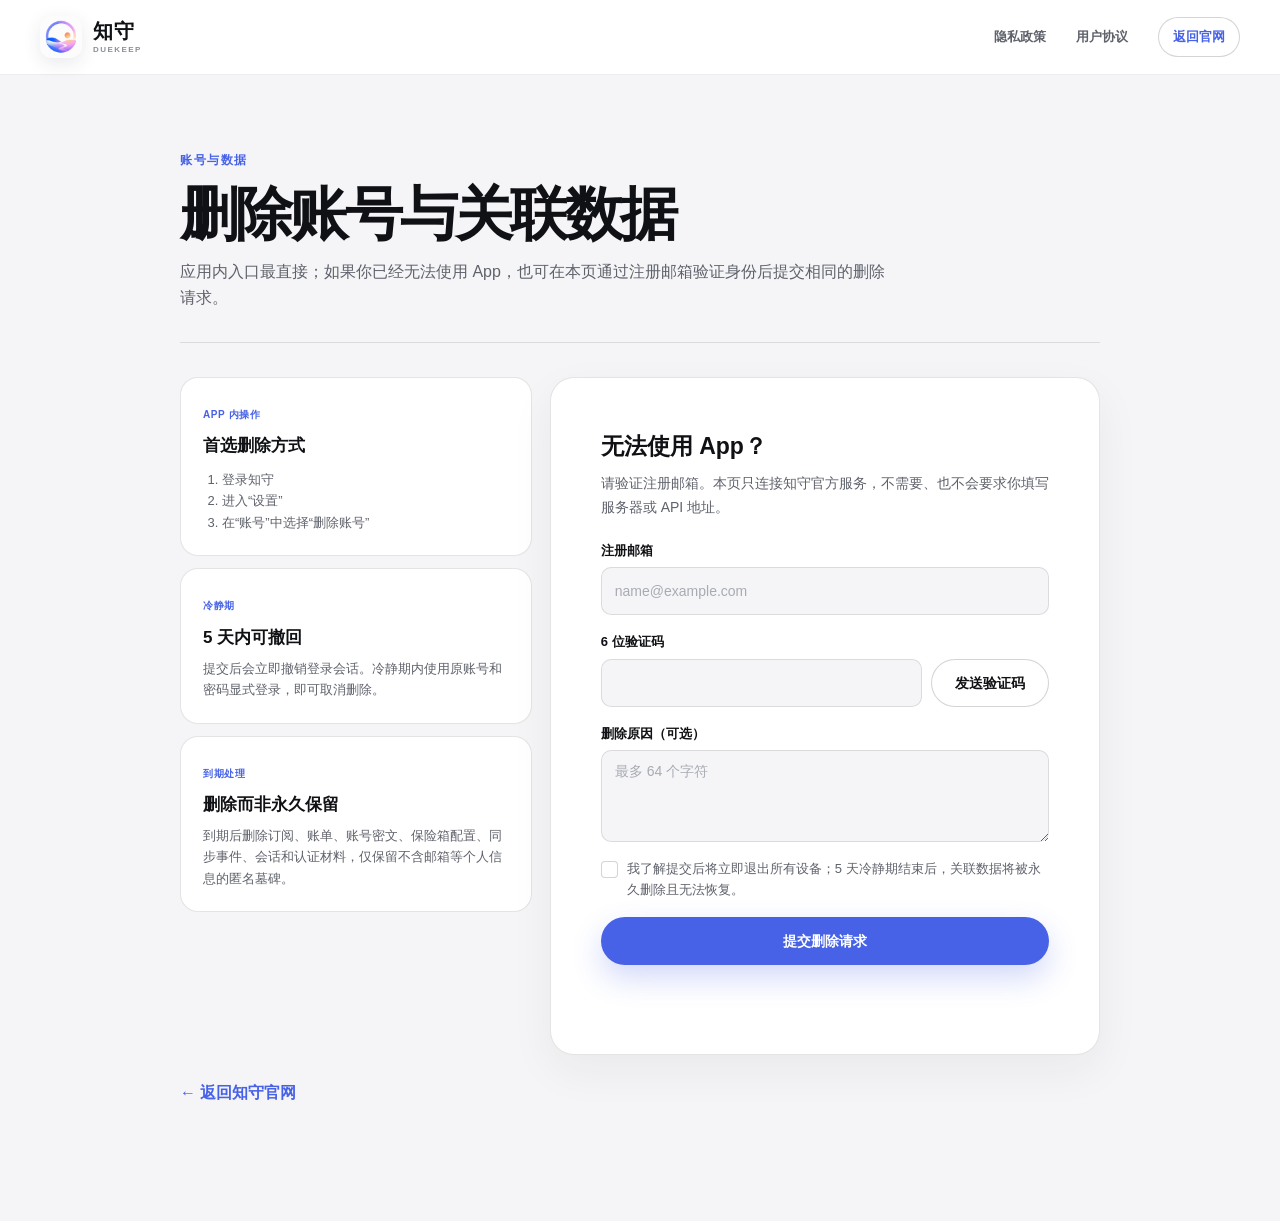
==== account-deletion.html @ ee89e79d "deploy: publish DueKeep website" ====
<!doctype html>
<html lang="zh-CN" data-page="account-deletion">
<head>
  <meta charset="UTF-8" />
  <meta name="viewport" content="width=device-width, initial-scale=1.0" />
  <meta name="description" content="知守 DueKeep 账号及关联数据删除入口。支持在 App 内或通过邮箱验证提交删除请求。" />
  <meta name="theme-color" content="#f7f8fc" />
  <title>删除账号 · 知守 DueKeep</title>
  <link rel="icon" type="image/svg+xml" href="assets/favicon.svg?v=2" />
  <link rel="icon" type="image/png" href="assets/favicon.png?v=2" />
  <script type="module" crossorigin src="./assets/main-D1RZq3Lw.js"></script>
  <link rel="stylesheet" crossorigin href="./assets/main-CR0gnKBD.css">
</head>
<body>
  <div id="app"></div>
</body>
</html>
---- assets/main-CR0gnKBD.css ----
:root{--el-color-white:#fff;--el-color-black:#000;--el-color-primary-rgb:64, 158, 255;--el-color-success-rgb:103, 194, 58;--el-color-warning-rgb:230, 162, 60;--el-color-danger-rgb:245, 108, 108;--el-color-error-rgb:245, 108, 108;--el-color-info-rgb:144, 147, 153;--el-font-size-extra-large:20px;--el-font-size-large:18px;--el-font-size-medium:16px;--el-font-size-base:14px;--el-font-size-small:13px;--el-font-size-extra-small:12px;--el-font-family:"Helvetica Neue", Helvetica, "PingFang SC", "Hiragino Sans GB", "Microsoft YaHei", "微软雅黑", Arial, sans-serif;--el-font-weight-primary:500;--el-font-line-height-primary:24px;--el-index-normal:1;--el-index-top:1000;--el-index-popper:2000;--el-border-radius-base:4px;--el-border-radius-small:2px;--el-border-radius-round:20px;--el-border-radius-circle:100%;--el-transition-duration:.3s;--el-transition-duration-fast:.2s;--el-transition-function-ease-in-out-bezier:cubic-bezier(.645, .045, .355, 1);--el-transition-function-fast-bezier:cubic-bezier(.23, 1, .32, 1);--el-transition-all:all var(--el-transition-duration) var(--el-transition-function-ease-in-out-bezier);--el-transition-fade:opacity var(--el-transition-duration) var(--el-transition-function-fast-bezier);--el-transition-md-fade:transform var(--el-transition-duration) var(--el-transition-function-fast-bezier), opacity var(--el-transition-duration) var(--el-transition-function-fast-bezier);--el-transition-fade-linear:opacity var(--el-transition-duration-fast) linear;--el-transition-border:border-color var(--el-transition-duration-fast) var(--el-transition-function-ease-in-out-bezier);--el-transition-box-shadow:box-shadow var(--el-transition-duration-fast) var(--el-transition-function-ease-in-out-bezier);--el-transition-color:color var(--el-transition-duration-fast) var(--el-transition-function-ease-in-out-bezier);--el-component-size-large:40px;--el-component-size:32px;--el-component-size-small:24px;--lightningcss-light:initial;--lightningcss-dark: ;color-scheme:light;--el-color-primary:#409eff;--el-color-primary-light-3:#79bbff;--el-color-primary-light-5:#a0cfff;--el-color-primary-light-7:#c6e2ff;--el-color-primary-light-8:#d9ecff;--el-color-primary-light-9:#ecf5ff;--el-color-primary-dark-2:#337ecc;--el-color-success:#67c23a;--el-color-success-light-3:#95d475;--el-color-success-light-5:#b3e19d;--el-color-success-light-7:#d1edc4;--el-color-success-light-8:#e1f3d8;--el-color-success-light-9:#f0f9eb;--el-color-success-dark-2:#529b2e;--el-color-warning:#e6a23c;--el-color-warning-light-3:#eebe77;--el-color-warning-light-5:#f3d19e;--el-color-warning-light-7:#f8e3c5;--el-color-warning-light-8:#faecd8;--el-color-warning-light-9:#fdf6ec;--el-color-warning-dark-2:#b88230;--el-color-danger:#f56c6c;--el-color-danger-light-3:#f89898;--el-color-danger-light-5:#fab6b6;--el-color-danger-light-7:#fcd3d3;--el-color-danger-light-8:#fde2e2;--el-color-danger-light-9:#fef0f0;--el-color-danger-dark-2:#c45656;--el-color-error:#f56c6c;--el-color-error-light-3:#f89898;--el-color-error-light-5:#fab6b6;--el-color-error-light-7:#fcd3d3;--el-color-error-light-8:#fde2e2;--el-color-error-light-9:#fef0f0;--el-color-error-dark-2:#c45656;--el-color-info:#909399;--el-color-info-light-3:#b1b3b8;--el-color-info-light-5:#c8c9cc;--el-color-info-light-7:#dedfe0;--el-color-info-light-8:#e9e9eb;--el-color-info-light-9:#f4f4f5;--el-color-info-dark-2:#73767a;--el-bg-color:#fff;--el-bg-color-page:#f2f3f5;--el-bg-color-overlay:#fff;--el-text-color-primary:#303133;--el-text-color-regular:#606266;--el-text-color-secondary:#909399;--el-text-color-placeholder:#a8abb2;--el-text-color-disabled:#c0c4cc;--el-border-color:#dcdfe6;--el-border-color-light:#e4e7ed;--el-border-color-lighter:#ebeef5;--el-border-color-extra-light:#f2f6fc;--el-border-color-dark:#d4d7de;--el-border-color-darker:#cdd0d6;--el-fill-color:#f0f2f5;--el-fill-color-light:#f5f7fa;--el-fill-color-lighter:#fafafa;--el-fill-color-extra-light:#fafcff;--el-fill-color-dark:#ebedf0;--el-fill-color-darker:#e6e8eb;--el-fill-color-blank:#fff;--el-box-shadow:0px 12px 32px 4px #0000000a, 0px 8px 20px #00000014;--el-box-shadow-light:0px 0px 12px #0000001f;--el-box-shadow-lighter:0px 0px 6px #0000001f;--el-box-shadow-dark:0px 16px 48px 16px #00000014, 0px 12px 32px #0000001f, 0px 8px 16px -8px #00000029;--el-disabled-bg-color:var(--el-fill-color-light);--el-disabled-text-color:var(--el-text-color-placeholder);--el-disabled-border-color:var(--el-border-color-light);--el-overlay-color:#000c;--el-overlay-color-light:#000000b3;--el-overlay-color-lighter:#00000080;--el-mask-color:#ffffffe6;--el-mask-color-extra-light:#ffffff4d;--el-border-width:1px;--el-border-style:solid;--el-border-color-hover:var(--el-text-color-disabled);--el-border:var(--el-border-width) var(--el-border-style) var(--el-border-color);--el-svg-monochrome-grey:var(--el-border-color)}.fade-in-linear-enter-active,.fade-in-linear-leave-active{transition:var(--el-transition-fade-linear)}.fade-in-linear-enter-from,.fade-in-linear-leave-to{opacity:0}.el-fade-in-linear-enter-active,.el-fade-in-linear-leave-active{transition:var(--el-transition-fade-linear)}.el-fade-in-linear-enter-from,.el-fade-in-linear-leave-to{opacity:0}.el-fade-in-enter-active,.el-fade-in-leave-active{transition:all var(--el-transition-duration) cubic-bezier(.55,0,.1,1)}.el-fade-in-enter-from,.el-fade-in-leave-active{opacity:0}.el-zoom-in-center-enter-active,.el-zoom-in-center-leave-active{transition:all var(--el-transition-duration) cubic-bezier(.55,0,.1,1)}.el-zoom-in-center-enter-from,.el-zoom-in-center-leave-active{opacity:0;transform:scaleX(0)}.el-zoom-in-top-enter-active,.el-zoom-in-top-leave-active{opacity:1;transition:var(--el-transition-md-fade);transform-origin:top;transform:scaleY(1)}.el-zoom-in-top-enter-active[data-popper-placement^=top],.el-zoom-in-top-leave-active[data-popper-placement^=top]{transform-origin:bottom}.el-zoom-in-top-enter-from,.el-zoom-in-top-leave-active{opacity:0;transform:scaleY(0)}.el-zoom-in-bottom-enter-active,.el-zoom-in-bottom-leave-active{opacity:1;transition:var(--el-transition-md-fade);transform-origin:bottom;transform:scaleY(1)}.el-zoom-in-bottom-enter-from,.el-zoom-in-bottom-leave-active{opacity:0;transform:scaleY(0)}.el-zoom-in-left-enter-active,.el-zoom-in-left-leave-active{opacity:1;transition:var(--el-transition-md-fade);transform-origin:0 0;transform:scale(1)}.el-zoom-in-left-enter-from,.el-zoom-in-left-leave-active{opacity:0;transform:scale(.45)}.collapse-transition{transition:var(--el-transition-duration) height ease-in-out,var(--el-transition-duration) padding-top ease-in-out,var(--el-transition-duration) padding-bottom ease-in-out}.el-collapse-transition-leave-active,.el-collapse-transition-enter-active{transition:var(--el-transition-duration) max-height ease-in-out,var(--el-transition-duration) padding-top ease-in-out,var(--el-transition-duration) padding-bottom ease-in-out}.horizontal-collapse-transition{transition:var(--el-transition-duration) width ease-in-out,var(--el-transition-duration) padding-left ease-in-out,var(--el-transition-duration) padding-right ease-in-out}.el-list-enter-active,.el-list-leave-active{transition:all 1s}.el-list-enter-from,.el-list-leave-to{opacity:0;transform:translateY(-30px)}.el-list-leave-active{position:absolute!important}.el-opacity-transition{transition:opacity var(--el-transition-duration) cubic-bezier(.55,0,.1,1)}.el-icon--right{margin-left:5px}.el-icon--left{margin-right:5px}@keyframes rotating{0%{transform:rotate(0)}to{transform:rotate(360deg)}}.el-icon{--color:inherit;fill:currentColor;width:1em;height:1em;color:var(--color);line-height:1em;font-size:inherit;justify-content:center;align-items:center;display:inline-flex;position:relative}.el-icon.is-loading{animation:2s linear infinite rotating}.el-icon svg{width:1em;height:1em}.el-button{--el-button-font-weight:var(--el-font-weight-primary);--el-button-border-color:var(--el-border-color);--el-button-bg-color:var(--el-fill-color-blank);--el-button-text-color:var(--el-text-color-regular);--el-button-disabled-text-color:var(--el-disabled-text-color);--el-button-disabled-bg-color:var(--el-fill-color-blank);--el-button-disabled-border-color:var(--el-border-color-light);--el-button-divide-border-color:#ffffff80;--el-button-hover-text-color:var(--el-color-primary);--el-button-hover-bg-color:var(--el-color-primary-light-9);--el-button-hover-border-color:var(--el-color-primary-light-7);--el-button-active-text-color:var(--el-button-hover-text-color);--el-button-active-border-color:var(--el-color-primary);--el-button-active-bg-color:var(--el-button-hover-bg-color);--el-button-outline-color:var(--el-color-primary-light-5);--el-button-hover-link-text-color:var(--el-text-color-secondary);--el-button-active-color:var(--el-text-color-primary);white-space:nowrap;cursor:pointer;height:32px;color:var(--el-button-text-color);text-align:center;box-sizing:border-box;line-height:1;font-weight:var(--el-button-font-weight);-webkit-user-select:none;user-select:none;vertical-align:middle;-webkit-appearance:none;background-color:var(--el-button-bg-color);border:var(--el-border);border-color:var(--el-button-border-color);outline:none;justify-content:center;align-items:center;transition:all .1s;display:inline-flex}.el-button:hover{color:var(--el-button-hover-text-color);border-color:var(--el-button-hover-border-color);background-color:var(--el-button-hover-bg-color);outline:none}.el-button:active{color:var(--el-button-active-text-color);border-color:var(--el-button-active-border-color);background-color:var(--el-button-active-bg-color);outline:none}.el-button:focus-visible{outline:2px solid var(--el-button-outline-color);outline-offset:1px;transition:outline-offset,outline}.el-button>span{align-items:center;display:inline-flex}.el-button+.el-button{margin-left:12px}.el-button{font-size:var(--el-font-size-base);border-radius:var(--el-border-radius-base);padding:8px 15px}.el-button.is-round{padding:8px 15px}.el-button::-moz-focus-inner{border:0}.el-button [class*=el-icon]+span{margin-left:6px}.el-button [class*=el-icon] svg{vertical-align:bottom}.el-button.is-plain{--el-button-hover-text-color:var(--el-color-primary);--el-button-hover-bg-color:var(--el-fill-color-blank);--el-button-hover-border-color:var(--el-color-primary)}.el-button.is-active{color:var(--el-button-active-text-color);border-color:var(--el-button-active-border-color);background-color:var(--el-button-active-bg-color);outline:none}.el-button.is-disabled,.el-button.is-disabled:hover{color:var(--el-button-disabled-text-color);cursor:not-allowed;background-image:none;background-color:var(--el-button-disabled-bg-color);border-color:var(--el-button-disabled-border-color)}.el-button.is-loading{pointer-events:none;position:relative}.el-button.is-loading:before{z-index:1;pointer-events:none;content:"";border-radius:inherit;background-color:var(--el-mask-color-extra-light);position:absolute;inset:-1px}.el-button.is-round{border-radius:var(--el-border-radius-round)}.el-button.is-dashed{--el-button-hover-text-color:var(--el-color-primary);--el-button-hover-bg-color:var(--el-fill-color-blank);--el-button-hover-border-color:var(--el-color-primary);border-style:dashed}.el-button.is-circle{border-radius:50%;width:32px;padding:8px}.el-button.is-text{color:var(--el-button-text-color);background-color:#0000;border:0 solid #0000}.el-button.is-text.is-disabled{color:var(--el-button-disabled-text-color);background-color:#0000!important}.el-button.is-text:not(.is-disabled):hover{background-color:var(--el-fill-color-light)}.el-button.is-text:not(.is-disabled):focus-visible{outline:2px solid var(--el-button-outline-color);outline-offset:1px;transition:outline-offset,outline}.el-button.is-text:not(.is-disabled):active{background-color:var(--el-fill-color)}.el-button.is-text:not(.is-disabled).is-has-bg{background-color:var(--el-fill-color-light)}.el-button.is-text:not(.is-disabled).is-has-bg:hover{background-color:var(--el-fill-color)}.el-button.is-text:not(.is-disabled).is-has-bg:active{background-color:var(--el-fill-color-dark)}.el-button__text--expand{letter-spacing:.3em;margin-right:-.3em}.el-button.is-link{color:var(--el-button-text-color);background:0 0;border-color:#0000;height:auto;padding:2px}.el-button.is-link:hover{color:var(--el-button-hover-link-text-color)}.el-button.is-link.is-disabled{color:var(--el-button-disabled-text-color);background-color:#0000!important;border-color:#0000!important}.el-button.is-link:not(.is-disabled):hover{background-color:#0000;border-color:#0000}.el-button.is-link:not(.is-disabled):active{color:var(--el-button-active-color);background-color:#0000;border-color:#0000}.el-button--text{color:var(--el-color-primary);background:0 0;border-color:#0000;padding-left:0;padding-right:0}.el-button--text.is-disabled{color:var(--el-button-disabled-text-color);background-color:#0000!important;border-color:#0000!important}.el-button--text:not(.is-disabled):hover{color:var(--el-color-primary-light-3);background-color:#0000;border-color:#0000}.el-button--text:not(.is-disabled):active{color:var(--el-color-primary-dark-2);background-color:#0000;border-color:#0000}.el-button__link--expand{letter-spacing:.3em;margin-right:-.3em}.el-button--primary{--el-button-text-color:var(--el-color-white);--el-button-bg-color:var(--el-color-primary);--el-button-border-color:var(--el-color-primary);--el-button-outline-color:var(--el-color-primary-light-5);--el-button-active-color:var(--el-color-primary-dark-2);--el-button-hover-text-color:var(--el-color-white);--el-button-hover-link-text-color:var(--el-color-primary-light-5);--el-button-hover-bg-color:var(--el-color-primary-light-3);--el-button-hover-border-color:var(--el-color-primary-light-3);--el-button-active-bg-color:var(--el-color-primary-dark-2);--el-button-active-border-color:var(--el-color-primary-dark-2);--el-button-disabled-text-color:var(--el-color-white);--el-button-disabled-bg-color:var(--el-color-primary-light-5);--el-button-disabled-border-color:var(--el-color-primary-light-5)}.el-button--primary.is-plain,.el-button--primary.is-text,.el-button--primary.is-link{--el-button-text-color:var(--el-color-primary);--el-button-bg-color:var(--el-color-primary-light-9);--el-button-border-color:var(--el-color-primary-light-5);--el-button-hover-text-color:var(--el-color-white);--el-button-hover-bg-color:var(--el-color-primary);--el-button-hover-border-color:var(--el-color-primary);--el-button-active-text-color:var(--el-color-white)}.el-button--primary.is-plain.is-disabled,.el-button--primary.is-plain.is-disabled:hover,.el-button--primary.is-plain.is-disabled:focus,.el-button--primary.is-plain.is-disabled:active,.el-button--primary.is-text.is-disabled,.el-button--primary.is-text.is-disabled:hover,.el-button--primary.is-text.is-disabled:focus,.el-button--primary.is-text.is-disabled:active,.el-button--primary.is-link.is-disabled,.el-button--primary.is-link.is-disabled:hover,.el-button--primary.is-link.is-disabled:focus,.el-button--primary.is-link.is-disabled:active{color:var(--el-color-primary-light-5);background-color:var(--el-color-primary-light-9);border-color:var(--el-color-primary-light-8)}.el-button--primary.is-dashed{--el-button-text-color:var(--el-color-primary);--el-button-bg-color:var(--el-color-primary-light-9);--el-button-border-color:var(--el-color-primary-light-5);--el-button-hover-text-color:var(--el-color-primary);--el-button-hover-bg-color:var(--el-color-primary-light-9);--el-button-hover-border-color:var(--el-color-primary-light-3);--el-button-active-text-color:var(--el-color-primary-dark-2);--el-button-active-bg-color:var(--el-color-primary-light-9);--el-button-active-border-color:var(--el-color-primary-dark-2)}.el-button--primary.is-dashed.is-disabled,.el-button--primary.is-dashed.is-disabled:hover,.el-button--primary.is-dashed.is-disabled:focus,.el-button--primary.is-dashed.is-disabled:active{color:var(--el-color-primary-light-5);background-color:var(--el-color-primary-light-9);border-color:var(--el-color-primary-light-8)}.el-button--success{--el-button-text-color:var(--el-color-white);--el-button-bg-color:var(--el-color-success);--el-button-border-color:var(--el-color-success);--el-button-outline-color:var(--el-color-success-light-5);--el-button-active-color:var(--el-color-success-dark-2);--el-button-hover-text-color:var(--el-color-white);--el-button-hover-link-text-color:var(--el-color-success-light-5);--el-button-hover-bg-color:var(--el-color-success-light-3);--el-button-hover-border-color:var(--el-color-success-light-3);--el-button-active-bg-color:var(--el-color-success-dark-2);--el-button-active-border-color:var(--el-color-success-dark-2);--el-button-disabled-text-color:var(--el-color-white);--el-button-disabled-bg-color:var(--el-color-success-light-5);--el-button-disabled-border-color:var(--el-color-success-light-5)}.el-button--success.is-plain,.el-button--success.is-text,.el-button--success.is-link{--el-button-text-color:var(--el-color-success);--el-button-bg-color:var(--el-color-success-light-9);--el-button-border-color:var(--el-color-success-light-5);--el-button-hover-text-color:var(--el-color-white);--el-button-hover-bg-color:var(--el-color-success);--el-button-hover-border-color:var(--el-color-success);--el-button-active-text-color:var(--el-color-white)}.el-button--success.is-plain.is-disabled,.el-button--success.is-plain.is-disabled:hover,.el-button--success.is-plain.is-disabled:focus,.el-button--success.is-plain.is-disabled:active,.el-button--success.is-text.is-disabled,.el-button--success.is-text.is-disabled:hover,.el-button--success.is-text.is-disabled:focus,.el-button--success.is-text.is-disabled:active,.el-button--success.is-link.is-disabled,.el-button--success.is-link.is-disabled:hover,.el-button--success.is-link.is-disabled:focus,.el-button--success.is-link.is-disabled:active{color:var(--el-color-success-light-5);background-color:var(--el-color-success-light-9);border-color:var(--el-color-success-light-8)}.el-button--success.is-dashed{--el-button-text-color:var(--el-color-success);--el-button-bg-color:var(--el-color-success-light-9);--el-button-border-color:var(--el-color-success-light-5);--el-button-hover-text-color:var(--el-color-success);--el-button-hover-bg-color:var(--el-color-success-light-9);--el-button-hover-border-color:var(--el-color-success-light-3);--el-button-active-text-color:var(--el-color-success-dark-2);--el-button-active-bg-color:var(--el-color-success-light-9);--el-button-active-border-color:var(--el-color-success-dark-2)}.el-button--success.is-dashed.is-disabled,.el-button--success.is-dashed.is-disabled:hover,.el-button--success.is-dashed.is-disabled:focus,.el-button--success.is-dashed.is-disabled:active{color:var(--el-color-success-light-5);background-color:var(--el-color-success-light-9);border-color:var(--el-color-success-light-8)}.el-button--warning{--el-button-text-color:var(--el-color-white);--el-button-bg-color:var(--el-color-warning);--el-button-border-color:var(--el-color-warning);--el-button-outline-color:var(--el-color-warning-light-5);--el-button-active-color:var(--el-color-warning-dark-2);--el-button-hover-text-color:var(--el-color-white);--el-button-hover-link-text-color:var(--el-color-warning-light-5);--el-button-hover-bg-color:var(--el-color-warning-light-3);--el-button-hover-border-color:var(--el-color-warning-light-3);--el-button-active-bg-color:var(--el-color-warning-dark-2);--el-button-active-border-color:var(--el-color-warning-dark-2);--el-button-disabled-text-color:var(--el-color-white);--el-button-disabled-bg-color:var(--el-color-warning-light-5);--el-button-disabled-border-color:var(--el-color-warning-light-5)}.el-button--warning.is-plain,.el-button--warning.is-text,.el-button--warning.is-link{--el-button-text-color:var(--el-color-warning);--el-button-bg-color:var(--el-color-warning-light-9);--el-button-border-color:var(--el-color-warning-light-5);--el-button-hover-text-color:var(--el-color-white);--el-button-hover-bg-color:var(--el-color-warning);--el-button-hover-border-color:var(--el-color-warning);--el-button-active-text-color:var(--el-color-white)}.el-button--warning.is-plain.is-disabled,.el-button--warning.is-plain.is-disabled:hover,.el-button--warning.is-plain.is-disabled:focus,.el-button--warning.is-plain.is-disabled:active,.el-button--warning.is-text.is-disabled,.el-button--warning.is-text.is-disabled:hover,.el-button--warning.is-text.is-disabled:focus,.el-button--warning.is-text.is-disabled:active,.el-button--warning.is-link.is-disabled,.el-button--warning.is-link.is-disabled:hover,.el-button--warning.is-link.is-disabled:focus,.el-button--warning.is-link.is-disabled:active{color:var(--el-color-warning-light-5);background-color:var(--el-color-warning-light-9);border-color:var(--el-color-warning-light-8)}.el-button--warning.is-dashed{--el-button-text-color:var(--el-color-warning);--el-button-bg-color:var(--el-color-warning-light-9);--el-button-border-color:var(--el-color-warning-light-5);--el-button-hover-text-color:var(--el-color-warning);--el-button-hover-bg-color:var(--el-color-warning-light-9);--el-button-hover-border-color:var(--el-color-warning-light-3);--el-button-active-text-color:var(--el-color-warning-dark-2);--el-button-active-bg-color:var(--el-color-warning-light-9);--el-button-active-border-color:var(--el-color-warning-dark-2)}.el-button--warning.is-dashed.is-disabled,.el-button--warning.is-dashed.is-disabled:hover,.el-button--warning.is-dashed.is-disabled:focus,.el-button--warning.is-dashed.is-disabled:active{color:var(--el-color-warning-light-5);background-color:var(--el-color-warning-light-9);border-color:var(--el-color-warning-light-8)}.el-button--danger{--el-button-text-color:var(--el-color-white);--el-button-bg-color:var(--el-color-danger);--el-button-border-color:var(--el-color-danger);--el-button-outline-color:var(--el-color-danger-light-5);--el-button-active-color:var(--el-color-danger-dark-2);--el-button-hover-text-color:var(--el-color-white);--el-button-hover-link-text-color:var(--el-color-danger-light-5);--el-button-hover-bg-color:var(--el-color-danger-light-3);--el-button-hover-border-color:var(--el-color-danger-light-3);--el-button-active-bg-color:var(--el-color-danger-dark-2);--el-button-active-border-color:var(--el-color-danger-dark-2);--el-button-disabled-text-color:var(--el-color-white);--el-button-disabled-bg-color:var(--el-color-danger-light-5);--el-button-disabled-border-color:var(--el-color-danger-light-5)}.el-button--danger.is-plain,.el-button--danger.is-text,.el-button--danger.is-link{--el-button-text-color:var(--el-color-danger);--el-button-bg-color:var(--el-color-danger-light-9);--el-button-border-color:var(--el-color-danger-light-5);--el-button-hover-text-color:var(--el-color-white);--el-button-hover-bg-color:var(--el-color-danger);--el-button-hover-border-color:var(--el-color-danger);--el-button-active-text-color:var(--el-color-white)}.el-button--danger.is-plain.is-disabled,.el-button--danger.is-plain.is-disabled:hover,.el-button--danger.is-plain.is-disabled:focus,.el-button--danger.is-plain.is-disabled:active,.el-button--danger.is-text.is-disabled,.el-button--danger.is-text.is-disabled:hover,.el-button--danger.is-text.is-disabled:focus,.el-button--danger.is-text.is-disabled:active,.el-button--danger.is-link.is-disabled,.el-button--danger.is-link.is-disabled:hover,.el-button--danger.is-link.is-disabled:focus,.el-button--danger.is-link.is-disabled:active{color:var(--el-color-danger-light-5);background-color:var(--el-color-danger-light-9);border-color:var(--el-color-danger-light-8)}.el-button--danger.is-dashed{--el-button-text-color:var(--el-color-danger);--el-button-bg-color:var(--el-color-danger-light-9);--el-button-border-color:var(--el-color-danger-light-5);--el-button-hover-text-color:var(--el-color-danger);--el-button-hover-bg-color:var(--el-color-danger-light-9);--el-button-hover-border-color:var(--el-color-danger-light-3);--el-button-active-text-color:var(--el-color-danger-dark-2);--el-button-active-bg-color:var(--el-color-danger-light-9);--el-button-active-border-color:var(--el-color-danger-dark-2)}.el-button--danger.is-dashed.is-disabled,.el-button--danger.is-dashed.is-disabled:hover,.el-button--danger.is-dashed.is-disabled:focus,.el-button--danger.is-dashed.is-disabled:active{color:var(--el-color-danger-light-5);background-color:var(--el-color-danger-light-9);border-color:var(--el-color-danger-light-8)}.el-button--info{--el-button-text-color:var(--el-color-white);--el-button-bg-color:var(--el-color-info);--el-button-border-color:var(--el-color-info);--el-button-outline-color:var(--el-color-info-light-5);--el-button-active-color:var(--el-color-info-dark-2);--el-button-hover-text-color:var(--el-color-white);--el-button-hover-link-text-color:var(--el-color-info-light-5);--el-button-hover-bg-color:var(--el-color-info-light-3);--el-button-hover-border-color:var(--el-color-info-light-3);--el-button-active-bg-color:var(--el-color-info-dark-2);--el-button-active-border-color:var(--el-color-info-dark-2);--el-button-disabled-text-color:var(--el-color-white);--el-button-disabled-bg-color:var(--el-color-info-light-5);--el-button-disabled-border-color:var(--el-color-info-light-5)}.el-button--info.is-plain,.el-button--info.is-text,.el-button--info.is-link{--el-button-text-color:var(--el-color-info);--el-button-bg-color:var(--el-color-info-light-9);--el-button-border-color:var(--el-color-info-light-5);--el-button-hover-text-color:var(--el-color-white);--el-button-hover-bg-color:var(--el-color-info);--el-button-hover-border-color:var(--el-color-info);--el-button-active-text-color:var(--el-color-white)}.el-button--info.is-plain.is-disabled,.el-button--info.is-plain.is-disabled:hover,.el-button--info.is-plain.is-disabled:focus,.el-button--info.is-plain.is-disabled:active,.el-button--info.is-text.is-disabled,.el-button--info.is-text.is-disabled:hover,.el-button--info.is-text.is-disabled:focus,.el-button--info.is-text.is-disabled:active,.el-button--info.is-link.is-disabled,.el-button--info.is-link.is-disabled:hover,.el-button--info.is-link.is-disabled:focus,.el-button--info.is-link.is-disabled:active{color:var(--el-color-info-light-5);background-color:var(--el-color-info-light-9);border-color:var(--el-color-info-light-8)}.el-button--info.is-dashed{--el-button-text-color:var(--el-color-info);--el-button-bg-color:var(--el-color-info-light-9);--el-button-border-color:var(--el-color-info-light-5);--el-button-hover-text-color:var(--el-color-info);--el-button-hover-bg-color:var(--el-color-info-light-9);--el-button-hover-border-color:var(--el-color-info-light-3);--el-button-active-text-color:var(--el-color-info-dark-2);--el-button-active-bg-color:var(--el-color-info-light-9);--el-button-active-border-color:var(--el-color-info-dark-2)}.el-button--info.is-dashed.is-disabled,.el-button--info.is-dashed.is-disabled:hover,.el-button--info.is-dashed.is-disabled:focus,.el-button--info.is-dashed.is-disabled:active{color:var(--el-color-info-light-5);background-color:var(--el-color-info-light-9);border-color:var(--el-color-info-light-8)}.el-button--large{--el-button-size:40px;height:var(--el-button-size)}.el-button--large [class*=el-icon]+span{margin-left:8px}.el-button--large{font-size:var(--el-font-size-base);border-radius:var(--el-border-radius-base);padding:12px 19px}.el-button--large.is-round{padding:12px 19px}.el-button--large.is-circle{width:var(--el-button-size);padding:12px}.el-button--small{--el-button-size:24px;height:var(--el-button-size)}.el-button--small [class*=el-icon]+span{margin-left:4px}.el-button--small{border-radius:calc(var(--el-border-radius-base) - 1px);padding:5px 11px;font-size:12px}.el-button--small.is-round{padding:5px 11px}.el-button--small.is-circle{width:var(--el-button-size);padding:5px}.el-checkbox{--el-checkbox-font-size:14px;--el-checkbox-font-weight:var(--el-font-weight-primary);--el-checkbox-text-color:var(--el-text-color-regular);--el-checkbox-input-height:14px;--el-checkbox-input-width:14px;--el-checkbox-border-radius:var(--el-border-radius-small);--el-checkbox-bg-color:var(--el-fill-color-blank);--el-checkbox-input-border:var(--el-border);--el-checkbox-disabled-border-color:var(--el-border-color);--el-checkbox-disabled-input-fill:var(--el-fill-color-light);--el-checkbox-disabled-icon-color:var(--el-text-color-placeholder);--el-checkbox-disabled-checked-input-fill:var(--el-border-color-extra-light);--el-checkbox-disabled-checked-input-border-color:var(--el-border-color);--el-checkbox-disabled-checked-icon-color:var(--el-text-color-placeholder);--el-checkbox-checked-text-color:var(--el-color-primary);--el-checkbox-checked-input-border-color:var(--el-color-primary);--el-checkbox-checked-bg-color:var(--el-color-primary);--el-checkbox-checked-icon-color:var(--el-color-white);--el-checkbox-input-border-color-hover:var(--el-color-primary);color:var(--el-checkbox-text-color);font-weight:var(--el-checkbox-font-weight);font-size:var(--el-font-size-base);cursor:pointer;white-space:nowrap;-webkit-user-select:none;user-select:none;height:var(--el-checkbox-height,32px);align-items:center;margin-right:30px;display:inline-flex;position:relative}.el-checkbox.is-disabled{cursor:not-allowed}.el-checkbox.is-bordered{border-radius:var(--el-border-radius-base);border:var(--el-border);box-sizing:border-box;padding:0 15px 0 9px}.el-checkbox.is-bordered.is-checked{border-color:var(--el-color-primary)}.el-checkbox.is-bordered.is-disabled{border-color:var(--el-border-color-lighter)}.el-checkbox.is-bordered.el-checkbox--large{border-radius:var(--el-border-radius-base);padding:0 19px 0 11px}.el-checkbox.is-bordered.el-checkbox--large .el-checkbox__label{font-size:var(--el-font-size-base)}.el-checkbox.is-bordered.el-checkbox--large .el-checkbox__inner{width:14px;height:14px}.el-checkbox.is-bordered.el-checkbox--small{border-radius:calc(var(--el-border-radius-base) - 1px);padding:0 11px 0 7px}.el-checkbox.is-bordered.el-checkbox--small .el-checkbox__label{font-size:12px}.el-checkbox.is-bordered.el-checkbox--small .el-checkbox__inner{width:12px;height:12px}.el-checkbox.is-bordered.el-checkbox--small .el-checkbox__inner:after{width:2px;height:6px}.el-checkbox input:focus-visible+.el-checkbox__inner{outline:2px solid var(--el-checkbox-input-border-color-hover);outline-offset:1px;border-radius:var(--el-checkbox-border-radius)}.el-checkbox__input{white-space:nowrap;cursor:pointer;outline:none;display:inline-flex;position:relative}.el-checkbox__input.is-disabled .el-checkbox__inner{background-color:var(--el-checkbox-disabled-input-fill);border-color:var(--el-checkbox-disabled-border-color);cursor:not-allowed}.el-checkbox__input.is-disabled .el-checkbox__inner:after{cursor:not-allowed;border-color:var(--el-checkbox-disabled-icon-color);will-change:transform}.el-checkbox__input.is-disabled.is-checked .el-checkbox__inner{background-color:var(--el-checkbox-disabled-checked-input-fill);border-color:var(--el-checkbox-disabled-checked-input-border-color)}.el-checkbox__input.is-disabled.is-checked .el-checkbox__inner:after{border-color:var(--el-checkbox-disabled-checked-icon-color)}.el-checkbox__input.is-disabled.is-indeterminate .el-checkbox__inner{background-color:var(--el-checkbox-disabled-checked-input-fill);border-color:var(--el-checkbox-disabled-checked-input-border-color)}.el-checkbox__input.is-disabled.is-indeterminate .el-checkbox__inner:before{background-color:var(--el-checkbox-disabled-checked-icon-color);border-color:var(--el-checkbox-disabled-checked-icon-color)}.el-checkbox__input.is-disabled+span.el-checkbox__label{color:var(--el-disabled-text-color);cursor:not-allowed}.el-checkbox__input.is-checked .el-checkbox__inner{background-color:var(--el-checkbox-checked-bg-color);border-color:var(--el-checkbox-checked-input-border-color)}.el-checkbox__input.is-checked .el-checkbox__inner:after{border-color:var(--el-checkbox-checked-icon-color);transform:translate(-45%,-60%)rotate(45deg)scaleY(1)}.el-checkbox__input.is-checked+.el-checkbox__label{color:var(--el-checkbox-checked-text-color)}.el-checkbox__input.is-focus:not(.is-checked) .el-checkbox__original:not(:focus-visible){border-color:var(--el-checkbox-input-border-color-hover)}.el-checkbox__input.is-indeterminate .el-checkbox__inner{background-color:var(--el-checkbox-checked-bg-color);border-color:var(--el-checkbox-checked-input-border-color)}.el-checkbox__input.is-indeterminate .el-checkbox__inner:before{content:"";background-color:var(--el-checkbox-checked-icon-color);height:2px;display:block;position:absolute;top:5px;left:0;right:0;transform:scale(.5)}.el-checkbox__input.is-indeterminate .el-checkbox__inner:after{display:none}.el-checkbox__inner{border:var(--el-checkbox-input-border);border-radius:var(--el-checkbox-border-radius);box-sizing:border-box;width:var(--el-checkbox-input-width);height:var(--el-checkbox-input-height);background-color:var(--el-checkbox-bg-color);z-index:var(--el-index-normal);transition:border-color .25s cubic-bezier(.71,-.46,.29,1.46),background-color .25s cubic-bezier(.71,-.46,.29,1.46),outline .25s cubic-bezier(.71,-.46,.29,1.46);display:inline-block;position:relative}.el-checkbox__inner:hover{border-color:var(--el-checkbox-input-border-color-hover)}.el-checkbox__inner:after{box-sizing:content-box;content:"";transform-origin:50%;border:1px solid #0000;border-top:0;border-left:0;width:3px;height:7px;transition:transform .15s ease-in 50ms;position:absolute;top:50%;left:50%;transform:translate(-45%,-60%)rotate(45deg)scaleY(0)}.el-checkbox__original{opacity:0;z-index:-1;outline:none;width:0;height:0;margin:0;position:absolute}.el-checkbox__label{line-height:1;font-size:var(--el-checkbox-font-size);padding-left:8px;display:inline-block}.el-checkbox.el-checkbox--large{height:40px}.el-checkbox.el-checkbox--large .el-checkbox__label{font-size:14px}.el-checkbox.el-checkbox--large .el-checkbox__inner{width:14px;height:14px}.el-checkbox.el-checkbox--small{height:24px}.el-checkbox.el-checkbox--small .el-checkbox__label{font-size:12px}.el-checkbox.el-checkbox--small .el-checkbox__inner{width:12px;height:12px}.el-checkbox.el-checkbox--small .el-checkbox__input.is-indeterminate .el-checkbox__inner:before{top:4px}.el-checkbox.el-checkbox--small .el-checkbox__inner:after{width:2px;height:6px}.el-checkbox:last-of-type{margin-right:0}.el-collapse{--el-collapse-border-color:var(--el-border-color-lighter);--el-collapse-header-height:48px;--el-collapse-header-bg-color:var(--el-fill-color-blank);--el-collapse-header-text-color:var(--el-text-color-primary);--el-collapse-header-font-size:13px;--el-collapse-content-bg-color:var(--el-fill-color-blank);--el-collapse-content-font-size:13px;--el-collapse-content-text-color:var(--el-text-color-primary);border-top:1px solid var(--el-collapse-border-color);border-bottom:1px solid var(--el-collapse-border-color)}.el-collapse-icon-position-left .el-collapse-item__header{gap:8px}.el-collapse-icon-position-left .el-collapse-item__title{order:1}.el-collapse-icon-position-right .el-collapse-item__header{padding-right:8px}.el-collapse-item.is-disabled .el-collapse-item__header{color:var(--el-text-color-disabled);cursor:not-allowed}.el-collapse-item__header{width:100%;min-height:var(--el-collapse-header-height);line-height:var(--el-collapse-header-height);background-color:var(--el-collapse-header-bg-color);color:var(--el-collapse-header-text-color);cursor:pointer;border:none;border-bottom:1px solid var(--el-collapse-border-color);font-size:var(--el-collapse-header-font-size);transition:border-bottom-color var(--el-transition-duration);box-sizing:border-box;outline:none;align-items:center;padding:0;font-weight:500;display:flex}.el-collapse-item__arrow{transition:transform var(--el-transition-duration);font-weight:300}.el-collapse-item__arrow.is-active{transform:rotate(90deg)}.el-collapse-item__title{text-align:left;flex:auto}.el-collapse-item__header.focusing:focus:not(:hover){color:var(--el-color-primary)}.el-collapse-item__header.is-active{border-bottom-color:#0000}.el-collapse-item__wrap{will-change:height;background-color:var(--el-collapse-content-bg-color);box-sizing:border-box;border-bottom:1px solid var(--el-collapse-border-color);overflow:hidden}.el-collapse-item__content{font-size:var(--el-collapse-content-font-size);color:var(--el-collapse-content-text-color);padding-bottom:25px;line-height:1.76923}.el-collapse-item:last-child{margin-bottom:-1px}.el-form{--el-form-label-font-size:var(--el-font-size-base);--el-form-inline-content-width:220px}.el-form--inline .el-form-item{vertical-align:middle;margin-right:32px;display:inline-flex}.el-form--inline .el-form-item:last-child{margin-right:0}.el-form--inline.el-form--label-top{flex-wrap:wrap;display:flex}.el-form--inline.el-form--label-top .el-form-item{display:block}.el-form-item{--font-size:14px;margin-bottom:18px;display:flex}.el-form-item .el-form-item{margin-bottom:0}.el-form-item .el-input__validateIcon{display:none}.el-form-item--large{--font-size:14px;--el-form-label-font-size:var(--font-size);margin-bottom:22px}.el-form-item--large .el-form-item__label{height:40px;line-height:40px}.el-form-item--large .el-form-item__content{line-height:40px}.el-form-item--large .el-form-item__error{padding-top:4px}.el-form-item--default{--font-size:14px;--el-form-label-font-size:var(--font-size);margin-bottom:18px}.el-form-item--default .el-form-item__label{height:32px;line-height:32px}.el-form-item--default .el-form-item__content{line-height:32px}.el-form-item--default .el-form-item__error{padding-top:2px}.el-form-item--small{--font-size:12px;--el-form-label-font-size:var(--font-size);margin-bottom:18px}.el-form-item--small .el-form-item__label{height:24px;line-height:24px}.el-form-item--small .el-form-item__content{line-height:24px}.el-form-item--small .el-form-item__error{padding-top:2px}.el-form-item--label-left .el-form-item__label{text-align:left;justify-content:flex-start}.el-form-item--label-right .el-form-item__label{text-align:right;justify-content:flex-end}.el-form-item--label-top{display:block}.el-form-item--label-top .el-form-item__label{text-align:left;width:-moz-fit-content;width:fit-content;height:auto;margin-bottom:8px;padding-right:0;line-height:22px;display:block}.el-form-item__label-wrap{display:flex}.el-form-item__label{font-size:var(--el-form-label-font-size);color:var(--el-text-color-regular);box-sizing:border-box;flex:none;align-items:flex-start;height:32px;padding:0 12px 0 0;line-height:32px;display:inline-flex}.el-form-item__content{line-height:32px;font-size:var(--font-size);flex-wrap:wrap;flex:1;align-items:center;min-width:0;display:flex;position:relative}.el-form-item__content .el-input-group{vertical-align:top}.el-form-item__error{color:var(--el-color-danger);padding-top:2px;font-size:12px;line-height:1;position:absolute;top:100%;left:0}.el-form-item__error--inline{margin-left:10px;display:inline-block;position:relative;top:auto;left:auto}.el-form-item.is-required:not(.is-no-asterisk).asterisk-left>.el-form-item__label:before,.el-form-item.is-required:not(.is-no-asterisk).asterisk-left>.el-form-item__label-wrap>.el-form-item__label:before{content:"*";color:var(--el-color-danger);margin-right:4px}.el-form-item.is-required:not(.is-no-asterisk).asterisk-right>.el-form-item__label:after,.el-form-item.is-required:not(.is-no-asterisk).asterisk-right>.el-form-item__label-wrap>.el-form-item__label:after{content:"*";color:var(--el-color-danger);margin-left:4px}.el-form-item.is-error .el-form-item__content .el-input__wrapper,.el-form-item.is-error .el-form-item__content .el-input__wrapper:hover,.el-form-item.is-error .el-form-item__content .el-input__wrapper:focus,.el-form-item.is-error .el-form-item__content .el-input__wrapper.is-focus,.el-form-item.is-error .el-form-item__content .el-textarea__inner,.el-form-item.is-error .el-form-item__content .el-textarea__inner:hover,.el-form-item.is-error .el-form-item__content .el-textarea__inner:focus,.el-form-item.is-error .el-form-item__content .el-textarea__inner.is-focus,.el-form-item.is-error .el-form-item__content .el-select__wrapper,.el-form-item.is-error .el-form-item__content .el-select__wrapper:hover,.el-form-item.is-error .el-form-item__content .el-select__wrapper:focus,.el-form-item.is-error .el-form-item__content .el-select__wrapper.is-focus,.el-form-item.is-error .el-form-item__content .el-input-tag__wrapper,.el-form-item.is-error .el-form-item__content .el-input-tag__wrapper:hover,.el-form-item.is-error .el-form-item__content .el-input-tag__wrapper:focus,.el-form-item.is-error .el-form-item__content .el-input-tag__wrapper.is-focus,.el-form-item.is-error .el-form-item__content :not(.el-input-otp--underlined) .el-input-otp__input-field,.el-form-item.is-error .el-form-item__content :not(.el-input-otp--underlined) .el-input-otp__input-field:hover,.el-form-item.is-error .el-form-item__content :not(.el-input-otp--underlined) .el-input-otp__input-field:focus,.el-form-item.is-error .el-form-item__content :not(.el-input-otp--underlined) .el-input-otp__input-field.is-focus,.el-form-item.is-error .el-form-item__content .el-input-otp--underlined .el-input-otp__input-field:after,.el-form-item.is-error .el-form-item__content .el-input-otp--underlined .el-input-otp__input-field:hover:after,.el-form-item.is-error .el-form-item__content .el-input-otp--underlined .el-input-otp__input-field:focus:after,.el-form-item.is-error .el-form-item__content .el-input-otp--underlined .el-input-otp__input-field.is-focus:after{box-shadow:0 0 0 1px var(--el-color-danger) inset}.el-form-item.is-error .el-form-item__content .el-input-group__append .el-input__wrapper,.el-form-item.is-error .el-form-item__content .el-input-group__prepend .el-input__wrapper{box-shadow:inset 0 0 0 1px #0000}.el-form-item.is-error .el-form-item__content .el-input-group__append .el-input__validateIcon,.el-form-item.is-error .el-form-item__content .el-input-group__prepend .el-input__validateIcon{display:none}.el-form-item.is-error .el-form-item__content .el-input__validateIcon{color:var(--el-color-danger)}.el-form-item--feedback .el-input__validateIcon{display:inline-flex}.el-textarea{--el-input-text-color:var(--el-text-color-regular);--el-input-border:var(--el-border);--el-input-hover-border:var(--el-border-color-hover);--el-input-focus-border:var(--el-color-primary);--el-input-transparent-border:0 0 0 1px transparent inset;--el-input-border-color:var(--el-border-color);--el-input-border-radius:var(--el-border-radius-base);--el-input-bg-color:var(--el-fill-color-blank);--el-input-icon-color:var(--el-text-color-placeholder);--el-input-placeholder-color:var(--el-text-color-placeholder);--el-input-hover-border-color:var(--el-border-color-hover);--el-input-clear-hover-color:var(--el-text-color-secondary);--el-input-focus-border-color:var(--el-color-primary);--el-input-width:100%;vertical-align:bottom;width:100%;font-size:var(--el-font-size-base);display:inline-block;position:relative}.el-textarea__inner{cursor:auto;resize:vertical;box-sizing:border-box;width:100%;line-height:1.5;font-size:inherit;color:var(--el-input-text-color,var(--el-text-color-regular));background-color:var(--el-input-bg-color,var(--el-fill-color-blank));-webkit-appearance:none;box-shadow:0 0 0 1px var(--el-input-border-color,var(--el-border-color)) inset;border-radius:var(--el-input-border-radius,var(--el-border-radius-base));transition:var(--el-transition-box-shadow);background-image:none;border:none;padding:5px 11px;font-family:inherit;display:block;position:relative}.el-textarea__inner.is-clearable{padding:5px 26px 5px 11px}.el-textarea__inner::placeholder{color:var(--el-input-placeholder-color,var(--el-text-color-placeholder))}.el-textarea__inner:hover{box-shadow:0 0 0 1px var(--el-input-hover-border-color) inset}.el-textarea__inner:focus{box-shadow:0 0 0 1px var(--el-input-focus-border-color) inset;outline:none}.el-textarea__clear{color:var(--el-input-icon-color);cursor:pointer;font-size:14px;position:absolute;top:15px;right:11px;transform:translateY(-50%)}.el-textarea__clear:hover{color:var(--el-input-clear-hover-color)}.el-textarea .el-input__count{color:var(--el-color-info);background:var(--el-fill-color-blank);font-size:12px;line-height:14px;position:absolute;bottom:5px;right:10px}.el-textarea .el-input__count.is-outside{top:100%;right:0;bottom:unset;background:0 0;padding-top:2px;line-height:1;position:absolute}.el-textarea.is-disabled .el-textarea__inner{box-shadow:0 0 0 1px var(--el-disabled-border-color) inset;background-color:var(--el-disabled-bg-color);color:var(--el-disabled-text-color);cursor:not-allowed}.el-textarea.is-disabled .el-textarea__inner::placeholder{color:var(--el-text-color-placeholder)}.el-textarea.is-exceed .el-textarea__inner{box-shadow:0 0 0 1px var(--el-color-danger) inset}.el-textarea.is-exceed .el-input__count{color:var(--el-color-danger)}.el-input{--el-input-text-color:var(--el-text-color-regular);--el-input-border:var(--el-border);--el-input-hover-border:var(--el-border-color-hover);--el-input-focus-border:var(--el-color-primary);--el-input-transparent-border:0 0 0 1px transparent inset;--el-input-border-color:var(--el-border-color);--el-input-border-radius:var(--el-border-radius-base);--el-input-bg-color:var(--el-fill-color-blank);--el-input-icon-color:var(--el-text-color-placeholder);--el-input-placeholder-color:var(--el-text-color-placeholder);--el-input-hover-border-color:var(--el-border-color-hover);--el-input-clear-hover-color:var(--el-text-color-secondary);--el-input-focus-border-color:var(--el-color-primary);--el-input-width:100%;--el-input-height:var(--el-component-size);font-size:var(--el-font-size-base);width:var(--el-input-width);line-height:var(--el-input-height);box-sizing:border-box;vertical-align:middle;display:inline-flex;position:relative}.el-input::-webkit-scrollbar{z-index:11;width:6px}.el-input::-webkit-scrollbar:horizontal{height:6px}.el-input::-webkit-scrollbar-thumb{background:var(--el-text-color-disabled);border-radius:5px;width:6px}.el-input::-webkit-scrollbar-corner{background:var(--el-fill-color-blank)}.el-input::-webkit-scrollbar-track{background:var(--el-fill-color-blank)}.el-input::-webkit-scrollbar-track-piece{background:var(--el-fill-color-blank);width:6px}.el-input .el-input__clear,.el-input .el-input__password{color:var(--el-input-icon-color);cursor:pointer;font-size:14px}.el-input .el-input__clear:hover,.el-input .el-input__password:hover{color:var(--el-input-clear-hover-color)}.el-input .el-input__count{height:100%;color:var(--el-color-info);align-items:center;font-size:12px;display:inline-flex}.el-input .el-input__count .el-input__count-inner{background:var(--el-fill-color-blank);line-height:initial;padding-left:8px;display:inline-block}.el-input .el-input__count.is-outside{height:unset;padding-top:2px;position:absolute;top:100%;right:0}.el-input .el-input__count.is-outside .el-input__count-inner{background:0 0;padding-left:0;line-height:1}.el-input__wrapper{background-color:var(--el-input-bg-color,var(--el-fill-color-blank));border-radius:var(--el-input-border-radius,var(--el-border-radius-base));cursor:text;transition:var(--el-transition-box-shadow);box-shadow:0 0 0 1px var(--el-input-border-color,var(--el-border-color)) inset;background-image:none;flex-grow:1;justify-content:center;align-items:center;padding:1px 11px;display:inline-flex;transform:translateZ(0)}.el-input__wrapper:hover{box-shadow:0 0 0 1px var(--el-input-hover-border-color) inset}.el-input__wrapper.is-focus{box-shadow:0 0 0 1px var(--el-input-focus-border-color) inset}.el-input{--el-input-inner-height:calc(var(--el-input-height,32px) - 2px)}.el-input__inner{-webkit-appearance:none;width:100%;color:var(--el-input-text-color,var(--el-text-color-regular));font-size:inherit;height:var(--el-input-inner-height);line-height:var(--el-input-inner-height);box-sizing:border-box;background:0 0;border:none;outline:none;flex-grow:1;padding:0}.el-input__inner:focus{outline:none}.el-input__inner::placeholder{color:var(--el-input-placeholder-color,var(--el-text-color-placeholder))}.el-input__inner[type=password]::-ms-reveal{display:none}.el-input__inner[type=number]{line-height:1}.el-input__prefix{white-space:nowrap;height:100%;line-height:var(--el-input-inner-height);text-align:center;color:var(--el-input-icon-color,var(--el-text-color-placeholder));transition:all var(--el-transition-duration);pointer-events:none;flex-wrap:nowrap;flex-shrink:0;display:inline-flex}.el-input__prefix-inner{pointer-events:all;justify-content:center;align-items:center;display:inline-flex}.el-input__prefix-inner>:last-child{margin-right:8px}.el-input__prefix-inner>:first-child,.el-input__prefix-inner>:first-child.el-input__icon{margin-left:0}.el-input__suffix{white-space:nowrap;height:100%;line-height:var(--el-input-inner-height);text-align:center;color:var(--el-input-icon-color,var(--el-text-color-placeholder));transition:all var(--el-transition-duration);pointer-events:none;flex-wrap:nowrap;flex-shrink:0;display:inline-flex}.el-input__suffix-inner{pointer-events:all;justify-content:center;align-items:center;display:inline-flex}.el-input__suffix-inner>:first-child{margin-left:8px}.el-input .el-input__icon{height:inherit;line-height:inherit;transition:all var(--el-transition-duration);justify-content:center;align-items:center;margin-left:8px;display:flex}.el-input .el-input__clear{transition:color var(--el-transition-duration)}.el-input__validateIcon{pointer-events:none}.el-input.is-active .el-input__wrapper{box-shadow:0 0 0 1px var(--el-input-focus-color, ) inset}.el-input.is-disabled{cursor:not-allowed}.el-input.is-disabled .el-input__wrapper{background-color:var(--el-disabled-bg-color);cursor:not-allowed;box-shadow:0 0 0 1px var(--el-disabled-border-color) inset}.el-input.is-disabled .el-input__inner{color:var(--el-disabled-text-color);-webkit-text-fill-color:var(--el-disabled-text-color);cursor:not-allowed}.el-input.is-disabled .el-input__inner::placeholder{color:var(--el-text-color-placeholder)}.el-input.is-disabled .el-input__icon{cursor:not-allowed}.el-input.is-disabled .el-input__prefix-inner,.el-input.is-disabled .el-input__suffix-inner{pointer-events:none}.el-input.is-exceed .el-input__wrapper{box-shadow:0 0 0 1px var(--el-color-danger) inset}.el-input.is-exceed .el-input__suffix .el-input__count{color:var(--el-color-danger)}.el-input--large{--el-input-height:var(--el-component-size-large);font-size:14px}.el-input--large .el-input__wrapper{padding:1px 15px}.el-input--large{--el-input-inner-height:calc(var(--el-input-height,40px) - 2px)}.el-input--small{--el-input-height:var(--el-component-size-small);font-size:12px}.el-input--small .el-input__wrapper{padding:1px 7px}.el-input--small{--el-input-inner-height:calc(var(--el-input-height,24px) - 2px)}.el-input-group{align-items:stretch;width:100%;display:inline-flex}.el-input-group__append,.el-input-group__prepend{background-color:var(--el-fill-color-light);color:var(--el-color-info);border-radius:var(--el-input-border-radius);white-space:nowrap;justify-content:center;align-items:center;min-height:100%;padding:0 20px;display:inline-flex;position:relative}.el-input-group__append:focus,.el-input-group__prepend:focus{outline:none}.el-input-group__append .el-select,.el-input-group__append .el-button,.el-input-group__prepend .el-select,.el-input-group__prepend .el-button{flex:1;margin:0 -20px;display:inline-block}.el-input-group__append button.el-button,.el-input-group__append button.el-button:hover,.el-input-group__append div.el-select .el-select__wrapper,.el-input-group__append div.el-select:hover .el-select__wrapper,.el-input-group__prepend button.el-button,.el-input-group__prepend button.el-button:hover,.el-input-group__prepend div.el-select .el-select__wrapper,.el-input-group__prepend div.el-select:hover .el-select__wrapper{color:inherit;background-color:#0000;border-color:#0000}.el-input-group__append .el-button,.el-input-group__append .el-input,.el-input-group__prepend .el-button,.el-input-group__prepend .el-input{font-size:inherit}.el-input-group__prepend{box-shadow:1px 0 0 0 var(--el-input-border-color) inset,0 1px 0 0 var(--el-input-border-color) inset,0 -1px 0 0 var(--el-input-border-color) inset;border-right:0;border-top-right-radius:0;border-bottom-right-radius:0}.el-input-group__append{box-shadow:0 1px 0 0 var(--el-input-border-color) inset,0 -1px 0 0 var(--el-input-border-color) inset,-1px 0 0 0 var(--el-input-border-color) inset;border-left:0;border-top-left-radius:0;border-bottom-left-radius:0}.el-input-group--prepend>.el-input__wrapper{border-top-left-radius:0;border-bottom-left-radius:0}.el-input-group--prepend .el-input-group__prepend .el-select .el-select__wrapper{box-shadow:1px 0 0 0 var(--el-input-border-color) inset,0 1px 0 0 var(--el-input-border-color) inset,0 -1px 0 0 var(--el-input-border-color) inset;border-top-right-radius:0;border-bottom-right-radius:0}.el-input-group--append>.el-input__wrapper{border-top-right-radius:0;border-bottom-right-radius:0}.el-input-group--append .el-input-group__append .el-select .el-select__wrapper{box-shadow:0 1px 0 0 var(--el-input-border-color) inset,0 -1px 0 0 var(--el-input-border-color) inset,-1px 0 0 0 var(--el-input-border-color) inset;border-top-left-radius:0;border-bottom-left-radius:0}.el-input-hidden{display:none!important}:root{color-scheme:light;--bg: #ffffff;--surface: #ffffff;--soft: #f5f5f7;--soft-blue: #eef2ff;--ink: #101114;--ink-soft: #5f626b;--ink-faint: #8c8f97;--line: rgba(16, 17, 20, .11);--line-strong: rgba(16, 17, 20, .18);--blue: #4762e6;--blue-dark: #3349bd;--violet: #8a62d6;--coral: #db7657;--green: #25866d;--danger: #bd3f50;--shadow-sm: 0 12px 35px rgba(22, 28, 50, .08);--shadow-lg: 0 45px 120px rgba(41, 49, 91, .16);--radius-xl: 44px;--max-width: 1200px}*{box-sizing:border-box}html{scroll-behavior:smooth;scroll-padding-top:96px}body{margin:0;min-width:320px;overflow-x:hidden;color:var(--ink);background:var(--bg);font-family:ui-sans-serif,-apple-system,BlinkMacSystemFont,SF Pro Display,SF Pro Text,PingFang SC,Microsoft YaHei,sans-serif;font-size:16px;line-height:1.65;text-rendering:optimizeLegibility;-webkit-font-smoothing:antialiased}img{display:block;max-width:100%}a{color:inherit;text-decoration:none}button,input,textarea{font:inherit}button{color:inherit}svg{display:block}:focus-visible{outline:3px solid rgba(71,98,230,.42);outline-offset:4px}.skip-link{position:fixed;left:18px;top:-80px;z-index:200;padding:9px 15px;color:#fff;background:var(--blue);border-radius:9px;transition:top .2s ease}.skip-link:focus{top:14px}.container{width:min(calc(100% - 48px),var(--max-width));margin-inline:auto}.capacity-bar{position:relative;z-index:80;color:#f7f8ff;background:#111420}.capacity-inner{width:min(calc(100% - 48px),var(--max-width));min-height:46px;margin:0 auto;display:flex;align-items:center;justify-content:center;gap:14px}.capacity-signal{width:7px;height:7px;flex:0 0 auto;border-radius:50%;background:#8da0ff;box-shadow:0 0 0 5px #8da0ff1c,0 0 18px #8da0ffb3}.capacity-inner p{display:flex;align-items:center;gap:10px;margin:0;font-size:12px;letter-spacing:.01em}.capacity-inner p strong{color:#fff;font-weight:690}.capacity-inner p span{color:#f4f6ff9e}.capacity-value{display:inline-flex;align-items:baseline;gap:4px;padding-left:14px;border-left:1px solid rgba(255,255,255,.18);white-space:nowrap}.capacity-value b{min-width:26px;color:#aab7ff;font-size:13px;font-variant-numeric:tabular-nums;text-align:right}.capacity-value small{color:#f4f6ff94;font-size:11px}.capacity-value[data-state=offline] b{color:#f4f6ff8c}.site-header{position:sticky;top:0;z-index:70;border-bottom:1px solid rgba(16,17,20,.08);background:#ffffffd1;backdrop-filter:saturate(180%) blur(22px);-webkit-backdrop-filter:saturate(180%) blur(22px)}.header-inner{min-height:74px;display:flex;align-items:center;justify-content:space-between;gap:28px}.brand{display:inline-flex;align-items:center;gap:11px}.brand-logo{width:42px;height:42px;border-radius:12px;background:#fff;box-shadow:0 5px 18px #282e4f1a}.brand-lockup{display:grid;line-height:1}.brand-lockup strong{font-size:20px;font-weight:750;letter-spacing:.055em}.brand-lockup small{margin-top:5px;color:var(--ink-faint);font-size:8px;font-weight:700;letter-spacing:.18em;text-transform:uppercase}.site-nav{display:flex;align-items:center;gap:30px}.site-nav a{color:var(--ink-soft);font-size:13px;font-weight:620;transition:color .2s ease}.site-nav a:hover{color:var(--ink)}.site-nav .nav-action{padding:8px 14px;border:1px solid var(--line-strong);border-radius:999px;color:var(--blue);background:#ffffffb3}.nav-toggle{display:none;width:42px;height:42px;padding:0;border:1px solid var(--line);border-radius:50%;background:var(--surface);cursor:pointer}.hero{padding:112px 0 0;background:#fff}.hero-copy{max-width:920px;text-align:center}.hero-kicker,.section-kicker,.story-index{display:block;color:var(--blue);font-size:12px;font-weight:720;letter-spacing:.13em;text-transform:uppercase}.hero-kicker{margin:0 0 20px}.hero h1{margin:0;font-size:clamp(60px,7.4vw,96px);line-height:.99;font-weight:690;letter-spacing:-.073em}.hero h1 span{color:#6c7079}.hero-lead{max-width:690px;margin:30px auto 0;color:var(--ink-soft);font-size:clamp(17px,1.8vw,21px);line-height:1.8}.hero-actions{display:flex;align-items:center;justify-content:center;gap:25px;margin-top:34px}.btn{min-height:48px;display:inline-flex;align-items:center;justify-content:center;padding:11px 23px;border:1px solid transparent;border-radius:999px;font-size:14px;font-weight:680;cursor:pointer;transition:transform .2s ease,box-shadow .2s ease,background .2s ease}.btn:hover{transform:translateY(-2px)}.btn.primary{color:#fff;background:var(--blue);box-shadow:0 13px 30px #4762e63d}.btn.secondary{color:var(--ink);border-color:var(--line-strong);background:var(--surface)}.btn.light{color:#121521;background:#fff;box-shadow:0 12px 30px #00000029}.text-button{color:var(--blue);font-size:14px;font-weight:660}.text-button span,.story-link span{display:inline-block;margin-left:5px;transition:transform .2s ease}.text-button:hover span,.story-link:hover span{transform:translate(4px)}.product-stage{position:relative;min-height:820px;margin-top:78px;overflow:hidden;border:1px solid rgba(71,98,230,.08);border-radius:var(--radius-xl);background:radial-gradient(circle at 20% 24%,rgba(126,157,255,.25),transparent 30%),radial-gradient(circle at 80% 22%,rgba(232,167,197,.24),transparent 29%),radial-gradient(circle at 66% 84%,rgba(157,126,233,.21),transparent 30%),linear-gradient(150deg,#f7f9ff,#fbf8fc 53%,#f4f1ff);box-shadow:inset 0 1px #fffc}.product-stage:before{content:"";position:absolute;inset:0;opacity:.55;background-image:linear-gradient(rgba(59,69,121,.045) 1px,transparent 1px),linear-gradient(90deg,rgba(59,69,121,.045) 1px,transparent 1px);background-size:48px 48px;-webkit-mask-image:radial-gradient(circle at center,#000,transparent 82%);mask-image:radial-gradient(circle at center,#000,transparent 82%)}.stage-aura{position:absolute;left:50%;bottom:1%;width:650px;height:650px;transform:translate(-50%);border-radius:50%;background:#ffffffa6;filter:blur(4px);box-shadow:0 0 100px #6c7ad62e}.stage-label{position:absolute;z-index:2;top:45%;display:grid;gap:5px}.stage-label span{color:#1011146b;font-size:9px;font-weight:720;letter-spacing:.18em}.stage-label strong{font-size:16px;font-weight:650}.stage-label-left{left:8%;text-align:right}.stage-label-right{right:7%}.stage-label-left:after,.stage-label-right:before{content:"";position:absolute;top:25px;width:72px;height:1px;background:#10111433}.stage-label-left:after{left:calc(100% + 17px)}.stage-label-right:before{right:calc(100% + 17px)}.device-shell{position:absolute;z-index:3;left:50%;top:52px;width:374px;height:742px;transform:translate(-50%);perspective:1200px}.device-frame{width:100%;height:100%;padding:9px;border:2px solid rgba(255,255,255,.74);border-radius:58px;background:#08090b;box-shadow:0 38px 90px #3a416f3d,0 0 0 1px #191b2385,inset 0 0 0 1px #ffffff2e}.device-camera{position:absolute;z-index:6;top:21px;left:50%;width:102px;height:29px;transform:translate(-50%);border-radius:999px;background:#020203;box-shadow:inset 0 0 0 1px #ffffff09}.device-screen{position:relative;height:100%;overflow:hidden;padding:30px 19px 94px;border-radius:48px;color:#111216;background:#f3f3f9}.device-status{position:relative;z-index:7;display:flex;align-items:center;justify-content:space-between;padding:0 22px 15px;color:#121317;font-size:10px;font-weight:760;letter-spacing:.01em}.device-signals{font-size:8px;letter-spacing:.06em}.real-app-header{display:flex;align-items:flex-start;justify-content:space-between;padding:8px 1px 14px}.real-app-header div{display:grid;gap:3px}.real-app-header strong{font-size:23px;line-height:1.05;letter-spacing:-.045em}.real-app-header span{color:#92939b;font-size:10px}.real-app-header>small{display:flex;align-items:center;gap:4px;padding-top:2px;color:#92939b;font-size:8px}.real-app-header>small svg{width:12px;height:12px;fill:none;stroke:currentColor;stroke-width:1.55;stroke-linecap:round;stroke-linejoin:round}.home-metrics{display:grid;grid-template-columns:repeat(2,1fr);gap:10px}.home-metrics article{min-width:0;min-height:70px;display:grid;align-content:center;gap:7px;padding:12px 13px;border:1px solid rgba(255,255,255,.95);border-radius:18px;background:#fffffff5;box-shadow:0 7px 18px #3e415b0e}.home-metrics span,.home-metrics strong{display:block}.home-metrics span{color:#92939b;font-size:10px}.home-metrics strong{font-size:17px;line-height:1;letter-spacing:-.025em}.home-metrics .tone-orange strong{color:#ff8500}.home-metrics .tone-blue strong{color:#078cf0}.home-metrics .tone-red strong{color:#ff2343}.home-metrics .tone-green strong{color:#08bb58}.home-panel{margin-top:11px;border:1px solid rgba(255,255,255,.92);border-radius:18px;background:#fffffff5;box-shadow:0 7px 18px #3e415b0b}.home-panel header{display:flex;align-items:center;justify-content:space-between;gap:8px}.home-panel header strong{font-size:12px}.home-panel header span{color:#92939b;font-size:8px}.upcoming-panel{min-height:91px;padding:14px}.upcoming-panel p{margin:24px 0 0;color:#9798a0;font-size:10px;text-align:center}.overview-panel{padding:14px 13px 13px}.overview-grid{display:grid;grid-template-columns:1fr 1fr;gap:9px;margin-top:11px}.overview-grid article{display:grid;gap:4px;padding:10px 11px;border-radius:14px;background:#f4f4f9}.overview-grid span,.overview-grid small{color:#92939b;font-size:8px}.overview-grid strong{color:#078cf0;font-size:15px}.overview-grid article:nth-child(2) strong{color:#ff8500}.security-row{min-height:61px;display:grid;grid-template-columns:36px 1fr auto;align-items:center;gap:10px;padding:10px 13px}.security-row>i{width:32px;height:32px;display:grid;place-items:center;border-radius:11px;color:#078cf0;background:#edf7ff;font-style:normal}.security-row svg{width:22px;height:22px;fill:none;stroke:currentColor;stroke-width:1.6;stroke-linecap:round;stroke-linejoin:round}.security-row>div{display:grid;gap:2px}.security-row>div strong{font-size:12px}.security-row>div span{color:#92939b;font-size:8px}.security-row>b{color:#078cf0;font-size:19px}.glass-dock{position:absolute;left:17px;right:17px;bottom:17px;z-index:4;height:69px;display:grid;grid-template-columns:repeat(5,1fr);align-items:center;padding:6px 7px;border:1px solid rgba(183,186,199,.62);border-radius:999px;background:#ffffffc4;box-shadow:0 12px 28px #3235481c,inset 0 1px #fffffff0;backdrop-filter:blur(20px) saturate(145%);-webkit-backdrop-filter:blur(20px) saturate(145%)}.glass-dock span,.dock-showcase span{min-width:0;display:grid;align-content:center;justify-items:center;gap:3px;border-radius:999px;color:#17191f}.glass-dock span{height:55px}.glass-dock svg{width:19px;height:19px;fill:none;stroke:currentColor;stroke-width:1.75;stroke-linecap:round;stroke-linejoin:round}.glass-dock small{font-size:7px;font-weight:620}.glass-dock .active{width:calc(100% + 9px);justify-self:center;color:#078cf0;background:#e1e3edd1}.glass-dock .active svg{fill:currentColor;stroke-width:1.45}.manifesto{padding:160px 0}.manifesto-inner{text-align:center}.manifesto p{margin:0 0 18px;color:var(--ink-faint);font-size:18px}.manifesto h2{margin:0;font-size:clamp(44px,6.2vw,76px);line-height:1.13;font-weight:620;letter-spacing:-.06em}.story{width:min(calc(100% - 48px),1320px);margin:0 auto 32px;overflow:hidden;border-radius:var(--radius-xl)}.story-grid,.security-story-grid{min-height:680px;display:grid;grid-template-columns:.82fr 1.18fr;align-items:center;gap:80px;padding:76px max(60px,calc((100% - var(--max-width)) / 2))}.story-copy h2{margin:19px 0 22px;font-size:clamp(45px,5vw,70px);line-height:1.05;font-weight:650;letter-spacing:-.06em}.story-copy p{max-width:470px;margin:0;color:var(--ink-soft);font-size:16px;line-height:1.9}.story-reminders{background:#edf2ff}.story-reminders .story-index{color:#5271da}.timeline-visual{padding:32px 34px 10px;border:1px solid rgba(71,98,230,.1);border-radius:30px;background:#ffffffdb;box-shadow:0 30px 70px #36488b1f;transform:rotate(1.5deg)}.timeline-head{display:flex;justify-content:space-between;align-items:center;padding-bottom:22px;border-bottom:1px solid var(--line)}.timeline-head span{font-size:14px;font-weight:700}.timeline-head small{color:var(--ink-faint)}.timeline-visual article{display:grid;grid-template-columns:60px 1fr 10px;align-items:center;gap:22px;min-height:118px;border-bottom:1px solid var(--line)}.timeline-visual article:last-child{border-bottom:0}.timeline-visual time{display:grid;justify-items:center;padding-right:20px;border-right:1px solid var(--line)}.timeline-visual time b{font-size:27px;line-height:1;font-weight:570}.timeline-visual time small{margin-top:5px;color:var(--ink-faint);font-size:9px}.timeline-visual article>div{display:grid;gap:5px}.timeline-visual article strong{font-size:16px}.timeline-visual article span{color:var(--ink-faint);font-size:11px}.timeline-visual article>i{width:9px;height:9px;border-radius:50%}.timeline-visual .orange{background:var(--coral)}.timeline-visual .blue{background:var(--blue)}.timeline-visual .violet{background:var(--violet)}.story-dock{color:#f7f7fa;background:radial-gradient(circle at 50% 100%,#282d4b,#151720 43%,#0b0c11)}.dock-story-inner{min-height:720px;display:flex;flex-direction:column;align-items:center;justify-content:center;padding-block:85px;text-align:center}.story-dock .story-index{color:#9aaaff}.story-dock h2{margin:20px 0;font-size:clamp(52px,7vw,88px);line-height:1;font-weight:610;letter-spacing:-.065em}.story-dock p{max-width:660px;margin:0;color:#eff0f794;font-size:16px;line-height:1.8}.dock-showcase{width:min(720px,92%);min-height:132px;display:grid;grid-template-columns:repeat(5,1fr);align-items:center;margin-top:70px;padding:12px 14px;border:1px solid rgba(255,255,255,.78);border-radius:999px;background:#f9faffeb;box-shadow:0 30px 75px #00000057,inset 0 1px #fff;backdrop-filter:blur(26px) saturate(135%);-webkit-backdrop-filter:blur(26px) saturate(135%)}.dock-showcase span{min-height:104px;gap:7px;color:#4f535e}.dock-showcase svg{width:30px;height:30px;fill:none;stroke:currentColor;stroke-width:1.35;stroke-linecap:round;stroke-linejoin:round}.dock-showcase small{font-size:10px}.dock-showcase .active{color:#087ff0;background:#e6e8f1;box-shadow:inset 0 1px #ffffffc7}.dock-showcase .active svg{fill:currentColor}.story-security{background:linear-gradient(135deg,#f3edff,#eef3ff)}.security-story-grid{grid-template-columns:1.08fr .92fr}.security-orbit{position:relative;width:min(520px,100%);aspect-ratio:1;display:grid;place-items:center;margin-inline:auto}.orbit-ring{position:absolute;border:1px solid rgba(71,98,230,.18);border-radius:50%}.ring-one{inset:16%;animation:orbit 22s linear infinite}.ring-two{inset:3%;border-style:dashed;animation:orbit 34s linear infinite reverse}.ring-one:before,.ring-two:after{content:"";position:absolute;width:13px;height:13px;border-radius:50%;background:var(--blue);box-shadow:0 0 0 9px #4762e61a}.ring-one:before{top:15%;right:8%}.ring-two:after{left:12%;bottom:19%;background:var(--violet)}.security-core{width:146px;height:146px;display:grid;place-items:center;border:1px solid rgba(255,255,255,.85);border-radius:42px;color:#fff;background:linear-gradient(145deg,#5b72e4,#6b51c8);box-shadow:0 30px 80px #4c4cb147,inset 0 1px #ffffff59;transform:rotate(-5deg)}.security-core svg{width:54px;height:54px;fill:none;stroke:currentColor;stroke-width:1.35;stroke-linecap:round;stroke-linejoin:round;transform:rotate(5deg)}.orbit-note{position:absolute;padding:9px 13px;border:1px solid rgba(71,98,230,.13);border-radius:999px;color:#4f5674;background:#ffffffbd;box-shadow:var(--shadow-sm);font-size:10px;font-weight:650;-webkit-backdrop-filter:blur(12px);backdrop-filter:blur(12px)}.note-local{left:1%;top:26%}.note-cipher{right:-1%;top:43%}.note-delete{left:17%;bottom:8%}.story-link{display:inline-flex;margin-top:27px;color:var(--blue);font-size:14px;font-weight:670}@keyframes orbit{to{transform:rotate(360deg)}}.platforms{padding:150px 0 130px}.platforms-heading{max-width:850px;margin-bottom:55px;text-align:center}.platforms-heading h2,.faq-heading h2{margin:14px 0 16px;font-size:clamp(45px,5.5vw,68px);line-height:1.08;font-weight:630;letter-spacing:-.055em}.platforms-heading p{margin:0;color:var(--ink-soft)}.platform-grid{display:grid;grid-template-columns:repeat(3,1fr);gap:18px}.platform-card{min-height:370px;display:flex;flex-direction:column;padding:37px 35px;border:1px solid var(--line);border-radius:30px;background:#f7f7f9;transition:transform .25s ease,box-shadow .25s ease}.platform-card:hover{transform:translateY(-6px);box-shadow:var(--shadow-sm)}.platform-card.featured{color:#f7f8ff;border-color:transparent;background:linear-gradient(145deg,#536de0,#3e52bd);box-shadow:0 24px 60px #4762e638}.platform-card.muted{background:#f2f2f4}.platform-system{color:var(--blue);font-size:11px;font-weight:750;letter-spacing:.12em;text-transform:uppercase}.featured .platform-system{color:#d5dcff}.platform-card h3{max-width:250px;margin:27px 0 15px;font-size:31px;line-height:1.15;letter-spacing:-.04em}.platform-card p{margin:0;color:var(--ink-soft);font-size:14px;line-height:1.85}.featured p{color:#f7f8ffb3}.platform-card b{align-self:flex-start;margin-top:auto;padding:7px 11px;border-radius:999px;color:var(--blue);background:#e8ecff;font-size:10px}.featured b{color:#fff;background:#ffffff24}.muted b{color:#73767e;background:#e5e5e8}.capacity-section{padding:0 0 140px}.capacity-panel{min-height:470px;display:grid;grid-template-columns:1fr .74fr;align-items:center;gap:100px;padding:65px 75px;overflow:hidden;border-radius:var(--radius-xl);color:#f8f9ff;background:radial-gradient(circle at 100% 0%,rgba(137,107,231,.55),transparent 38%),linear-gradient(145deg,#283991,#17235e);box-shadow:0 30px 80px #2334842e}.capacity-panel .section-kicker{color:#b9c5ff}.capacity-panel h2{margin:17px 0 20px;font-size:clamp(43px,5vw,65px);line-height:1.05;font-weight:620;letter-spacing:-.055em}.capacity-panel>div:first-child p{max-width:540px;margin:0;color:#f7f8ffa3;line-height:1.9}.capacity-meter{padding:35px 36px;border:1px solid rgba(255,255,255,.2);border-radius:30px;background:#ffffff1a;box-shadow:inset 0 1px #ffffff29;backdrop-filter:blur(18px);-webkit-backdrop-filter:blur(18px)}.capacity-meter>span,.capacity-meter>strong,.capacity-meter>small{display:block}.capacity-meter>span{color:#f7f8ff9e;font-size:12px}.capacity-meter>strong{margin-top:8px;font-size:clamp(65px,7vw,92px);line-height:1;font-weight:620;letter-spacing:-.06em;font-variant-numeric:tabular-nums}.capacity-meter>small{margin-top:6px;color:#f7f8ffb3}.meter-track{height:5px;margin-top:30px;overflow:hidden;border-radius:999px;background:#ffffff29}.meter-track i{display:block;width:0;height:100%;border-radius:inherit;background:#b8c3ff;transition:width .7s cubic-bezier(.2,.75,.25,1)}.capacity-meter p{margin:13px 0 0;color:#f7f8ff80;font-size:10px}.capacity-meter[data-state=closed]>strong{color:#ffb9c1}.faq{padding:130px 0;background:var(--soft)}.faq-layout{display:grid;grid-template-columns:.7fr 1.3fr;align-items:start;gap:100px}.faq-heading{position:sticky;top:120px}.faq-heading h2{margin-bottom:0}.faq-list{border-top:1px solid var(--line-strong)}.faq-list details{border-bottom:1px solid var(--line)}.faq-list summary{position:relative;padding:26px 52px 26px 0;cursor:pointer;list-style:none;font-size:17px;font-weight:670}.faq-list summary::-webkit-details-marker{display:none}.faq-list summary:after{content:"+";position:absolute;right:4px;top:19px;color:var(--blue);font-size:27px;font-weight:350}.faq-list details[open] summary:after{content:"−"}.faq-list details p{margin:-4px 0 27px;padding-right:54px;color:var(--ink-soft);font-size:14px;line-height:1.85}.faq-list details a{color:var(--blue);font-weight:650}.closing{width:min(calc(100% - 48px),1320px);margin:32px auto;overflow:hidden;border-radius:var(--radius-xl);color:#fff;background:radial-gradient(circle at 50% 5%,#6d77da,transparent 36%),linear-gradient(160deg,#1d2250,#0d0f1b 72%)}.closing-inner{min-height:610px;display:flex;flex-direction:column;align-items:center;justify-content:center;text-align:center}.closing img{width:88px;height:88px;border-radius:25px;box-shadow:0 22px 60px #00000047}.closing p{margin:30px 0 8px;color:#ffffff9e}.closing h2{margin:0 0 32px;font-size:clamp(50px,7vw,86px);line-height:1.05;letter-spacing:-.06em}.site-footer{padding:78px 0 28px;background:#fff}.footer-main{display:grid;grid-template-columns:1fr auto;gap:80px}.footer-brand p{max-width:420px;margin:17px 0 0;color:var(--ink-soft);font-size:13px}.footer-links{display:grid;grid-template-columns:repeat(2,minmax(130px,1fr));gap:55px}.footer-links>div{display:grid;align-content:start;gap:10px}.footer-links strong{margin-bottom:5px;font-size:12px}.footer-links a{color:var(--ink-soft);font-size:13px}.footer-links a:hover{color:var(--blue)}.footer-bottom{display:flex;justify-content:space-between;gap:20px;margin-top:55px;padding-top:19px;border-top:1px solid var(--line);color:var(--ink-faint);font-size:11px}.subpage-main{min-height:calc(100vh - 74px);padding:76px 0 115px;background:var(--soft)}.subpage-shell{width:min(calc(100% - 40px),920px);margin:0 auto}.subpage-hero{margin-bottom:34px;padding-bottom:30px;border-bottom:1px solid var(--line)}.subpage-hero h1{margin:11px 0 12px;font-size:clamp(40px,6vw,58px);line-height:1.12;font-weight:630;letter-spacing:-.052em}.subpage-hero>p{max-width:720px;margin:0;color:var(--ink-soft)}.legal-card,.deletion-card{padding:clamp(26px,5vw,50px);border:1px solid var(--line);border-radius:24px;background:var(--surface);box-shadow:0 16px 45px #2224340e}.legal-meta{display:flex;flex-wrap:wrap;gap:9px 18px;margin-bottom:28px;padding-bottom:22px;border-bottom:1px solid var(--line);color:var(--ink-faint);font-size:12px}.legal-card h2{margin:35px 0 11px;font-size:21px;letter-spacing:-.02em}.legal-card h2:first-of-type{margin-top:0}.legal-card p,.legal-card li{color:var(--ink-soft);font-size:14px}.legal-card ul{padding-left:21px}.legal-card a{color:var(--blue);font-weight:650}.subpage-footer-link{display:inline-flex;margin-top:25px;color:var(--blue);font-weight:650}.deletion-layout{display:grid;grid-template-columns:.78fr 1.22fr;gap:18px;align-items:start}.deletion-info{display:grid;gap:12px}.info-card{padding:22px;border:1px solid var(--line);border-radius:18px;background:var(--surface)}.info-card span{color:var(--blue);font-size:10px;font-weight:700;letter-spacing:.06em}.info-card h2{margin:6px 0;font-size:17px}.info-card p,.info-card li{margin-block:0;color:var(--ink-soft);font-size:13px}.info-card ol,.info-card ul{margin:9px 0 0;padding-left:19px}.deletion-card h2{margin:0 0 7px;font-size:23px}.deletion-card>p{margin:0 0 21px;color:var(--ink-soft);font-size:14px}.deletion-form{display:grid;gap:16px}.deletion-form label{display:grid;gap:6px;color:var(--ink);font-size:13px;font-weight:650}.deletion-form input,.deletion-form textarea{width:100%;min-height:48px;padding:11px 14px;border:1px solid var(--line);border-radius:10px;color:var(--ink);background:var(--soft);outline:none}.deletion-form textarea{min-height:92px;resize:vertical}.deletion-form input:focus,.deletion-form textarea:focus{border-color:var(--blue);box-shadow:0 0 0 3px #4762e61f}.deletion-code-row{display:grid;grid-template-columns:1fr auto;gap:9px;align-items:end}.deletion-code-row .btn{white-space:nowrap}.confirmation-label{display:grid!important;grid-template-columns:auto 1fr;align-items:start;gap:9px!important;color:var(--ink-soft)!important;font-weight:500!important}.confirmation-label input{width:17px;min-height:17px;margin-top:2px;padding:0}.form-status{min-height:23px;margin:0;color:var(--ink-soft);font-size:13px}.form-status.success{color:var(--green)}.form-status.error{color:var(--danger)}.service-notice{margin-bottom:17px;padding:12px 14px;border-left:3px solid var(--coral);color:var(--ink-soft);background:var(--soft);font-size:12px}.btn:disabled{cursor:not-allowed;opacity:.48;transform:none;box-shadow:none}.reveal-ready .reveal{opacity:0;transform:translateY(28px);transition:opacity .75s cubic-bezier(.2,.7,.2,1),transform .75s cubic-bezier(.2,.7,.2,1)}.reveal-ready .reveal.is-visible{opacity:1;transform:none}@media(max-width:1040px){.stage-label{display:none}.story-grid,.security-story-grid{gap:48px;padding-inline:50px}.capacity-panel{gap:58px;padding-inline:55px}}@media(max-width:860px){.hero{padding-top:90px}.product-stage{min-height:780px}.manifesto{padding:125px 0}.story-grid,.security-story-grid{min-height:0;grid-template-columns:1fr;gap:58px;padding-block:85px}.story-copy{max-width:650px}.story-reminders .story-copy{order:0}.timeline-visual{order:1;width:min(600px,100%)}.security-orbit{max-width:480px}.security-copy{order:-1}.platform-grid{grid-template-columns:1fr}.platform-card{min-height:300px}.capacity-panel{grid-template-columns:1fr;gap:50px;padding-block:60px}.faq-layout{grid-template-columns:1fr;gap:42px}.faq-heading{position:static}.deletion-layout{grid-template-columns:1fr}}@media(max-width:720px){.container{width:min(calc(100% - 32px),var(--max-width))}.capacity-inner{width:min(calc(100% - 28px),var(--max-width));min-height:62px;justify-content:flex-start;gap:9px}.capacity-inner p{display:grid;gap:0;line-height:1.35}.capacity-inner p span{font-size:9px}.capacity-value{margin-left:auto;padding-left:9px}.capacity-value small{width:34px;line-height:1.2}.header-inner{min-height:66px}.brand-logo{width:38px;height:38px;border-radius:11px}.brand-lockup strong{font-size:18px}.nav-toggle{display:grid;place-items:center}.site-nav{display:none;position:absolute;top:66px;left:0;right:0;gap:0;flex-direction:column;align-items:stretch;padding:8px 16px 18px;border-bottom:1px solid var(--line);background:#fffffff5;box-shadow:0 16px 34px #1e203017}.site-nav.open{display:flex}.site-nav a{padding:13px 9px;border-bottom:1px solid var(--line)}.site-nav .nav-action{margin-top:10px;text-align:center}.site-nav.subpage-nav{position:static;display:flex;flex-direction:row;padding:0;border:0;background:none;box-shadow:none}.subpage-nav a:not(.nav-action){display:none}.site-nav.subpage-nav .nav-action{margin:0;padding:7px 12px}.hero{padding-top:72px}.hero h1{font-size:clamp(48px,14vw,66px)}.hero-lead{font-size:16px}.hero-actions{gap:18px}.product-stage{width:calc(100% - 20px);min-height:700px;margin-top:60px;border-radius:34px}.device-shell{top:37px;width:320px;height:635px}.device-frame{padding:8px;border-radius:50px}.device-camera{top:18px;width:86px;height:25px}.device-screen{padding:25px 16px 85px;border-radius:42px}.device-status{padding:0 18px 12px}.real-app-header{padding-bottom:13px}.real-app-header strong{font-size:19px}.home-metrics{gap:8px}.home-metrics article{min-height:61px;padding:10px 11px;border-radius:16px}.home-panel{margin-top:9px;border-radius:16px}.upcoming-panel{min-height:77px;padding:12px}.upcoming-panel p{margin-top:18px}.overview-panel{padding:12px}.overview-grid{margin-top:9px}.overview-grid article{padding:8px 9px;border-radius:12px}.security-row{min-height:54px;padding:8px 11px}.glass-dock{left:14px;right:14px;bottom:14px;height:63px;padding:5px 6px}.glass-dock span{height:51px}.manifesto{padding:105px 0}.manifesto p{font-size:15px}.story{width:calc(100% - 20px);margin-bottom:20px;border-radius:34px}.story-grid,.security-story-grid{padding:72px 23px}.story-copy h2{font-size:clamp(42px,13vw,58px)}.timeline-visual{padding:25px 21px 7px;border-radius:23px}.timeline-visual article{grid-template-columns:48px 1fr 9px;gap:13px;min-height:104px}.timeline-visual time{padding-right:13px}.timeline-visual time b{font-size:23px}.dock-story-inner{min-height:620px;padding:70px 18px}.story-dock h2{font-size:clamp(48px,14vw,66px)}.dock-showcase{width:100%;min-height:102px;margin-top:55px;padding:9px}.dock-showcase span{min-height:82px}.dock-showcase svg{width:24px;height:24px}.security-orbit{width:100%}.security-core{width:116px;height:116px;border-radius:34px}.security-core svg{width:45px;height:45px}.orbit-note{font-size:8px}.platforms{padding:105px 0 95px}.platform-card{min-height:285px;padding:31px 28px;border-radius:25px}.capacity-section{padding-bottom:105px}.capacity-panel{width:calc(100% - 20px);gap:42px;padding:48px 24px;border-radius:34px}.capacity-meter{padding:29px 25px;border-radius:24px}.faq{padding:100px 0}.closing{width:calc(100% - 20px);margin-block:20px;border-radius:34px}.closing-inner{min-height:540px}.footer-main{grid-template-columns:1fr;gap:40px}.footer-links{gap:24px}.footer-bottom{flex-direction:column;gap:5px}.subpage-main{padding-top:54px}.subpage-shell{width:min(calc(100% - 32px),920px)}}@media(max-width:390px){.capacity-inner p span{display:none}.hero-actions{flex-direction:column}.hero-actions .btn{width:100%}.device-shell{width:294px;height:584px}.product-stage{min-height:646px}.device-camera{top:17px;width:78px;height:23px}.device-screen{padding:23px 13px 78px}.device-status{padding:0 17px 9px;font-size:9px}.real-app-header{padding:6px 1px 10px}.real-app-header span{font-size:8px}.home-metrics article{min-height:55px;gap:5px;padding:8px 10px}.home-metrics span{font-size:8px}.home-metrics strong{font-size:15px}.upcoming-panel{min-height:67px;padding:10px 11px}.upcoming-panel p{margin-top:13px;font-size:8px}.home-panel header strong{font-size:10px}.home-panel header span{font-size:7px}.overview-panel{padding:10px}.overview-grid{gap:7px;margin-top:7px}.overview-grid article{gap:2px;padding:7px 8px}.overview-grid strong{font-size:13px}.security-row{min-height:49px;grid-template-columns:30px 1fr auto;gap:8px;padding:7px 10px}.security-row>i{width:28px;height:28px}.security-row svg{width:19px;height:19px}.security-row>div strong{font-size:10px}.security-row>b{font-size:16px}.glass-dock{left:12px;right:12px;bottom:12px;height:58px}.glass-dock span{height:48px}.glass-dock svg{width:17px;height:17px}.orbit-note{padding:7px 9px}.deletion-code-row{grid-template-columns:1fr}.deletion-code-row .btn{width:100%}.legal-card,.deletion-card{border-radius:18px}}@media(prefers-reduced-motion:reduce){html{scroll-behavior:auto}*,*:before,*:after{scroll-behavior:auto!important;transition-duration:.01ms!important;animation-duration:.01ms!important;animation-iteration-count:1!important}.reveal-ready .reveal{opacity:1;transform:none}}#app{min-height:100vh}.faq-list.el-collapse{padding-bottom:1px;border-top:1px solid var(--line-strong);border-bottom:0;--el-collapse-border-color: transparent;--el-collapse-header-bg-color: transparent;--el-collapse-content-bg-color: transparent}.faq-list .el-collapse-item{border-bottom:1px solid var(--line)}.faq-list .el-collapse-item__header{position:relative;height:auto;min-height:0;padding:26px 52px 26px 0;border-bottom:0;color:var(--ink);background:transparent;font-family:inherit;font-size:17px;font-weight:670;line-height:1.65}.faq-list .el-collapse-item__header:after{content:"+";position:absolute;top:19px;right:4px;color:var(--blue);font-size:27px;font-weight:350;line-height:1.65}.faq-list .el-collapse-item__header.is-active:after{content:"−"}.faq-list .el-collapse-item__arrow{display:none}.faq-list .el-collapse-item__wrap{border-bottom:0;background:transparent}.faq-list .el-collapse-item__content{padding:0 54px 27px 0;color:var(--ink-soft);font-family:inherit;font-size:14px;line-height:1.85}.faq-list .el-collapse-item__content p{margin:-4px 0 0}.faq-list .el-collapse-item__content a{color:var(--blue);font-weight:650}.deletion-form.el-form{display:grid;gap:16px}.deletion-form .el-form-item{margin:0}.deletion-form .el-form-item__label{height:auto;margin:0;padding:0 0 6px;color:var(--ink);font-family:inherit;font-size:13px;font-weight:650;line-height:1.65}.deletion-form .el-input__wrapper{min-height:48px;padding:0 14px;border-radius:10px;background:var(--soft);box-shadow:0 0 0 1px var(--line) inset;transition:box-shadow .2s ease}.deletion-form .el-input__wrapper:hover{box-shadow:0 0 0 1px var(--line-strong) inset}.deletion-form .el-input__wrapper.is-focus{box-shadow:0 0 0 1px var(--blue) inset,0 0 0 3px #4762e61f}.deletion-form .el-input__inner{width:100%;min-height:0;padding:0;border:0;border-radius:0;color:var(--ink);background:transparent;box-shadow:none;font-family:inherit}.deletion-form .el-textarea__inner{width:100%;min-height:92px!important;padding:11px 14px;border:0;border-radius:10px;color:var(--ink);background:var(--soft);box-shadow:0 0 0 1px var(--line) inset;font-family:inherit;transition:box-shadow .2s ease}.deletion-form .el-textarea__inner:hover{box-shadow:0 0 0 1px var(--line-strong) inset}.deletion-form .el-textarea__inner:focus{box-shadow:0 0 0 1px var(--blue) inset,0 0 0 3px #4762e61f}.deletion-form .el-form-item__error{position:static;padding-top:5px;color:var(--danger);font-size:12px}.deletion-code-row .el-form-item{min-width:0}.deletion-code-row .el-button{align-self:end}.confirmation-form-item .el-form-item__content{line-height:1.65}.confirmation-form-item .el-checkbox{display:inline-flex;height:auto;align-items:flex-start;gap:0;white-space:normal}.confirmation-form-item .el-checkbox__input{margin-top:3px}.confirmation-form-item .el-checkbox__original{width:0;height:0;min-height:0;padding:0}.confirmation-form-item .el-checkbox__inner{width:17px;height:17px;border-color:var(--line-strong);border-radius:4px}.confirmation-form-item .el-checkbox__input.is-checked .el-checkbox__inner{border-color:var(--blue);background:var(--blue)}.confirmation-form-item .el-checkbox__label{padding-left:9px;color:var(--ink-soft);font-family:inherit;font-size:13px;font-weight:500;line-height:1.65;white-space:normal}.deletion-form .el-button.btn{height:auto;margin-left:0;border:1px solid transparent;color:inherit;font-family:inherit}.deletion-form .el-button.btn.primary{color:#fff;border-color:transparent;background:var(--blue)}.deletion-form .el-button.btn.secondary{color:var(--ink);border-color:var(--line-strong);background:var(--surface)}.deletion-form .el-button.btn.is-disabled,.deletion-form .el-button.btn.is-loading{cursor:not-allowed;opacity:.48;transform:none;box-shadow:none}@media(max-width:720px){.faq-list .el-collapse-item__content{padding-right:20px}}
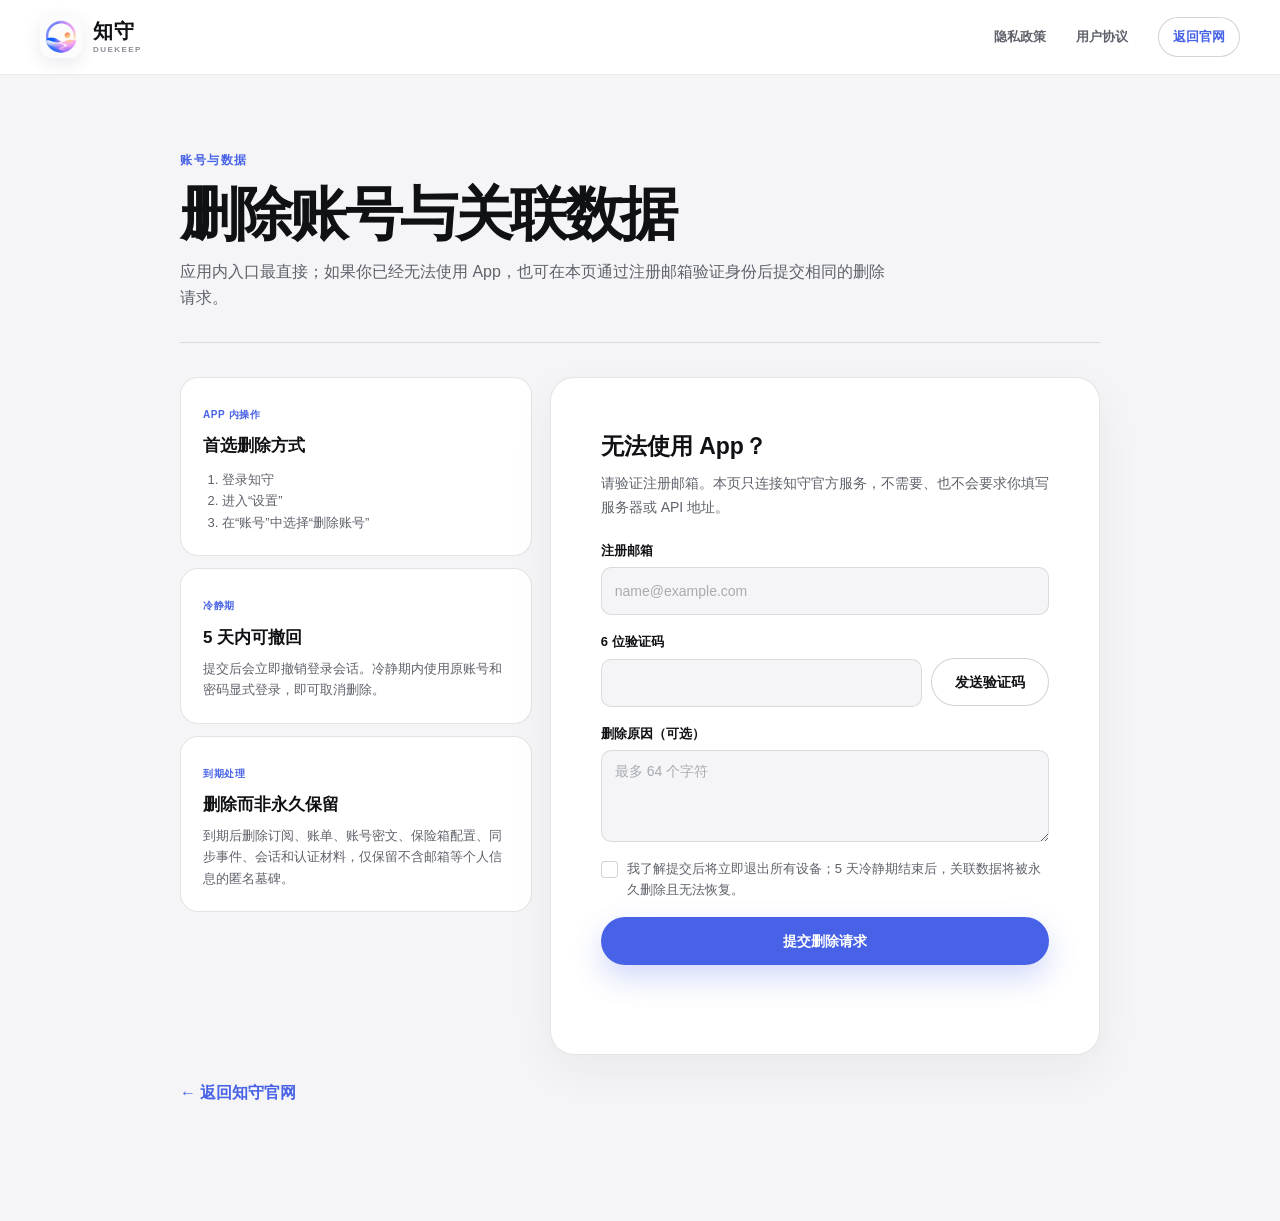
==== commit 28856ec7: "fix: refine feedback form layout and copy" ====
--- a/account-deletion.html
+++ b/account-deletion.html
@@ -8,8 +8,8 @@
   <title>删除账号 · 知守 DueKeep</title>
   <link rel="icon" type="image/svg+xml" href="assets/favicon.svg?v=2" />
   <link rel="icon" type="image/png" href="assets/favicon.png?v=2" />
-  <script type="module" crossorigin src="./assets/main-D1RZq3Lw.js"></script>
-  <link rel="stylesheet" crossorigin href="./assets/main-CR0gnKBD.css">
+  <script type="module" crossorigin src="./assets/main-DLKuBjRs.js"></script>
+  <link rel="stylesheet" crossorigin href="./assets/main-BAxIVVqf.css">
 </head>
 <body>
   <div id="app"></div>
--- a/assets/main-BAxIVVqf.css
+++ b/assets/main-BAxIVVqf.css
@@ -0,0 +1 @@
+:root{--el-color-white:#fff;--el-color-black:#000;--el-color-primary-rgb:64, 158, 255;--el-color-success-rgb:103, 194, 58;--el-color-warning-rgb:230, 162, 60;--el-color-danger-rgb:245, 108, 108;--el-color-error-rgb:245, 108, 108;--el-color-info-rgb:144, 147, 153;--el-font-size-extra-large:20px;--el-font-size-large:18px;--el-font-size-medium:16px;--el-font-size-base:14px;--el-font-size-small:13px;--el-font-size-extra-small:12px;--el-font-family:"Helvetica Neue", Helvetica, "PingFang SC", "Hiragino Sans GB", "Microsoft YaHei", "微软雅黑", Arial, sans-serif;--el-font-weight-primary:500;--el-font-line-height-primary:24px;--el-index-normal:1;--el-index-top:1000;--el-index-popper:2000;--el-border-radius-base:4px;--el-border-radius-small:2px;--el-border-radius-round:20px;--el-border-radius-circle:100%;--el-transition-duration:.3s;--el-transition-duration-fast:.2s;--el-transition-function-ease-in-out-bezier:cubic-bezier(.645, .045, .355, 1);--el-transition-function-fast-bezier:cubic-bezier(.23, 1, .32, 1);--el-transition-all:all var(--el-transition-duration) var(--el-transition-function-ease-in-out-bezier);--el-transition-fade:opacity var(--el-transition-duration) var(--el-transition-function-fast-bezier);--el-transition-md-fade:transform var(--el-transition-duration) var(--el-transition-function-fast-bezier), opacity var(--el-transition-duration) var(--el-transition-function-fast-bezier);--el-transition-fade-linear:opacity var(--el-transition-duration-fast) linear;--el-transition-border:border-color var(--el-transition-duration-fast) var(--el-transition-function-ease-in-out-bezier);--el-transition-box-shadow:box-shadow var(--el-transition-duration-fast) var(--el-transition-function-ease-in-out-bezier);--el-transition-color:color var(--el-transition-duration-fast) var(--el-transition-function-ease-in-out-bezier);--el-component-size-large:40px;--el-component-size:32px;--el-component-size-small:24px;--lightningcss-light:initial;--lightningcss-dark: ;color-scheme:light;--el-color-primary:#409eff;--el-color-primary-light-3:#79bbff;--el-color-primary-light-5:#a0cfff;--el-color-primary-light-7:#c6e2ff;--el-color-primary-light-8:#d9ecff;--el-color-primary-light-9:#ecf5ff;--el-color-primary-dark-2:#337ecc;--el-color-success:#67c23a;--el-color-success-light-3:#95d475;--el-color-success-light-5:#b3e19d;--el-color-success-light-7:#d1edc4;--el-color-success-light-8:#e1f3d8;--el-color-success-light-9:#f0f9eb;--el-color-success-dark-2:#529b2e;--el-color-warning:#e6a23c;--el-color-warning-light-3:#eebe77;--el-color-warning-light-5:#f3d19e;--el-color-warning-light-7:#f8e3c5;--el-color-warning-light-8:#faecd8;--el-color-warning-light-9:#fdf6ec;--el-color-warning-dark-2:#b88230;--el-color-danger:#f56c6c;--el-color-danger-light-3:#f89898;--el-color-danger-light-5:#fab6b6;--el-color-danger-light-7:#fcd3d3;--el-color-danger-light-8:#fde2e2;--el-color-danger-light-9:#fef0f0;--el-color-danger-dark-2:#c45656;--el-color-error:#f56c6c;--el-color-error-light-3:#f89898;--el-color-error-light-5:#fab6b6;--el-color-error-light-7:#fcd3d3;--el-color-error-light-8:#fde2e2;--el-color-error-light-9:#fef0f0;--el-color-error-dark-2:#c45656;--el-color-info:#909399;--el-color-info-light-3:#b1b3b8;--el-color-info-light-5:#c8c9cc;--el-color-info-light-7:#dedfe0;--el-color-info-light-8:#e9e9eb;--el-color-info-light-9:#f4f4f5;--el-color-info-dark-2:#73767a;--el-bg-color:#fff;--el-bg-color-page:#f2f3f5;--el-bg-color-overlay:#fff;--el-text-color-primary:#303133;--el-text-color-regular:#606266;--el-text-color-secondary:#909399;--el-text-color-placeholder:#a8abb2;--el-text-color-disabled:#c0c4cc;--el-border-color:#dcdfe6;--el-border-color-light:#e4e7ed;--el-border-color-lighter:#ebeef5;--el-border-color-extra-light:#f2f6fc;--el-border-color-dark:#d4d7de;--el-border-color-darker:#cdd0d6;--el-fill-color:#f0f2f5;--el-fill-color-light:#f5f7fa;--el-fill-color-lighter:#fafafa;--el-fill-color-extra-light:#fafcff;--el-fill-color-dark:#ebedf0;--el-fill-color-darker:#e6e8eb;--el-fill-color-blank:#fff;--el-box-shadow:0px 12px 32px 4px #0000000a, 0px 8px 20px #00000014;--el-box-shadow-light:0px 0px 12px #0000001f;--el-box-shadow-lighter:0px 0px 6px #0000001f;--el-box-shadow-dark:0px 16px 48px 16px #00000014, 0px 12px 32px #0000001f, 0px 8px 16px -8px #00000029;--el-disabled-bg-color:var(--el-fill-color-light);--el-disabled-text-color:var(--el-text-color-placeholder);--el-disabled-border-color:var(--el-border-color-light);--el-overlay-color:#000c;--el-overlay-color-light:#000000b3;--el-overlay-color-lighter:#00000080;--el-mask-color:#ffffffe6;--el-mask-color-extra-light:#ffffff4d;--el-border-width:1px;--el-border-style:solid;--el-border-color-hover:var(--el-text-color-disabled);--el-border:var(--el-border-width) var(--el-border-style) var(--el-border-color);--el-svg-monochrome-grey:var(--el-border-color)}.fade-in-linear-enter-active,.fade-in-linear-leave-active{transition:var(--el-transition-fade-linear)}.fade-in-linear-enter-from,.fade-in-linear-leave-to{opacity:0}.el-fade-in-linear-enter-active,.el-fade-in-linear-leave-active{transition:var(--el-transition-fade-linear)}.el-fade-in-linear-enter-from,.el-fade-in-linear-leave-to{opacity:0}.el-fade-in-enter-active,.el-fade-in-leave-active{transition:all var(--el-transition-duration) cubic-bezier(.55,0,.1,1)}.el-fade-in-enter-from,.el-fade-in-leave-active{opacity:0}.el-zoom-in-center-enter-active,.el-zoom-in-center-leave-active{transition:all var(--el-transition-duration) cubic-bezier(.55,0,.1,1)}.el-zoom-in-center-enter-from,.el-zoom-in-center-leave-active{opacity:0;transform:scaleX(0)}.el-zoom-in-top-enter-active,.el-zoom-in-top-leave-active{opacity:1;transition:var(--el-transition-md-fade);transform-origin:top;transform:scaleY(1)}.el-zoom-in-top-enter-active[data-popper-placement^=top],.el-zoom-in-top-leave-active[data-popper-placement^=top]{transform-origin:bottom}.el-zoom-in-top-enter-from,.el-zoom-in-top-leave-active{opacity:0;transform:scaleY(0)}.el-zoom-in-bottom-enter-active,.el-zoom-in-bottom-leave-active{opacity:1;transition:var(--el-transition-md-fade);transform-origin:bottom;transform:scaleY(1)}.el-zoom-in-bottom-enter-from,.el-zoom-in-bottom-leave-active{opacity:0;transform:scaleY(0)}.el-zoom-in-left-enter-active,.el-zoom-in-left-leave-active{opacity:1;transition:var(--el-transition-md-fade);transform-origin:0 0;transform:scale(1)}.el-zoom-in-left-enter-from,.el-zoom-in-left-leave-active{opacity:0;transform:scale(.45)}.collapse-transition{transition:var(--el-transition-duration) height ease-in-out,var(--el-transition-duration) padding-top ease-in-out,var(--el-transition-duration) padding-bottom ease-in-out}.el-collapse-transition-leave-active,.el-collapse-transition-enter-active{transition:var(--el-transition-duration) max-height ease-in-out,var(--el-transition-duration) padding-top ease-in-out,var(--el-transition-duration) padding-bottom ease-in-out}.horizontal-collapse-transition{transition:var(--el-transition-duration) width ease-in-out,var(--el-transition-duration) padding-left ease-in-out,var(--el-transition-duration) padding-right ease-in-out}.el-list-enter-active,.el-list-leave-active{transition:all 1s}.el-list-enter-from,.el-list-leave-to{opacity:0;transform:translateY(-30px)}.el-list-leave-active{position:absolute!important}.el-opacity-transition{transition:opacity var(--el-transition-duration) cubic-bezier(.55,0,.1,1)}.el-icon--right{margin-left:5px}.el-icon--left{margin-right:5px}@keyframes rotating{0%{transform:rotate(0)}to{transform:rotate(360deg)}}.el-icon{--color:inherit;fill:currentColor;width:1em;height:1em;color:var(--color);line-height:1em;font-size:inherit;justify-content:center;align-items:center;display:inline-flex;position:relative}.el-icon.is-loading{animation:2s linear infinite rotating}.el-icon svg{width:1em;height:1em}.el-button{--el-button-font-weight:var(--el-font-weight-primary);--el-button-border-color:var(--el-border-color);--el-button-bg-color:var(--el-fill-color-blank);--el-button-text-color:var(--el-text-color-regular);--el-button-disabled-text-color:var(--el-disabled-text-color);--el-button-disabled-bg-color:var(--el-fill-color-blank);--el-button-disabled-border-color:var(--el-border-color-light);--el-button-divide-border-color:#ffffff80;--el-button-hover-text-color:var(--el-color-primary);--el-button-hover-bg-color:var(--el-color-primary-light-9);--el-button-hover-border-color:var(--el-color-primary-light-7);--el-button-active-text-color:var(--el-button-hover-text-color);--el-button-active-border-color:var(--el-color-primary);--el-button-active-bg-color:var(--el-button-hover-bg-color);--el-button-outline-color:var(--el-color-primary-light-5);--el-button-hover-link-text-color:var(--el-text-color-secondary);--el-button-active-color:var(--el-text-color-primary);white-space:nowrap;cursor:pointer;height:32px;color:var(--el-button-text-color);text-align:center;box-sizing:border-box;line-height:1;font-weight:var(--el-button-font-weight);-webkit-user-select:none;user-select:none;vertical-align:middle;-webkit-appearance:none;background-color:var(--el-button-bg-color);border:var(--el-border);border-color:var(--el-button-border-color);outline:none;justify-content:center;align-items:center;transition:all .1s;display:inline-flex}.el-button:hover{color:var(--el-button-hover-text-color);border-color:var(--el-button-hover-border-color);background-color:var(--el-button-hover-bg-color);outline:none}.el-button:active{color:var(--el-button-active-text-color);border-color:var(--el-button-active-border-color);background-color:var(--el-button-active-bg-color);outline:none}.el-button:focus-visible{outline:2px solid var(--el-button-outline-color);outline-offset:1px;transition:outline-offset,outline}.el-button>span{align-items:center;display:inline-flex}.el-button+.el-button{margin-left:12px}.el-button{font-size:var(--el-font-size-base);border-radius:var(--el-border-radius-base);padding:8px 15px}.el-button.is-round{padding:8px 15px}.el-button::-moz-focus-inner{border:0}.el-button [class*=el-icon]+span{margin-left:6px}.el-button [class*=el-icon] svg{vertical-align:bottom}.el-button.is-plain{--el-button-hover-text-color:var(--el-color-primary);--el-button-hover-bg-color:var(--el-fill-color-blank);--el-button-hover-border-color:var(--el-color-primary)}.el-button.is-active{color:var(--el-button-active-text-color);border-color:var(--el-button-active-border-color);background-color:var(--el-button-active-bg-color);outline:none}.el-button.is-disabled,.el-button.is-disabled:hover{color:var(--el-button-disabled-text-color);cursor:not-allowed;background-image:none;background-color:var(--el-button-disabled-bg-color);border-color:var(--el-button-disabled-border-color)}.el-button.is-loading{pointer-events:none;position:relative}.el-button.is-loading:before{z-index:1;pointer-events:none;content:"";border-radius:inherit;background-color:var(--el-mask-color-extra-light);position:absolute;inset:-1px}.el-button.is-round{border-radius:var(--el-border-radius-round)}.el-button.is-dashed{--el-button-hover-text-color:var(--el-color-primary);--el-button-hover-bg-color:var(--el-fill-color-blank);--el-button-hover-border-color:var(--el-color-primary);border-style:dashed}.el-button.is-circle{border-radius:50%;width:32px;padding:8px}.el-button.is-text{color:var(--el-button-text-color);background-color:#0000;border:0 solid #0000}.el-button.is-text.is-disabled{color:var(--el-button-disabled-text-color);background-color:#0000!important}.el-button.is-text:not(.is-disabled):hover{background-color:var(--el-fill-color-light)}.el-button.is-text:not(.is-disabled):focus-visible{outline:2px solid var(--el-button-outline-color);outline-offset:1px;transition:outline-offset,outline}.el-button.is-text:not(.is-disabled):active{background-color:var(--el-fill-color)}.el-button.is-text:not(.is-disabled).is-has-bg{background-color:var(--el-fill-color-light)}.el-button.is-text:not(.is-disabled).is-has-bg:hover{background-color:var(--el-fill-color)}.el-button.is-text:not(.is-disabled).is-has-bg:active{background-color:var(--el-fill-color-dark)}.el-button__text--expand{letter-spacing:.3em;margin-right:-.3em}.el-button.is-link{color:var(--el-button-text-color);background:0 0;border-color:#0000;height:auto;padding:2px}.el-button.is-link:hover{color:var(--el-button-hover-link-text-color)}.el-button.is-link.is-disabled{color:var(--el-button-disabled-text-color);background-color:#0000!important;border-color:#0000!important}.el-button.is-link:not(.is-disabled):hover{background-color:#0000;border-color:#0000}.el-button.is-link:not(.is-disabled):active{color:var(--el-button-active-color);background-color:#0000;border-color:#0000}.el-button--text{color:var(--el-color-primary);background:0 0;border-color:#0000;padding-left:0;padding-right:0}.el-button--text.is-disabled{color:var(--el-button-disabled-text-color);background-color:#0000!important;border-color:#0000!important}.el-button--text:not(.is-disabled):hover{color:var(--el-color-primary-light-3);background-color:#0000;border-color:#0000}.el-button--text:not(.is-disabled):active{color:var(--el-color-primary-dark-2);background-color:#0000;border-color:#0000}.el-button__link--expand{letter-spacing:.3em;margin-right:-.3em}.el-button--primary{--el-button-text-color:var(--el-color-white);--el-button-bg-color:var(--el-color-primary);--el-button-border-color:var(--el-color-primary);--el-button-outline-color:var(--el-color-primary-light-5);--el-button-active-color:var(--el-color-primary-dark-2);--el-button-hover-text-color:var(--el-color-white);--el-button-hover-link-text-color:var(--el-color-primary-light-5);--el-button-hover-bg-color:var(--el-color-primary-light-3);--el-button-hover-border-color:var(--el-color-primary-light-3);--el-button-active-bg-color:var(--el-color-primary-dark-2);--el-button-active-border-color:var(--el-color-primary-dark-2);--el-button-disabled-text-color:var(--el-color-white);--el-button-disabled-bg-color:var(--el-color-primary-light-5);--el-button-disabled-border-color:var(--el-color-primary-light-5)}.el-button--primary.is-plain,.el-button--primary.is-text,.el-button--primary.is-link{--el-button-text-color:var(--el-color-primary);--el-button-bg-color:var(--el-color-primary-light-9);--el-button-border-color:var(--el-color-primary-light-5);--el-button-hover-text-color:var(--el-color-white);--el-button-hover-bg-color:var(--el-color-primary);--el-button-hover-border-color:var(--el-color-primary);--el-button-active-text-color:var(--el-color-white)}.el-button--primary.is-plain.is-disabled,.el-button--primary.is-plain.is-disabled:hover,.el-button--primary.is-plain.is-disabled:focus,.el-button--primary.is-plain.is-disabled:active,.el-button--primary.is-text.is-disabled,.el-button--primary.is-text.is-disabled:hover,.el-button--primary.is-text.is-disabled:focus,.el-button--primary.is-text.is-disabled:active,.el-button--primary.is-link.is-disabled,.el-button--primary.is-link.is-disabled:hover,.el-button--primary.is-link.is-disabled:focus,.el-button--primary.is-link.is-disabled:active{color:var(--el-color-primary-light-5);background-color:var(--el-color-primary-light-9);border-color:var(--el-color-primary-light-8)}.el-button--primary.is-dashed{--el-button-text-color:var(--el-color-primary);--el-button-bg-color:var(--el-color-primary-light-9);--el-button-border-color:var(--el-color-primary-light-5);--el-button-hover-text-color:var(--el-color-primary);--el-button-hover-bg-color:var(--el-color-primary-light-9);--el-button-hover-border-color:var(--el-color-primary-light-3);--el-button-active-text-color:var(--el-color-primary-dark-2);--el-button-active-bg-color:var(--el-color-primary-light-9);--el-button-active-border-color:var(--el-color-primary-dark-2)}.el-button--primary.is-dashed.is-disabled,.el-button--primary.is-dashed.is-disabled:hover,.el-button--primary.is-dashed.is-disabled:focus,.el-button--primary.is-dashed.is-disabled:active{color:var(--el-color-primary-light-5);background-color:var(--el-color-primary-light-9);border-color:var(--el-color-primary-light-8)}.el-button--success{--el-button-text-color:var(--el-color-white);--el-button-bg-color:var(--el-color-success);--el-button-border-color:var(--el-color-success);--el-button-outline-color:var(--el-color-success-light-5);--el-button-active-color:var(--el-color-success-dark-2);--el-button-hover-text-color:var(--el-color-white);--el-button-hover-link-text-color:var(--el-color-success-light-5);--el-button-hover-bg-color:var(--el-color-success-light-3);--el-button-hover-border-color:var(--el-color-success-light-3);--el-button-active-bg-color:var(--el-color-success-dark-2);--el-button-active-border-color:var(--el-color-success-dark-2);--el-button-disabled-text-color:var(--el-color-white);--el-button-disabled-bg-color:var(--el-color-success-light-5);--el-button-disabled-border-color:var(--el-color-success-light-5)}.el-button--success.is-plain,.el-button--success.is-text,.el-button--success.is-link{--el-button-text-color:var(--el-color-success);--el-button-bg-color:var(--el-color-success-light-9);--el-button-border-color:var(--el-color-success-light-5);--el-button-hover-text-color:var(--el-color-white);--el-button-hover-bg-color:var(--el-color-success);--el-button-hover-border-color:var(--el-color-success);--el-button-active-text-color:var(--el-color-white)}.el-button--success.is-plain.is-disabled,.el-button--success.is-plain.is-disabled:hover,.el-button--success.is-plain.is-disabled:focus,.el-button--success.is-plain.is-disabled:active,.el-button--success.is-text.is-disabled,.el-button--success.is-text.is-disabled:hover,.el-button--success.is-text.is-disabled:focus,.el-button--success.is-text.is-disabled:active,.el-button--success.is-link.is-disabled,.el-button--success.is-link.is-disabled:hover,.el-button--success.is-link.is-disabled:focus,.el-button--success.is-link.is-disabled:active{color:var(--el-color-success-light-5);background-color:var(--el-color-success-light-9);border-color:var(--el-color-success-light-8)}.el-button--success.is-dashed{--el-button-text-color:var(--el-color-success);--el-button-bg-color:var(--el-color-success-light-9);--el-button-border-color:var(--el-color-success-light-5);--el-button-hover-text-color:var(--el-color-success);--el-button-hover-bg-color:var(--el-color-success-light-9);--el-button-hover-border-color:var(--el-color-success-light-3);--el-button-active-text-color:var(--el-color-success-dark-2);--el-button-active-bg-color:var(--el-color-success-light-9);--el-button-active-border-color:var(--el-color-success-dark-2)}.el-button--success.is-dashed.is-disabled,.el-button--success.is-dashed.is-disabled:hover,.el-button--success.is-dashed.is-disabled:focus,.el-button--success.is-dashed.is-disabled:active{color:var(--el-color-success-light-5);background-color:var(--el-color-success-light-9);border-color:var(--el-color-success-light-8)}.el-button--warning{--el-button-text-color:var(--el-color-white);--el-button-bg-color:var(--el-color-warning);--el-button-border-color:var(--el-color-warning);--el-button-outline-color:var(--el-color-warning-light-5);--el-button-active-color:var(--el-color-warning-dark-2);--el-button-hover-text-color:var(--el-color-white);--el-button-hover-link-text-color:var(--el-color-warning-light-5);--el-button-hover-bg-color:var(--el-color-warning-light-3);--el-button-hover-border-color:var(--el-color-warning-light-3);--el-button-active-bg-color:var(--el-color-warning-dark-2);--el-button-active-border-color:var(--el-color-warning-dark-2);--el-button-disabled-text-color:var(--el-color-white);--el-button-disabled-bg-color:var(--el-color-warning-light-5);--el-button-disabled-border-color:var(--el-color-warning-light-5)}.el-button--warning.is-plain,.el-button--warning.is-text,.el-button--warning.is-link{--el-button-text-color:var(--el-color-warning);--el-button-bg-color:var(--el-color-warning-light-9);--el-button-border-color:var(--el-color-warning-light-5);--el-button-hover-text-color:var(--el-color-white);--el-button-hover-bg-color:var(--el-color-warning);--el-button-hover-border-color:var(--el-color-warning);--el-button-active-text-color:var(--el-color-white)}.el-button--warning.is-plain.is-disabled,.el-button--warning.is-plain.is-disabled:hover,.el-button--warning.is-plain.is-disabled:focus,.el-button--warning.is-plain.is-disabled:active,.el-button--warning.is-text.is-disabled,.el-button--warning.is-text.is-disabled:hover,.el-button--warning.is-text.is-disabled:focus,.el-button--warning.is-text.is-disabled:active,.el-button--warning.is-link.is-disabled,.el-button--warning.is-link.is-disabled:hover,.el-button--warning.is-link.is-disabled:focus,.el-button--warning.is-link.is-disabled:active{color:var(--el-color-warning-light-5);background-color:var(--el-color-warning-light-9);border-color:var(--el-color-warning-light-8)}.el-button--warning.is-dashed{--el-button-text-color:var(--el-color-warning);--el-button-bg-color:var(--el-color-warning-light-9);--el-button-border-color:var(--el-color-warning-light-5);--el-button-hover-text-color:var(--el-color-warning);--el-button-hover-bg-color:var(--el-color-warning-light-9);--el-button-hover-border-color:var(--el-color-warning-light-3);--el-button-active-text-color:var(--el-color-warning-dark-2);--el-button-active-bg-color:var(--el-color-warning-light-9);--el-button-active-border-color:var(--el-color-warning-dark-2)}.el-button--warning.is-dashed.is-disabled,.el-button--warning.is-dashed.is-disabled:hover,.el-button--warning.is-dashed.is-disabled:focus,.el-button--warning.is-dashed.is-disabled:active{color:var(--el-color-warning-light-5);background-color:var(--el-color-warning-light-9);border-color:var(--el-color-warning-light-8)}.el-button--danger{--el-button-text-color:var(--el-color-white);--el-button-bg-color:var(--el-color-danger);--el-button-border-color:var(--el-color-danger);--el-button-outline-color:var(--el-color-danger-light-5);--el-button-active-color:var(--el-color-danger-dark-2);--el-button-hover-text-color:var(--el-color-white);--el-button-hover-link-text-color:var(--el-color-danger-light-5);--el-button-hover-bg-color:var(--el-color-danger-light-3);--el-button-hover-border-color:var(--el-color-danger-light-3);--el-button-active-bg-color:var(--el-color-danger-dark-2);--el-button-active-border-color:var(--el-color-danger-dark-2);--el-button-disabled-text-color:var(--el-color-white);--el-button-disabled-bg-color:var(--el-color-danger-light-5);--el-button-disabled-border-color:var(--el-color-danger-light-5)}.el-button--danger.is-plain,.el-button--danger.is-text,.el-button--danger.is-link{--el-button-text-color:var(--el-color-danger);--el-button-bg-color:var(--el-color-danger-light-9);--el-button-border-color:var(--el-color-danger-light-5);--el-button-hover-text-color:var(--el-color-white);--el-button-hover-bg-color:var(--el-color-danger);--el-button-hover-border-color:var(--el-color-danger);--el-button-active-text-color:var(--el-color-white)}.el-button--danger.is-plain.is-disabled,.el-button--danger.is-plain.is-disabled:hover,.el-button--danger.is-plain.is-disabled:focus,.el-button--danger.is-plain.is-disabled:active,.el-button--danger.is-text.is-disabled,.el-button--danger.is-text.is-disabled:hover,.el-button--danger.is-text.is-disabled:focus,.el-button--danger.is-text.is-disabled:active,.el-button--danger.is-link.is-disabled,.el-button--danger.is-link.is-disabled:hover,.el-button--danger.is-link.is-disabled:focus,.el-button--danger.is-link.is-disabled:active{color:var(--el-color-danger-light-5);background-color:var(--el-color-danger-light-9);border-color:var(--el-color-danger-light-8)}.el-button--danger.is-dashed{--el-button-text-color:var(--el-color-danger);--el-button-bg-color:var(--el-color-danger-light-9);--el-button-border-color:var(--el-color-danger-light-5);--el-button-hover-text-color:var(--el-color-danger);--el-button-hover-bg-color:var(--el-color-danger-light-9);--el-button-hover-border-color:var(--el-color-danger-light-3);--el-button-active-text-color:var(--el-color-danger-dark-2);--el-button-active-bg-color:var(--el-color-danger-light-9);--el-button-active-border-color:var(--el-color-danger-dark-2)}.el-button--danger.is-dashed.is-disabled,.el-button--danger.is-dashed.is-disabled:hover,.el-button--danger.is-dashed.is-disabled:focus,.el-button--danger.is-dashed.is-disabled:active{color:var(--el-color-danger-light-5);background-color:var(--el-color-danger-light-9);border-color:var(--el-color-danger-light-8)}.el-button--info{--el-button-text-color:var(--el-color-white);--el-button-bg-color:var(--el-color-info);--el-button-border-color:var(--el-color-info);--el-button-outline-color:var(--el-color-info-light-5);--el-button-active-color:var(--el-color-info-dark-2);--el-button-hover-text-color:var(--el-color-white);--el-button-hover-link-text-color:var(--el-color-info-light-5);--el-button-hover-bg-color:var(--el-color-info-light-3);--el-button-hover-border-color:var(--el-color-info-light-3);--el-button-active-bg-color:var(--el-color-info-dark-2);--el-button-active-border-color:var(--el-color-info-dark-2);--el-button-disabled-text-color:var(--el-color-white);--el-button-disabled-bg-color:var(--el-color-info-light-5);--el-button-disabled-border-color:var(--el-color-info-light-5)}.el-button--info.is-plain,.el-button--info.is-text,.el-button--info.is-link{--el-button-text-color:var(--el-color-info);--el-button-bg-color:var(--el-color-info-light-9);--el-button-border-color:var(--el-color-info-light-5);--el-button-hover-text-color:var(--el-color-white);--el-button-hover-bg-color:var(--el-color-info);--el-button-hover-border-color:var(--el-color-info);--el-button-active-text-color:var(--el-color-white)}.el-button--info.is-plain.is-disabled,.el-button--info.is-plain.is-disabled:hover,.el-button--info.is-plain.is-disabled:focus,.el-button--info.is-plain.is-disabled:active,.el-button--info.is-text.is-disabled,.el-button--info.is-text.is-disabled:hover,.el-button--info.is-text.is-disabled:focus,.el-button--info.is-text.is-disabled:active,.el-button--info.is-link.is-disabled,.el-button--info.is-link.is-disabled:hover,.el-button--info.is-link.is-disabled:focus,.el-button--info.is-link.is-disabled:active{color:var(--el-color-info-light-5);background-color:var(--el-color-info-light-9);border-color:var(--el-color-info-light-8)}.el-button--info.is-dashed{--el-button-text-color:var(--el-color-info);--el-button-bg-color:var(--el-color-info-light-9);--el-button-border-color:var(--el-color-info-light-5);--el-button-hover-text-color:var(--el-color-info);--el-button-hover-bg-color:var(--el-color-info-light-9);--el-button-hover-border-color:var(--el-color-info-light-3);--el-button-active-text-color:var(--el-color-info-dark-2);--el-button-active-bg-color:var(--el-color-info-light-9);--el-button-active-border-color:var(--el-color-info-dark-2)}.el-button--info.is-dashed.is-disabled,.el-button--info.is-dashed.is-disabled:hover,.el-button--info.is-dashed.is-disabled:focus,.el-button--info.is-dashed.is-disabled:active{color:var(--el-color-info-light-5);background-color:var(--el-color-info-light-9);border-color:var(--el-color-info-light-8)}.el-button--large{--el-button-size:40px;height:var(--el-button-size)}.el-button--large [class*=el-icon]+span{margin-left:8px}.el-button--large{font-size:var(--el-font-size-base);border-radius:var(--el-border-radius-base);padding:12px 19px}.el-button--large.is-round{padding:12px 19px}.el-button--large.is-circle{width:var(--el-button-size);padding:12px}.el-button--small{--el-button-size:24px;height:var(--el-button-size)}.el-button--small [class*=el-icon]+span{margin-left:4px}.el-button--small{border-radius:calc(var(--el-border-radius-base) - 1px);padding:5px 11px;font-size:12px}.el-button--small.is-round{padding:5px 11px}.el-button--small.is-circle{width:var(--el-button-size);padding:5px}.el-checkbox{--el-checkbox-font-size:14px;--el-checkbox-font-weight:var(--el-font-weight-primary);--el-checkbox-text-color:var(--el-text-color-regular);--el-checkbox-input-height:14px;--el-checkbox-input-width:14px;--el-checkbox-border-radius:var(--el-border-radius-small);--el-checkbox-bg-color:var(--el-fill-color-blank);--el-checkbox-input-border:var(--el-border);--el-checkbox-disabled-border-color:var(--el-border-color);--el-checkbox-disabled-input-fill:var(--el-fill-color-light);--el-checkbox-disabled-icon-color:var(--el-text-color-placeholder);--el-checkbox-disabled-checked-input-fill:var(--el-border-color-extra-light);--el-checkbox-disabled-checked-input-border-color:var(--el-border-color);--el-checkbox-disabled-checked-icon-color:var(--el-text-color-placeholder);--el-checkbox-checked-text-color:var(--el-color-primary);--el-checkbox-checked-input-border-color:var(--el-color-primary);--el-checkbox-checked-bg-color:var(--el-color-primary);--el-checkbox-checked-icon-color:var(--el-color-white);--el-checkbox-input-border-color-hover:var(--el-color-primary);color:var(--el-checkbox-text-color);font-weight:var(--el-checkbox-font-weight);font-size:var(--el-font-size-base);cursor:pointer;white-space:nowrap;-webkit-user-select:none;user-select:none;height:var(--el-checkbox-height,32px);align-items:center;margin-right:30px;display:inline-flex;position:relative}.el-checkbox.is-disabled{cursor:not-allowed}.el-checkbox.is-bordered{border-radius:var(--el-border-radius-base);border:var(--el-border);box-sizing:border-box;padding:0 15px 0 9px}.el-checkbox.is-bordered.is-checked{border-color:var(--el-color-primary)}.el-checkbox.is-bordered.is-disabled{border-color:var(--el-border-color-lighter)}.el-checkbox.is-bordered.el-checkbox--large{border-radius:var(--el-border-radius-base);padding:0 19px 0 11px}.el-checkbox.is-bordered.el-checkbox--large .el-checkbox__label{font-size:var(--el-font-size-base)}.el-checkbox.is-bordered.el-checkbox--large .el-checkbox__inner{width:14px;height:14px}.el-checkbox.is-bordered.el-checkbox--small{border-radius:calc(var(--el-border-radius-base) - 1px);padding:0 11px 0 7px}.el-checkbox.is-bordered.el-checkbox--small .el-checkbox__label{font-size:12px}.el-checkbox.is-bordered.el-checkbox--small .el-checkbox__inner{width:12px;height:12px}.el-checkbox.is-bordered.el-checkbox--small .el-checkbox__inner:after{width:2px;height:6px}.el-checkbox input:focus-visible+.el-checkbox__inner{outline:2px solid var(--el-checkbox-input-border-color-hover);outline-offset:1px;border-radius:var(--el-checkbox-border-radius)}.el-checkbox__input{white-space:nowrap;cursor:pointer;outline:none;display:inline-flex;position:relative}.el-checkbox__input.is-disabled .el-checkbox__inner{background-color:var(--el-checkbox-disabled-input-fill);border-color:var(--el-checkbox-disabled-border-color);cursor:not-allowed}.el-checkbox__input.is-disabled .el-checkbox__inner:after{cursor:not-allowed;border-color:var(--el-checkbox-disabled-icon-color);will-change:transform}.el-checkbox__input.is-disabled.is-checked .el-checkbox__inner{background-color:var(--el-checkbox-disabled-checked-input-fill);border-color:var(--el-checkbox-disabled-checked-input-border-color)}.el-checkbox__input.is-disabled.is-checked .el-checkbox__inner:after{border-color:var(--el-checkbox-disabled-checked-icon-color)}.el-checkbox__input.is-disabled.is-indeterminate .el-checkbox__inner{background-color:var(--el-checkbox-disabled-checked-input-fill);border-color:var(--el-checkbox-disabled-checked-input-border-color)}.el-checkbox__input.is-disabled.is-indeterminate .el-checkbox__inner:before{background-color:var(--el-checkbox-disabled-checked-icon-color);border-color:var(--el-checkbox-disabled-checked-icon-color)}.el-checkbox__input.is-disabled+span.el-checkbox__label{color:var(--el-disabled-text-color);cursor:not-allowed}.el-checkbox__input.is-checked .el-checkbox__inner{background-color:var(--el-checkbox-checked-bg-color);border-color:var(--el-checkbox-checked-input-border-color)}.el-checkbox__input.is-checked .el-checkbox__inner:after{border-color:var(--el-checkbox-checked-icon-color);transform:translate(-45%,-60%)rotate(45deg)scaleY(1)}.el-checkbox__input.is-checked+.el-checkbox__label{color:var(--el-checkbox-checked-text-color)}.el-checkbox__input.is-focus:not(.is-checked) .el-checkbox__original:not(:focus-visible){border-color:var(--el-checkbox-input-border-color-hover)}.el-checkbox__input.is-indeterminate .el-checkbox__inner{background-color:var(--el-checkbox-checked-bg-color);border-color:var(--el-checkbox-checked-input-border-color)}.el-checkbox__input.is-indeterminate .el-checkbox__inner:before{content:"";background-color:var(--el-checkbox-checked-icon-color);height:2px;display:block;position:absolute;top:5px;left:0;right:0;transform:scale(.5)}.el-checkbox__input.is-indeterminate .el-checkbox__inner:after{display:none}.el-checkbox__inner{border:var(--el-checkbox-input-border);border-radius:var(--el-checkbox-border-radius);box-sizing:border-box;width:var(--el-checkbox-input-width);height:var(--el-checkbox-input-height);background-color:var(--el-checkbox-bg-color);z-index:var(--el-index-normal);transition:border-color .25s cubic-bezier(.71,-.46,.29,1.46),background-color .25s cubic-bezier(.71,-.46,.29,1.46),outline .25s cubic-bezier(.71,-.46,.29,1.46);display:inline-block;position:relative}.el-checkbox__inner:hover{border-color:var(--el-checkbox-input-border-color-hover)}.el-checkbox__inner:after{box-sizing:content-box;content:"";transform-origin:50%;border:1px solid #0000;border-top:0;border-left:0;width:3px;height:7px;transition:transform .15s ease-in 50ms;position:absolute;top:50%;left:50%;transform:translate(-45%,-60%)rotate(45deg)scaleY(0)}.el-checkbox__original{opacity:0;z-index:-1;outline:none;width:0;height:0;margin:0;position:absolute}.el-checkbox__label{line-height:1;font-size:var(--el-checkbox-font-size);padding-left:8px;display:inline-block}.el-checkbox.el-checkbox--large{height:40px}.el-checkbox.el-checkbox--large .el-checkbox__label{font-size:14px}.el-checkbox.el-checkbox--large .el-checkbox__inner{width:14px;height:14px}.el-checkbox.el-checkbox--small{height:24px}.el-checkbox.el-checkbox--small .el-checkbox__label{font-size:12px}.el-checkbox.el-checkbox--small .el-checkbox__inner{width:12px;height:12px}.el-checkbox.el-checkbox--small .el-checkbox__input.is-indeterminate .el-checkbox__inner:before{top:4px}.el-checkbox.el-checkbox--small .el-checkbox__inner:after{width:2px;height:6px}.el-checkbox:last-of-type{margin-right:0}.el-collapse{--el-collapse-border-color:var(--el-border-color-lighter);--el-collapse-header-height:48px;--el-collapse-header-bg-color:var(--el-fill-color-blank);--el-collapse-header-text-color:var(--el-text-color-primary);--el-collapse-header-font-size:13px;--el-collapse-content-bg-color:var(--el-fill-color-blank);--el-collapse-content-font-size:13px;--el-collapse-content-text-color:var(--el-text-color-primary);border-top:1px solid var(--el-collapse-border-color);border-bottom:1px solid var(--el-collapse-border-color)}.el-collapse-icon-position-left .el-collapse-item__header{gap:8px}.el-collapse-icon-position-left .el-collapse-item__title{order:1}.el-collapse-icon-position-right .el-collapse-item__header{padding-right:8px}.el-collapse-item.is-disabled .el-collapse-item__header{color:var(--el-text-color-disabled);cursor:not-allowed}.el-collapse-item__header{width:100%;min-height:var(--el-collapse-header-height);line-height:var(--el-collapse-header-height);background-color:var(--el-collapse-header-bg-color);color:var(--el-collapse-header-text-color);cursor:pointer;border:none;border-bottom:1px solid var(--el-collapse-border-color);font-size:var(--el-collapse-header-font-size);transition:border-bottom-color var(--el-transition-duration);box-sizing:border-box;outline:none;align-items:center;padding:0;font-weight:500;display:flex}.el-collapse-item__arrow{transition:transform var(--el-transition-duration);font-weight:300}.el-collapse-item__arrow.is-active{transform:rotate(90deg)}.el-collapse-item__title{text-align:left;flex:auto}.el-collapse-item__header.focusing:focus:not(:hover){color:var(--el-color-primary)}.el-collapse-item__header.is-active{border-bottom-color:#0000}.el-collapse-item__wrap{will-change:height;background-color:var(--el-collapse-content-bg-color);box-sizing:border-box;border-bottom:1px solid var(--el-collapse-border-color);overflow:hidden}.el-collapse-item__content{font-size:var(--el-collapse-content-font-size);color:var(--el-collapse-content-text-color);padding-bottom:25px;line-height:1.76923}.el-collapse-item:last-child{margin-bottom:-1px}.el-form{--el-form-label-font-size:var(--el-font-size-base);--el-form-inline-content-width:220px}.el-form--inline .el-form-item{vertical-align:middle;margin-right:32px;display:inline-flex}.el-form--inline .el-form-item:last-child{margin-right:0}.el-form--inline.el-form--label-top{flex-wrap:wrap;display:flex}.el-form--inline.el-form--label-top .el-form-item{display:block}.el-form-item{--font-size:14px;margin-bottom:18px;display:flex}.el-form-item .el-form-item{margin-bottom:0}.el-form-item .el-input__validateIcon{display:none}.el-form-item--large{--font-size:14px;--el-form-label-font-size:var(--font-size);margin-bottom:22px}.el-form-item--large .el-form-item__label{height:40px;line-height:40px}.el-form-item--large .el-form-item__content{line-height:40px}.el-form-item--large .el-form-item__error{padding-top:4px}.el-form-item--default{--font-size:14px;--el-form-label-font-size:var(--font-size);margin-bottom:18px}.el-form-item--default .el-form-item__label{height:32px;line-height:32px}.el-form-item--default .el-form-item__content{line-height:32px}.el-form-item--default .el-form-item__error{padding-top:2px}.el-form-item--small{--font-size:12px;--el-form-label-font-size:var(--font-size);margin-bottom:18px}.el-form-item--small .el-form-item__label{height:24px;line-height:24px}.el-form-item--small .el-form-item__content{line-height:24px}.el-form-item--small .el-form-item__error{padding-top:2px}.el-form-item--label-left .el-form-item__label{text-align:left;justify-content:flex-start}.el-form-item--label-right .el-form-item__label{text-align:right;justify-content:flex-end}.el-form-item--label-top{display:block}.el-form-item--label-top .el-form-item__label{text-align:left;width:-moz-fit-content;width:fit-content;height:auto;margin-bottom:8px;padding-right:0;line-height:22px;display:block}.el-form-item__label-wrap{display:flex}.el-form-item__label{font-size:var(--el-form-label-font-size);color:var(--el-text-color-regular);box-sizing:border-box;flex:none;align-items:flex-start;height:32px;padding:0 12px 0 0;line-height:32px;display:inline-flex}.el-form-item__content{line-height:32px;font-size:var(--font-size);flex-wrap:wrap;flex:1;align-items:center;min-width:0;display:flex;position:relative}.el-form-item__content .el-input-group{vertical-align:top}.el-form-item__error{color:var(--el-color-danger);padding-top:2px;font-size:12px;line-height:1;position:absolute;top:100%;left:0}.el-form-item__error--inline{margin-left:10px;display:inline-block;position:relative;top:auto;left:auto}.el-form-item.is-required:not(.is-no-asterisk).asterisk-left>.el-form-item__label:before,.el-form-item.is-required:not(.is-no-asterisk).asterisk-left>.el-form-item__label-wrap>.el-form-item__label:before{content:"*";color:var(--el-color-danger);margin-right:4px}.el-form-item.is-required:not(.is-no-asterisk).asterisk-right>.el-form-item__label:after,.el-form-item.is-required:not(.is-no-asterisk).asterisk-right>.el-form-item__label-wrap>.el-form-item__label:after{content:"*";color:var(--el-color-danger);margin-left:4px}.el-form-item.is-error .el-form-item__content .el-input__wrapper,.el-form-item.is-error .el-form-item__content .el-input__wrapper:hover,.el-form-item.is-error .el-form-item__content .el-input__wrapper:focus,.el-form-item.is-error .el-form-item__content .el-input__wrapper.is-focus,.el-form-item.is-error .el-form-item__content .el-textarea__inner,.el-form-item.is-error .el-form-item__content .el-textarea__inner:hover,.el-form-item.is-error .el-form-item__content .el-textarea__inner:focus,.el-form-item.is-error .el-form-item__content .el-textarea__inner.is-focus,.el-form-item.is-error .el-form-item__content .el-select__wrapper,.el-form-item.is-error .el-form-item__content .el-select__wrapper:hover,.el-form-item.is-error .el-form-item__content .el-select__wrapper:focus,.el-form-item.is-error .el-form-item__content .el-select__wrapper.is-focus,.el-form-item.is-error .el-form-item__content .el-input-tag__wrapper,.el-form-item.is-error .el-form-item__content .el-input-tag__wrapper:hover,.el-form-item.is-error .el-form-item__content .el-input-tag__wrapper:focus,.el-form-item.is-error .el-form-item__content .el-input-tag__wrapper.is-focus,.el-form-item.is-error .el-form-item__content :not(.el-input-otp--underlined) .el-input-otp__input-field,.el-form-item.is-error .el-form-item__content :not(.el-input-otp--underlined) .el-input-otp__input-field:hover,.el-form-item.is-error .el-form-item__content :not(.el-input-otp--underlined) .el-input-otp__input-field:focus,.el-form-item.is-error .el-form-item__content :not(.el-input-otp--underlined) .el-input-otp__input-field.is-focus,.el-form-item.is-error .el-form-item__content .el-input-otp--underlined .el-input-otp__input-field:after,.el-form-item.is-error .el-form-item__content .el-input-otp--underlined .el-input-otp__input-field:hover:after,.el-form-item.is-error .el-form-item__content .el-input-otp--underlined .el-input-otp__input-field:focus:after,.el-form-item.is-error .el-form-item__content .el-input-otp--underlined .el-input-otp__input-field.is-focus:after{box-shadow:0 0 0 1px var(--el-color-danger) inset}.el-form-item.is-error .el-form-item__content .el-input-group__append .el-input__wrapper,.el-form-item.is-error .el-form-item__content .el-input-group__prepend .el-input__wrapper{box-shadow:inset 0 0 0 1px #0000}.el-form-item.is-error .el-form-item__content .el-input-group__append .el-input__validateIcon,.el-form-item.is-error .el-form-item__content .el-input-group__prepend .el-input__validateIcon{display:none}.el-form-item.is-error .el-form-item__content .el-input__validateIcon{color:var(--el-color-danger)}.el-form-item--feedback .el-input__validateIcon{display:inline-flex}.el-textarea{--el-input-text-color:var(--el-text-color-regular);--el-input-border:var(--el-border);--el-input-hover-border:var(--el-border-color-hover);--el-input-focus-border:var(--el-color-primary);--el-input-transparent-border:0 0 0 1px transparent inset;--el-input-border-color:var(--el-border-color);--el-input-border-radius:var(--el-border-radius-base);--el-input-bg-color:var(--el-fill-color-blank);--el-input-icon-color:var(--el-text-color-placeholder);--el-input-placeholder-color:var(--el-text-color-placeholder);--el-input-hover-border-color:var(--el-border-color-hover);--el-input-clear-hover-color:var(--el-text-color-secondary);--el-input-focus-border-color:var(--el-color-primary);--el-input-width:100%;vertical-align:bottom;width:100%;font-size:var(--el-font-size-base);display:inline-block;position:relative}.el-textarea__inner{cursor:auto;resize:vertical;box-sizing:border-box;width:100%;line-height:1.5;font-size:inherit;color:var(--el-input-text-color,var(--el-text-color-regular));background-color:var(--el-input-bg-color,var(--el-fill-color-blank));-webkit-appearance:none;box-shadow:0 0 0 1px var(--el-input-border-color,var(--el-border-color)) inset;border-radius:var(--el-input-border-radius,var(--el-border-radius-base));transition:var(--el-transition-box-shadow);background-image:none;border:none;padding:5px 11px;font-family:inherit;display:block;position:relative}.el-textarea__inner.is-clearable{padding:5px 26px 5px 11px}.el-textarea__inner::placeholder{color:var(--el-input-placeholder-color,var(--el-text-color-placeholder))}.el-textarea__inner:hover{box-shadow:0 0 0 1px var(--el-input-hover-border-color) inset}.el-textarea__inner:focus{box-shadow:0 0 0 1px var(--el-input-focus-border-color) inset;outline:none}.el-textarea__clear{color:var(--el-input-icon-color);cursor:pointer;font-size:14px;position:absolute;top:15px;right:11px;transform:translateY(-50%)}.el-textarea__clear:hover{color:var(--el-input-clear-hover-color)}.el-textarea .el-input__count{color:var(--el-color-info);background:var(--el-fill-color-blank);font-size:12px;line-height:14px;position:absolute;bottom:5px;right:10px}.el-textarea .el-input__count.is-outside{top:100%;right:0;bottom:unset;background:0 0;padding-top:2px;line-height:1;position:absolute}.el-textarea.is-disabled .el-textarea__inner{box-shadow:0 0 0 1px var(--el-disabled-border-color) inset;background-color:var(--el-disabled-bg-color);color:var(--el-disabled-text-color);cursor:not-allowed}.el-textarea.is-disabled .el-textarea__inner::placeholder{color:var(--el-text-color-placeholder)}.el-textarea.is-exceed .el-textarea__inner{box-shadow:0 0 0 1px var(--el-color-danger) inset}.el-textarea.is-exceed .el-input__count{color:var(--el-color-danger)}.el-input{--el-input-text-color:var(--el-text-color-regular);--el-input-border:var(--el-border);--el-input-hover-border:var(--el-border-color-hover);--el-input-focus-border:var(--el-color-primary);--el-input-transparent-border:0 0 0 1px transparent inset;--el-input-border-color:var(--el-border-color);--el-input-border-radius:var(--el-border-radius-base);--el-input-bg-color:var(--el-fill-color-blank);--el-input-icon-color:var(--el-text-color-placeholder);--el-input-placeholder-color:var(--el-text-color-placeholder);--el-input-hover-border-color:var(--el-border-color-hover);--el-input-clear-hover-color:var(--el-text-color-secondary);--el-input-focus-border-color:var(--el-color-primary);--el-input-width:100%;--el-input-height:var(--el-component-size);font-size:var(--el-font-size-base);width:var(--el-input-width);line-height:var(--el-input-height);box-sizing:border-box;vertical-align:middle;display:inline-flex;position:relative}.el-input::-webkit-scrollbar{z-index:11;width:6px}.el-input::-webkit-scrollbar:horizontal{height:6px}.el-input::-webkit-scrollbar-thumb{background:var(--el-text-color-disabled);border-radius:5px;width:6px}.el-input::-webkit-scrollbar-corner{background:var(--el-fill-color-blank)}.el-input::-webkit-scrollbar-track{background:var(--el-fill-color-blank)}.el-input::-webkit-scrollbar-track-piece{background:var(--el-fill-color-blank);width:6px}.el-input .el-input__clear,.el-input .el-input__password{color:var(--el-input-icon-color);cursor:pointer;font-size:14px}.el-input .el-input__clear:hover,.el-input .el-input__password:hover{color:var(--el-input-clear-hover-color)}.el-input .el-input__count{height:100%;color:var(--el-color-info);align-items:center;font-size:12px;display:inline-flex}.el-input .el-input__count .el-input__count-inner{background:var(--el-fill-color-blank);line-height:initial;padding-left:8px;display:inline-block}.el-input .el-input__count.is-outside{height:unset;padding-top:2px;position:absolute;top:100%;right:0}.el-input .el-input__count.is-outside .el-input__count-inner{background:0 0;padding-left:0;line-height:1}.el-input__wrapper{background-color:var(--el-input-bg-color,var(--el-fill-color-blank));border-radius:var(--el-input-border-radius,var(--el-border-radius-base));cursor:text;transition:var(--el-transition-box-shadow);box-shadow:0 0 0 1px var(--el-input-border-color,var(--el-border-color)) inset;background-image:none;flex-grow:1;justify-content:center;align-items:center;padding:1px 11px;display:inline-flex;transform:translateZ(0)}.el-input__wrapper:hover{box-shadow:0 0 0 1px var(--el-input-hover-border-color) inset}.el-input__wrapper.is-focus{box-shadow:0 0 0 1px var(--el-input-focus-border-color) inset}.el-input{--el-input-inner-height:calc(var(--el-input-height,32px) - 2px)}.el-input__inner{-webkit-appearance:none;width:100%;color:var(--el-input-text-color,var(--el-text-color-regular));font-size:inherit;height:var(--el-input-inner-height);line-height:var(--el-input-inner-height);box-sizing:border-box;background:0 0;border:none;outline:none;flex-grow:1;padding:0}.el-input__inner:focus{outline:none}.el-input__inner::placeholder{color:var(--el-input-placeholder-color,var(--el-text-color-placeholder))}.el-input__inner[type=password]::-ms-reveal{display:none}.el-input__inner[type=number]{line-height:1}.el-input__prefix{white-space:nowrap;height:100%;line-height:var(--el-input-inner-height);text-align:center;color:var(--el-input-icon-color,var(--el-text-color-placeholder));transition:all var(--el-transition-duration);pointer-events:none;flex-wrap:nowrap;flex-shrink:0;display:inline-flex}.el-input__prefix-inner{pointer-events:all;justify-content:center;align-items:center;display:inline-flex}.el-input__prefix-inner>:last-child{margin-right:8px}.el-input__prefix-inner>:first-child,.el-input__prefix-inner>:first-child.el-input__icon{margin-left:0}.el-input__suffix{white-space:nowrap;height:100%;line-height:var(--el-input-inner-height);text-align:center;color:var(--el-input-icon-color,var(--el-text-color-placeholder));transition:all var(--el-transition-duration);pointer-events:none;flex-wrap:nowrap;flex-shrink:0;display:inline-flex}.el-input__suffix-inner{pointer-events:all;justify-content:center;align-items:center;display:inline-flex}.el-input__suffix-inner>:first-child{margin-left:8px}.el-input .el-input__icon{height:inherit;line-height:inherit;transition:all var(--el-transition-duration);justify-content:center;align-items:center;margin-left:8px;display:flex}.el-input .el-input__clear{transition:color var(--el-transition-duration)}.el-input__validateIcon{pointer-events:none}.el-input.is-active .el-input__wrapper{box-shadow:0 0 0 1px var(--el-input-focus-color, ) inset}.el-input.is-disabled{cursor:not-allowed}.el-input.is-disabled .el-input__wrapper{background-color:var(--el-disabled-bg-color);cursor:not-allowed;box-shadow:0 0 0 1px var(--el-disabled-border-color) inset}.el-input.is-disabled .el-input__inner{color:var(--el-disabled-text-color);-webkit-text-fill-color:var(--el-disabled-text-color);cursor:not-allowed}.el-input.is-disabled .el-input__inner::placeholder{color:var(--el-text-color-placeholder)}.el-input.is-disabled .el-input__icon{cursor:not-allowed}.el-input.is-disabled .el-input__prefix-inner,.el-input.is-disabled .el-input__suffix-inner{pointer-events:none}.el-input.is-exceed .el-input__wrapper{box-shadow:0 0 0 1px var(--el-color-danger) inset}.el-input.is-exceed .el-input__suffix .el-input__count{color:var(--el-color-danger)}.el-input--large{--el-input-height:var(--el-component-size-large);font-size:14px}.el-input--large .el-input__wrapper{padding:1px 15px}.el-input--large{--el-input-inner-height:calc(var(--el-input-height,40px) - 2px)}.el-input--small{--el-input-height:var(--el-component-size-small);font-size:12px}.el-input--small .el-input__wrapper{padding:1px 7px}.el-input--small{--el-input-inner-height:calc(var(--el-input-height,24px) - 2px)}.el-input-group{align-items:stretch;width:100%;display:inline-flex}.el-input-group__append,.el-input-group__prepend{background-color:var(--el-fill-color-light);color:var(--el-color-info);border-radius:var(--el-input-border-radius);white-space:nowrap;justify-content:center;align-items:center;min-height:100%;padding:0 20px;display:inline-flex;position:relative}.el-input-group__append:focus,.el-input-group__prepend:focus{outline:none}.el-input-group__append .el-select,.el-input-group__append .el-button,.el-input-group__prepend .el-select,.el-input-group__prepend .el-button{flex:1;margin:0 -20px;display:inline-block}.el-input-group__append button.el-button,.el-input-group__append button.el-button:hover,.el-input-group__append div.el-select .el-select__wrapper,.el-input-group__append div.el-select:hover .el-select__wrapper,.el-input-group__prepend button.el-button,.el-input-group__prepend button.el-button:hover,.el-input-group__prepend div.el-select .el-select__wrapper,.el-input-group__prepend div.el-select:hover .el-select__wrapper{color:inherit;background-color:#0000;border-color:#0000}.el-input-group__append .el-button,.el-input-group__append .el-input,.el-input-group__prepend .el-button,.el-input-group__prepend .el-input{font-size:inherit}.el-input-group__prepend{box-shadow:1px 0 0 0 var(--el-input-border-color) inset,0 1px 0 0 var(--el-input-border-color) inset,0 -1px 0 0 var(--el-input-border-color) inset;border-right:0;border-top-right-radius:0;border-bottom-right-radius:0}.el-input-group__append{box-shadow:0 1px 0 0 var(--el-input-border-color) inset,0 -1px 0 0 var(--el-input-border-color) inset,-1px 0 0 0 var(--el-input-border-color) inset;border-left:0;border-top-left-radius:0;border-bottom-left-radius:0}.el-input-group--prepend>.el-input__wrapper{border-top-left-radius:0;border-bottom-left-radius:0}.el-input-group--prepend .el-input-group__prepend .el-select .el-select__wrapper{box-shadow:1px 0 0 0 var(--el-input-border-color) inset,0 1px 0 0 var(--el-input-border-color) inset,0 -1px 0 0 var(--el-input-border-color) inset;border-top-right-radius:0;border-bottom-right-radius:0}.el-input-group--append>.el-input__wrapper{border-top-right-radius:0;border-bottom-right-radius:0}.el-input-group--append .el-input-group__append .el-select .el-select__wrapper{box-shadow:0 1px 0 0 var(--el-input-border-color) inset,0 -1px 0 0 var(--el-input-border-color) inset,-1px 0 0 0 var(--el-input-border-color) inset;border-top-left-radius:0;border-bottom-left-radius:0}.el-input-hidden{display:none!important}.el-select-dropdown.is-multiple .el-select-dropdown__item.is-selected:after{content:"";background-position:50%;background-repeat:no-repeat;background-color:var(--el-color-primary);-webkit-mask:url("data:image/svg+xml;utf8,%3Csvg class='icon' width='200' height='200' viewBox='0 0 1024 1024' xmlns='http://www.w3.org/2000/svg'%3E%3Cpath fill='currentColor' d='M406.656 706.944L195.84 496.256a32 32 0 10-45.248 45.248l256 256 512-512a32 32 0 00-45.248-45.248L406.592 706.944z'%3E%3C/path%3E%3C/svg%3E") 0 0/100% 100% no-repeat;mask:url("data:image/svg+xml;utf8,%3Csvg class='icon' width='200' height='200' viewBox='0 0 1024 1024' xmlns='http://www.w3.org/2000/svg'%3E%3Cpath fill='currentColor' d='M406.656 706.944L195.84 496.256a32 32 0 10-45.248 45.248l256 256 512-512a32 32 0 00-45.248-45.248L406.592 706.944z'%3E%3C/path%3E%3C/svg%3E") 0 0/100% 100% no-repeat;border-top:none;border-right:none;width:12px;height:12px;position:absolute;top:50%;right:20px;transform:translateY(-50%);-webkit-mask:url("data:image/svg+xml;utf8,%3Csvg class='icon' width='200' height='200' viewBox='0 0 1024 1024' xmlns='http://www.w3.org/2000/svg'%3E%3Cpath fill='currentColor' d='M406.656 706.944L195.84 496.256a32 32 0 10-45.248 45.248l256 256 512-512a32 32 0 00-45.248-45.248L406.592 706.944z'%3E%3C/path%3E%3C/svg%3E") 0 0/100% 100% no-repeat}.el-scrollbar{--el-scrollbar-opacity:.3;--el-scrollbar-bg-color:var(--el-text-color-secondary);--el-scrollbar-hover-opacity:.5;--el-scrollbar-hover-bg-color:var(--el-text-color-secondary);height:100%;position:relative;overflow:hidden}.el-scrollbar__wrap{height:100%;overflow:auto}.el-scrollbar__wrap--hidden-default{scrollbar-width:none}.el-scrollbar__wrap--hidden-default::-webkit-scrollbar{display:none}.el-scrollbar__thumb{cursor:pointer;border-radius:inherit;background-color:var(--el-scrollbar-bg-color,var(--el-text-color-secondary));width:0;height:0;transition:var(--el-transition-duration) background-color;opacity:var(--el-scrollbar-opacity,.3);display:block;position:relative}.el-scrollbar__thumb:hover{background-color:var(--el-scrollbar-hover-bg-color,var(--el-text-color-secondary));opacity:var(--el-scrollbar-hover-opacity,.5)}.el-scrollbar__bar{z-index:1;border-radius:4px;position:absolute;bottom:2px;right:2px}.el-scrollbar__bar.is-vertical{width:6px;top:2px}.el-scrollbar__bar.is-vertical>div{width:100%}.el-scrollbar__bar.is-horizontal{height:6px;left:2px}.el-scrollbar__bar.is-horizontal>div{height:100%}.el-scrollbar-fade-enter-active{transition:opacity .34s ease-out}.el-scrollbar-fade-leave-active{transition:opacity .12s ease-out}.el-scrollbar-fade-enter-from,.el-scrollbar-fade-leave-active{opacity:0}.el-popper{--el-popper-border-radius:var(--el-popover-border-radius,4px);--el-popper-bg-color-light:var(--el-bg-color-overlay);--el-popper-bg-color-dark:var(--el-text-color-primary);border-radius:var(--el-popper-border-radius);z-index:2000;overflow-wrap:break-word;word-break:normal;visibility:visible;min-width:10px;padding:5px 11px;font-size:12px;line-height:20px;position:absolute}.el-popper.is-dark{--el-fill-color-blank:var(--el-popper-bg-color-dark);color:var(--el-bg-color);background:var(--el-popper-bg-color-dark);border:1px solid var(--el-text-color-primary)}.el-popper.is-dark>.el-popper__arrow:before{border:1px solid var(--el-text-color-primary);background:var(--el-popper-bg-color-dark);right:0}.el-popper.is-light{--el-fill-color-blank:var(--el-popper-bg-color-light);background:var(--el-popper-bg-color-light);border:1px solid var(--el-border-color-light)}.el-popper.is-light>.el-popper__arrow:before{border:1px solid var(--el-border-color-light);background:var(--el-popper-bg-color-light);right:0}.el-popper.is-pure{padding:0}.el-popper__arrow{z-index:-1;width:10px;height:10px;position:absolute}.el-popper__arrow:before{z-index:-1;content:" ";background:var(--el-text-color-primary);box-sizing:border-box;width:10px;height:10px;position:absolute;transform:rotate(45deg)}.el-popper[data-popper-placement^=top]>.el-popper__arrow{bottom:-5px}.el-popper[data-popper-placement^=top]>.el-popper__arrow:before{border-bottom-right-radius:2px}.el-popper[data-popper-placement^=bottom]>.el-popper__arrow{top:-5px}.el-popper[data-popper-placement^=bottom]>.el-popper__arrow:before{border-top-left-radius:2px}.el-popper[data-popper-placement^=left]>.el-popper__arrow{right:-5px}.el-popper[data-popper-placement^=left]>.el-popper__arrow:before{border-top-right-radius:2px}.el-popper[data-popper-placement^=right]>.el-popper__arrow{left:-5px}.el-popper[data-popper-placement^=right]>.el-popper__arrow:before{border-bottom-left-radius:2px}.el-popper[data-popper-placement^=top]>.el-popper__arrow:before{border-top-color:#0000!important;border-left-color:#0000!important}.el-popper[data-popper-placement^=bottom]>.el-popper__arrow:before{border-bottom-color:#0000!important;border-right-color:#0000!important}.el-popper[data-popper-placement^=left]>.el-popper__arrow:before{border-bottom-color:#0000!important;border-left-color:#0000!important}.el-popper[data-popper-placement^=right]>.el-popper__arrow:before{border-top-color:#0000!important;border-right-color:#0000!important}.el-tag{--el-tag-font-size:12px;--el-tag-border-radius:4px;--el-tag-border-radius-rounded:9999px;background-color:var(--el-tag-bg-color);border-color:var(--el-tag-border-color);color:var(--el-tag-text-color);vertical-align:middle;height:24px;font-size:var(--el-tag-font-size);border-radius:var(--el-tag-border-radius);box-sizing:border-box;white-space:nowrap;--el-icon-size:14px;--el-tag-bg-color:var(--el-color-primary-light-9);--el-tag-border-color:var(--el-color-primary-light-8);--el-tag-hover-color:var(--el-color-primary);border-style:solid;border-width:1px;justify-content:center;align-items:center;padding:0 9px;line-height:1;display:inline-flex}.el-tag.el-tag--primary{--el-tag-bg-color:var(--el-color-primary-light-9);--el-tag-border-color:var(--el-color-primary-light-8);--el-tag-hover-color:var(--el-color-primary)}.el-tag.el-tag--success{--el-tag-bg-color:var(--el-color-success-light-9);--el-tag-border-color:var(--el-color-success-light-8);--el-tag-hover-color:var(--el-color-success)}.el-tag.el-tag--warning{--el-tag-bg-color:var(--el-color-warning-light-9);--el-tag-border-color:var(--el-color-warning-light-8);--el-tag-hover-color:var(--el-color-warning)}.el-tag.el-tag--danger{--el-tag-bg-color:var(--el-color-danger-light-9);--el-tag-border-color:var(--el-color-danger-light-8);--el-tag-hover-color:var(--el-color-danger)}.el-tag.el-tag--error{--el-tag-bg-color:var(--el-color-error-light-9);--el-tag-border-color:var(--el-color-error-light-8);--el-tag-hover-color:var(--el-color-error)}.el-tag.el-tag--info{--el-tag-bg-color:var(--el-color-info-light-9);--el-tag-border-color:var(--el-color-info-light-8);--el-tag-hover-color:var(--el-color-info)}.el-tag.is-hit{border-color:var(--el-color-primary)}.el-tag.is-round{border-radius:var(--el-tag-border-radius-rounded)}.el-tag .el-tag__close{color:var(--el-tag-text-color);flex-shrink:0}.el-tag .el-tag__close:hover{color:var(--el-color-white);background-color:var(--el-tag-hover-color)}.el-tag.el-tag--primary{--el-tag-text-color:var(--el-color-primary)}.el-tag.el-tag--success{--el-tag-text-color:var(--el-color-success)}.el-tag.el-tag--warning{--el-tag-text-color:var(--el-color-warning)}.el-tag.el-tag--danger{--el-tag-text-color:var(--el-color-danger)}.el-tag.el-tag--error{--el-tag-text-color:var(--el-color-error)}.el-tag.el-tag--info{--el-tag-text-color:var(--el-color-info)}.el-tag .el-icon{cursor:pointer;font-size:calc(var(--el-icon-size) - 2px);height:var(--el-icon-size);width:var(--el-icon-size);border-radius:50%}.el-tag .el-tag__close{background-color:#0000;border:none;border-radius:50%;outline:none;margin-left:6px;padding:0;overflow:hidden}.el-tag .el-tag__close:focus-visible{outline:2px solid var(--el-color-primary);outline-offset:2px}.el-tag .el-tag__close .el-icon{display:flex}.el-tag--dark{--el-tag-text-color:var(--el-color-white);--el-tag-bg-color:var(--el-color-primary);--el-tag-border-color:var(--el-color-primary);--el-tag-hover-color:var(--el-color-primary-light-3)}.el-tag--dark.el-tag--primary{--el-tag-bg-color:var(--el-color-primary);--el-tag-border-color:var(--el-color-primary);--el-tag-hover-color:var(--el-color-primary-light-3)}.el-tag--dark.el-tag--success{--el-tag-bg-color:var(--el-color-success);--el-tag-border-color:var(--el-color-success);--el-tag-hover-color:var(--el-color-success-light-3)}.el-tag--dark.el-tag--warning{--el-tag-bg-color:var(--el-color-warning);--el-tag-border-color:var(--el-color-warning);--el-tag-hover-color:var(--el-color-warning-light-3)}.el-tag--dark.el-tag--danger{--el-tag-bg-color:var(--el-color-danger);--el-tag-border-color:var(--el-color-danger);--el-tag-hover-color:var(--el-color-danger-light-3)}.el-tag--dark.el-tag--error{--el-tag-bg-color:var(--el-color-error);--el-tag-border-color:var(--el-color-error);--el-tag-hover-color:var(--el-color-error-light-3)}.el-tag--dark.el-tag--info{--el-tag-bg-color:var(--el-color-info);--el-tag-border-color:var(--el-color-info);--el-tag-hover-color:var(--el-color-info-light-3)}.el-tag--dark.el-tag--primary,.el-tag--dark.el-tag--success,.el-tag--dark.el-tag--warning,.el-tag--dark.el-tag--danger,.el-tag--dark.el-tag--error,.el-tag--dark.el-tag--info{--el-tag-text-color:var(--el-color-white)}.el-tag--plain,.el-tag--plain.el-tag--primary{--el-tag-bg-color:var(--el-fill-color-blank);--el-tag-border-color:var(--el-color-primary-light-5);--el-tag-hover-color:var(--el-color-primary)}.el-tag--plain.el-tag--success{--el-tag-bg-color:var(--el-fill-color-blank);--el-tag-border-color:var(--el-color-success-light-5);--el-tag-hover-color:var(--el-color-success)}.el-tag--plain.el-tag--warning{--el-tag-bg-color:var(--el-fill-color-blank);--el-tag-border-color:var(--el-color-warning-light-5);--el-tag-hover-color:var(--el-color-warning)}.el-tag--plain.el-tag--danger{--el-tag-bg-color:var(--el-fill-color-blank);--el-tag-border-color:var(--el-color-danger-light-5);--el-tag-hover-color:var(--el-color-danger)}.el-tag--plain.el-tag--error{--el-tag-bg-color:var(--el-fill-color-blank);--el-tag-border-color:var(--el-color-error-light-5);--el-tag-hover-color:var(--el-color-error)}.el-tag--plain.el-tag--info{--el-tag-bg-color:var(--el-fill-color-blank);--el-tag-border-color:var(--el-color-info-light-5);--el-tag-hover-color:var(--el-color-info)}.el-tag.is-closable{padding-right:5px}.el-tag--large{--el-icon-size:16px;height:32px;padding:0 11px}.el-tag--large .el-tag__close{margin-left:8px}.el-tag--large.is-closable{padding-right:7px}.el-tag--small{--el-icon-size:12px;height:20px;padding:0 7px}.el-tag--small .el-tag__close{margin-left:4px}.el-tag--small.is-closable{padding-right:3px}.el-tag--small .el-icon-close{transform:scale(.8)}.el-tag.el-tag--primary.is-hit{border-color:var(--el-color-primary)}.el-tag.el-tag--success.is-hit{border-color:var(--el-color-success)}.el-tag.el-tag--warning.is-hit{border-color:var(--el-color-warning)}.el-tag.el-tag--danger.is-hit{border-color:var(--el-color-danger)}.el-tag.el-tag--error.is-hit{border-color:var(--el-color-error)}.el-tag.el-tag--info.is-hit{border-color:var(--el-color-info)}.el-select-dropdown{z-index:calc(var(--el-index-top) + 1);border-radius:var(--el-border-radius-base);box-sizing:border-box}.el-select-dropdown .el-scrollbar.is-empty .el-select-dropdown__list{padding:0}.el-select-dropdown__loading,.el-select-dropdown__empty{text-align:center;color:var(--el-text-color-secondary);font-size:var(--el-select-font-size);margin:0;padding:10px 0}.el-select-dropdown__wrap{max-height:274px}.el-select-dropdown__list{box-sizing:border-box;margin:0;padding:6px 0;list-style:none}.el-select-dropdown__list.el-vl__window{margin:6px 0;padding:0}.el-select-dropdown__header{border-bottom:1px solid var(--el-border-color-light);padding:10px}.el-select-dropdown__footer{border-top:1px solid var(--el-border-color-light);padding:10px}.el-select-dropdown__item{font-size:var(--el-font-size-base);white-space:nowrap;text-overflow:ellipsis;color:var(--el-text-color-regular);box-sizing:border-box;cursor:pointer;height:34px;padding:0 32px 0 20px;line-height:34px;position:relative;overflow:hidden}.el-select-dropdown__item.is-hovering{background-color:var(--el-fill-color-light)}.el-select-dropdown__item.is-selected{color:var(--el-color-primary);font-weight:700}.el-select-dropdown__item.is-disabled{color:var(--el-text-color-placeholder);cursor:not-allowed;background-color:unset}.el-select-dropdown.is-multiple .el-select-dropdown__item.is-selected:after{content:"";background-position:50%;background-repeat:no-repeat;background-color:var(--el-color-primary);-webkit-mask:url("data:image/svg+xml;utf8,%3Csvg class='icon' width='200' height='200' viewBox='0 0 1024 1024' xmlns='http://www.w3.org/2000/svg'%3E%3Cpath fill='currentColor' d='M406.656 706.944L195.84 496.256a32 32 0 10-45.248 45.248l256 256 512-512a32 32 0 00-45.248-45.248L406.592 706.944z'%3E%3C/path%3E%3C/svg%3E") 0 0/100% 100% no-repeat;mask:url("data:image/svg+xml;utf8,%3Csvg class='icon' width='200' height='200' viewBox='0 0 1024 1024' xmlns='http://www.w3.org/2000/svg'%3E%3Cpath fill='currentColor' d='M406.656 706.944L195.84 496.256a32 32 0 10-45.248 45.248l256 256 512-512a32 32 0 00-45.248-45.248L406.592 706.944z'%3E%3C/path%3E%3C/svg%3E") 0 0/100% 100% no-repeat;border-top:none;border-right:none;width:12px;height:12px;position:absolute;top:50%;right:20px;transform:translateY(-50%);-webkit-mask:url("data:image/svg+xml;utf8,%3Csvg class='icon' width='200' height='200' viewBox='0 0 1024 1024' xmlns='http://www.w3.org/2000/svg'%3E%3Cpath fill='currentColor' d='M406.656 706.944L195.84 496.256a32 32 0 10-45.248 45.248l256 256 512-512a32 32 0 00-45.248-45.248L406.592 706.944z'%3E%3C/path%3E%3C/svg%3E") 0 0/100% 100% no-repeat}.el-select-dropdown.is-multiple .el-select-dropdown__item.is-disabled:after{background-color:var(--el-text-color-placeholder)}.el-select-group{margin:0;padding:0}.el-select-group__wrap{margin:0;padding:0;list-style:none;position:relative}.el-select-group__title{box-sizing:border-box;color:var(--el-color-info);text-overflow:ellipsis;white-space:nowrap;padding:0 20px;font-size:12px;line-height:34px;overflow:hidden}.el-select-group .el-select-dropdown__item{padding-left:20px}.el-select{--el-select-border-color-hover:var(--el-border-color-hover);--el-select-disabled-color:var(--el-disabled-text-color);--el-select-disabled-border:var(--el-disabled-border-color);--el-select-font-size:var(--el-font-size-base);--el-select-close-hover-color:var(--el-text-color-secondary);--el-select-input-color:var(--el-text-color-placeholder);--el-select-multiple-input-color:var(--el-text-color-regular);--el-select-input-focus-border-color:var(--el-color-primary);--el-select-input-font-size:14px;--el-select-width:100%;vertical-align:middle;width:var(--el-select-width);display:inline-block;position:relative}.el-select__wrapper{box-sizing:border-box;cursor:pointer;text-align:left;border-radius:var(--el-border-radius-base);background-color:var(--el-fill-color-blank);min-height:32px;transition:var(--el-transition-duration);box-shadow:0 0 0 1px var(--el-border-color) inset;align-items:center;gap:6px;padding:4px 12px;font-size:14px;line-height:24px;display:flex;position:relative;transform:translateZ(0)}.el-select__wrapper.is-filterable{cursor:text}.el-select__wrapper.is-focused{box-shadow:0 0 0 1px var(--el-color-primary) inset}.el-select__wrapper.is-hovering:not(.is-focused){box-shadow:0 0 0 1px var(--el-border-color-hover) inset}.el-select__wrapper.is-disabled{cursor:not-allowed;background-color:var(--el-fill-color-light);color:var(--el-text-color-placeholder);box-shadow:0 0 0 1px var(--el-select-disabled-border) inset}.el-select__wrapper.is-disabled:hover{box-shadow:0 0 0 1px var(--el-select-disabled-border) inset}.el-select__wrapper.is-disabled.is-focus{box-shadow:0 0 0 1px var(--el-input-focus-border-color) inset}.el-select__wrapper.is-disabled .el-select__selected-item{color:var(--el-select-disabled-color)}.el-select__wrapper.is-disabled .el-select__caret,.el-select__wrapper.is-disabled .el-tag,.el-select__wrapper.is-disabled input{cursor:not-allowed}.el-select__wrapper.is-disabled .el-select__prefix,.el-select__wrapper.is-disabled .el-select__suffix{pointer-events:none}.el-select__prefix,.el-select__suffix{color:var(--el-input-icon-color,var(--el-text-color-placeholder));flex-shrink:0;align-items:center;gap:6px;display:flex}.el-select__caret{color:var(--el-select-input-color);font-size:var(--el-select-input-font-size);transition:var(--el-transition-duration);cursor:pointer;transform:rotate(0)}.el-select__caret.is-reverse{transform:rotate(180deg)}.el-select__clear{cursor:pointer}.el-select__clear:hover{color:var(--el-select-close-hover-color)}.el-select__selection{flex-wrap:wrap;flex:1;align-items:center;gap:6px;min-width:0;display:flex;position:relative}.el-select__selection.is-near{margin-left:-8px}.el-select__selection .el-tag{cursor:pointer;border-color:#0000}.el-select__selection .el-tag.el-tag--plain{border-color:var(--el-tag-border-color)}.el-select__selection .el-tag .el-tag__content{min-width:0}.el-select__selected-item{-webkit-user-select:none;user-select:none;flex-wrap:wrap;display:flex}.el-select__tags-text{text-overflow:ellipsis;white-space:nowrap;line-height:normal;display:block;overflow:hidden}.el-select__placeholder{z-index:-1;text-overflow:ellipsis;white-space:nowrap;width:100%;color:var(--el-input-text-color,var(--el-text-color-regular));display:block;position:absolute;top:50%;overflow:hidden;transform:translateY(-50%)}.el-select__placeholder.is-transparent{-webkit-user-select:none;user-select:none;color:var(--el-text-color-placeholder)}.el-select__popper.el-popper{background:var(--el-bg-color-overlay);border:1px solid var(--el-border-color-light);box-shadow:var(--el-box-shadow-light)}.el-select__popper.el-popper .el-popper__arrow:before{border:1px solid var(--el-border-color-light)}.el-select__popper.el-popper[data-popper-placement^=top] .el-popper__arrow:before{border-top-color:#0000;border-left-color:#0000}.el-select__popper.el-popper[data-popper-placement^=bottom] .el-popper__arrow:before{border-bottom-color:#0000;border-right-color:#0000}.el-select__popper.el-popper[data-popper-placement^=left] .el-popper__arrow:before{border-bottom-color:#0000;border-left-color:#0000}.el-select__popper.el-popper[data-popper-placement^=right] .el-popper__arrow:before{border-top-color:#0000;border-right-color:#0000}.el-select__input-wrapper{flex:1}.el-select__input-wrapper.is-hidden{opacity:0;z-index:-1;position:absolute}.el-select__input{color:var(--el-select-multiple-input-color);font-size:inherit;-webkit-appearance:none;-moz-appearance:none;appearance:none;background-color:#0000;border:none;outline:none;width:100%;height:24px;padding:0;font-family:inherit}.el-select__input-calculator{visibility:hidden;white-space:pre;max-width:100%;position:absolute;top:0;left:0;overflow:hidden}.el-select--large .el-select__wrapper{gap:6px;min-height:40px;padding:8px 16px;font-size:14px;line-height:24px}.el-select--large .el-select__selection{gap:6px}.el-select--large .el-select__selection.is-near{margin-left:-8px}.el-select--large .el-select__prefix,.el-select--large .el-select__suffix{gap:6px}.el-select--large .el-select__input{height:24px}.el-select--small .el-select__wrapper{gap:4px;min-height:24px;padding:2px 8px;font-size:12px;line-height:20px}.el-select--small .el-select__selection{gap:4px}.el-select--small .el-select__selection.is-near{margin-left:-6px}.el-select--small .el-select__prefix,.el-select--small .el-select__suffix{gap:4px}.el-select--small .el-select__input{height:20px}:root{color-scheme:light;--bg: #ffffff;--surface: #ffffff;--soft: #f5f5f7;--soft-blue: #eef2ff;--ink: #101114;--ink-soft: #5f626b;--ink-faint: #8c8f97;--line: rgba(16, 17, 20, .11);--line-strong: rgba(16, 17, 20, .18);--blue: #4762e6;--blue-dark: #3349bd;--violet: #8a62d6;--coral: #db7657;--green: #25866d;--danger: #bd3f50;--shadow-sm: 0 12px 35px rgba(22, 28, 50, .08);--shadow-lg: 0 45px 120px rgba(41, 49, 91, .16);--radius-xl: 44px;--max-width: 1200px}*{box-sizing:border-box}html{scroll-behavior:smooth;scroll-padding-top:96px}body{margin:0;min-width:320px;overflow-x:hidden;color:var(--ink);background:var(--bg);font-family:ui-sans-serif,-apple-system,BlinkMacSystemFont,SF Pro Display,SF Pro Text,PingFang SC,Microsoft YaHei,sans-serif;font-size:16px;line-height:1.65;text-rendering:optimizeLegibility;-webkit-font-smoothing:antialiased}img{display:block;max-width:100%}a{color:inherit;text-decoration:none}button,input,textarea{font:inherit}button{color:inherit}svg{display:block}:focus-visible{outline:3px solid rgba(71,98,230,.42);outline-offset:4px}.skip-link{position:fixed;left:18px;top:-80px;z-index:200;padding:9px 15px;color:#fff;background:var(--blue);border-radius:9px;transition:top .2s ease}.skip-link:focus{top:14px}.container{width:min(calc(100% - 48px),var(--max-width));margin-inline:auto}.capacity-bar{position:relative;z-index:80;color:#f7f8ff;background:#111420}.capacity-inner{width:min(calc(100% - 48px),var(--max-width));min-height:46px;margin:0 auto;display:flex;align-items:center;justify-content:center;gap:14px}.capacity-signal{width:7px;height:7px;flex:0 0 auto;border-radius:50%;background:#8da0ff;box-shadow:0 0 0 5px #8da0ff1c,0 0 18px #8da0ffb3}.capacity-inner p{display:flex;align-items:center;gap:10px;margin:0;font-size:12px;letter-spacing:.01em}.capacity-inner p strong{color:#fff;font-weight:690}.capacity-inner p span{color:#f4f6ff9e}.capacity-value{display:inline-flex;align-items:baseline;gap:4px;padding-left:14px;border-left:1px solid rgba(255,255,255,.18);white-space:nowrap}.capacity-value b{min-width:26px;color:#aab7ff;font-size:13px;font-variant-numeric:tabular-nums;text-align:right}.capacity-value small{color:#f4f6ff94;font-size:11px}.capacity-value[data-state=offline] b{color:#f4f6ff8c}.site-header{position:sticky;top:0;z-index:70;border-bottom:1px solid rgba(16,17,20,.08);background:#ffffffd1;backdrop-filter:saturate(180%) blur(22px);-webkit-backdrop-filter:saturate(180%) blur(22px)}.header-inner{min-height:74px;display:flex;align-items:center;justify-content:space-between;gap:28px}.brand{display:inline-flex;align-items:center;gap:11px}.brand-logo{width:42px;height:42px;border-radius:12px;background:#fff;box-shadow:0 5px 18px #282e4f1a}.brand-lockup{display:grid;line-height:1}.brand-lockup strong{font-size:20px;font-weight:750;letter-spacing:.055em}.brand-lockup small{margin-top:5px;color:var(--ink-faint);font-size:8px;font-weight:700;letter-spacing:.18em;text-transform:uppercase}.site-nav{display:flex;align-items:center;gap:30px}.site-nav a{color:var(--ink-soft);font-size:13px;font-weight:620;transition:color .2s ease}.site-nav a:hover{color:var(--ink)}.site-nav .nav-action{padding:8px 14px;border:1px solid var(--line-strong);border-radius:999px;color:var(--blue);background:#ffffffb3}.nav-toggle{display:none;width:42px;height:42px;padding:0;border:1px solid var(--line);border-radius:50%;background:var(--surface);cursor:pointer}.hero{padding:112px 0 0;background:#fff}.hero-copy{max-width:1050px;text-align:center}.hero-kicker,.section-kicker,.story-index{display:block;color:var(--blue);font-size:12px;font-weight:720;letter-spacing:.13em;text-transform:uppercase}.hero-kicker{margin:0 0 20px}.hero h1{margin:0;font-size:clamp(56px,6.5vw,84px);line-height:1.03;font-weight:690;letter-spacing:-.073em}.hero h1 span{color:#6c7079}.hero-lead{max-width:690px;margin:30px auto 0;color:var(--ink-soft);font-size:clamp(17px,1.8vw,21px);line-height:1.8}.hero-actions{display:flex;align-items:center;justify-content:center;gap:25px;margin-top:34px}.hero-security-proof{max-width:900px;display:grid;grid-template-columns:repeat(3,1fr);margin:44px auto 0;padding:0;overflow:hidden;border:1px solid rgba(71,98,230,.13);border-radius:24px;background:linear-gradient(135deg,#f4f7fff5,#f9f6fff5);box-shadow:0 18px 55px #36417817;list-style:none;text-align:left}.hero-security-proof li{min-width:0;display:grid;gap:5px;padding:22px 25px;border-right:1px solid rgba(71,98,230,.12)}.hero-security-proof li:last-child{border-right:0}.hero-security-proof strong{color:var(--blue-dark);font-size:14px}.hero-security-proof span{color:var(--ink-soft);font-size:11px;line-height:1.55}.btn{min-height:48px;display:inline-flex;align-items:center;justify-content:center;padding:11px 23px;border:1px solid transparent;border-radius:999px;font-size:14px;font-weight:680;cursor:pointer;transition:transform .2s ease,box-shadow .2s ease,background .2s ease}.btn:hover{transform:translateY(-2px)}.btn.primary{color:#fff;background:var(--blue);box-shadow:0 13px 30px #4762e63d}.btn.secondary{color:var(--ink);border-color:var(--line-strong);background:var(--surface)}.btn.light{color:#121521;background:#fff;box-shadow:0 12px 30px #00000029}.text-button{color:var(--blue);font-size:14px;font-weight:660}.text-button span,.story-link span{display:inline-block;margin-left:5px;transition:transform .2s ease}.text-button:hover span,.story-link:hover span{transform:translate(4px)}.product-stage{position:relative;min-height:820px;margin-top:58px;overflow:hidden;border:1px solid rgba(71,98,230,.08);border-radius:var(--radius-xl);background:radial-gradient(circle at 20% 24%,rgba(126,157,255,.25),transparent 30%),radial-gradient(circle at 80% 22%,rgba(232,167,197,.24),transparent 29%),radial-gradient(circle at 66% 84%,rgba(157,126,233,.21),transparent 30%),linear-gradient(150deg,#f7f9ff,#fbf8fc 53%,#f4f1ff);box-shadow:inset 0 1px #fffc}.product-stage:before{content:"";position:absolute;inset:0;opacity:.55;background-image:linear-gradient(rgba(59,69,121,.045) 1px,transparent 1px),linear-gradient(90deg,rgba(59,69,121,.045) 1px,transparent 1px);background-size:48px 48px;-webkit-mask-image:radial-gradient(circle at center,#000,transparent 82%);mask-image:radial-gradient(circle at center,#000,transparent 82%)}.stage-aura{position:absolute;left:50%;bottom:1%;width:650px;height:650px;transform:translate(-50%);border-radius:50%;background:#ffffffa6;filter:blur(4px);box-shadow:0 0 100px #6c7ad62e}.stage-label{position:absolute;z-index:2;top:45%;display:grid;gap:5px}.stage-label span{color:#1011146b;font-size:9px;font-weight:720;letter-spacing:.18em}.stage-label strong{font-size:16px;font-weight:650}.stage-label-left{left:8%;text-align:right}.stage-label-right{right:7%}.stage-label-left:after,.stage-label-right:before{content:"";position:absolute;top:25px;width:72px;height:1px;background:#10111433}.stage-label-left:after{left:calc(100% + 17px)}.stage-label-right:before{right:calc(100% + 17px)}.device-shell{position:absolute;z-index:3;left:50%;top:52px;width:374px;height:742px;transform:translate(-50%);perspective:1200px}.device-frame{width:100%;height:100%;padding:9px;border:2px solid rgba(255,255,255,.74);border-radius:58px;background:#08090b;box-shadow:0 38px 90px #3a416f3d,0 0 0 1px #191b2385,inset 0 0 0 1px #ffffff2e}.device-camera{position:absolute;z-index:6;top:21px;left:50%;width:102px;height:29px;transform:translate(-50%);border-radius:999px;background:#020203;box-shadow:inset 0 0 0 1px #ffffff09}.device-screen{position:relative;height:100%;overflow:hidden;padding:30px 19px 94px;border-radius:48px;color:#111216;background:#f3f3f9}.device-status{position:relative;z-index:7;display:flex;align-items:center;justify-content:space-between;padding:0 22px 15px;color:#121317;font-size:10px;font-weight:760;letter-spacing:.01em}.device-signals{font-size:8px;letter-spacing:.06em}.real-app-header{display:flex;align-items:flex-start;justify-content:space-between;padding:8px 1px 14px}.real-app-header div{display:grid;gap:3px}.real-app-header strong{font-size:23px;line-height:1.05;letter-spacing:-.045em}.real-app-header span{color:#92939b;font-size:10px}.real-app-header>small{display:flex;align-items:center;gap:4px;padding-top:2px;color:#92939b;font-size:8px}.real-app-header>small svg{width:12px;height:12px;fill:none;stroke:currentColor;stroke-width:1.55;stroke-linecap:round;stroke-linejoin:round}.home-metrics{display:grid;grid-template-columns:repeat(2,1fr);gap:10px}.home-metrics article{min-width:0;min-height:70px;display:grid;align-content:center;gap:7px;padding:12px 13px;border:1px solid rgba(255,255,255,.95);border-radius:18px;background:#fffffff5;box-shadow:0 7px 18px #3e415b0e}.home-metrics span,.home-metrics strong{display:block}.home-metrics span{color:#92939b;font-size:10px}.home-metrics strong{font-size:17px;line-height:1;letter-spacing:-.025em}.home-metrics .tone-orange strong{color:#ff8500}.home-metrics .tone-blue strong{color:#078cf0}.home-metrics .tone-red strong{color:#ff2343}.home-metrics .tone-green strong{color:#08bb58}.home-panel{margin-top:11px;border:1px solid rgba(255,255,255,.92);border-radius:18px;background:#fffffff5;box-shadow:0 7px 18px #3e415b0b}.home-panel header{display:flex;align-items:center;justify-content:space-between;gap:8px}.home-panel header strong{font-size:12px}.home-panel header span{color:#92939b;font-size:8px}.upcoming-panel{min-height:91px;padding:14px}.upcoming-panel p{margin:24px 0 0;color:#9798a0;font-size:10px;text-align:center}.overview-panel{padding:14px 13px 13px}.overview-grid{display:grid;grid-template-columns:1fr 1fr;gap:9px;margin-top:11px}.overview-grid article{display:grid;gap:4px;padding:10px 11px;border-radius:14px;background:#f4f4f9}.overview-grid span,.overview-grid small{color:#92939b;font-size:8px}.overview-grid strong{color:#078cf0;font-size:15px}.overview-grid article:nth-child(2) strong{color:#ff8500}.security-row{min-height:61px;display:grid;grid-template-columns:36px 1fr auto;align-items:center;gap:10px;padding:10px 13px}.security-row>i{width:32px;height:32px;display:grid;place-items:center;border-radius:11px;color:#078cf0;background:#edf7ff;font-style:normal}.security-row svg{width:22px;height:22px;fill:none;stroke:currentColor;stroke-width:1.6;stroke-linecap:round;stroke-linejoin:round}.security-row>div{display:grid;gap:2px}.security-row>div strong{font-size:12px}.security-row>div span{color:#92939b;font-size:8px}.security-row>b{color:#078cf0;font-size:19px}.glass-dock{position:absolute;left:17px;right:17px;bottom:17px;z-index:4;height:69px;display:grid;grid-template-columns:repeat(5,1fr);align-items:center;padding:6px 7px;border:1px solid rgba(183,186,199,.62);border-radius:999px;background:#ffffffc4;box-shadow:0 12px 28px #3235481c,inset 0 1px #fffffff0;backdrop-filter:blur(20px) saturate(145%);-webkit-backdrop-filter:blur(20px) saturate(145%)}.glass-dock span,.dock-showcase span{min-width:0;display:grid;align-content:center;justify-items:center;gap:3px;border-radius:999px;color:#17191f}.glass-dock span{height:55px}.glass-dock svg{width:19px;height:19px;fill:none;stroke:currentColor;stroke-width:1.75;stroke-linecap:round;stroke-linejoin:round}.glass-dock small{font-size:7px;font-weight:620}.glass-dock .active{width:calc(100% + 9px);justify-self:center;color:#078cf0;background:#e1e3edd1}.glass-dock .active svg{fill:currentColor;stroke-width:1.45}.manifesto{padding:160px 0}.manifesto-inner{text-align:center}.manifesto p{margin:0 0 18px;color:var(--ink-faint);font-size:18px}.manifesto h2{margin:0;font-size:clamp(44px,6.2vw,76px);line-height:1.13;font-weight:620;letter-spacing:-.06em}.story{width:min(calc(100% - 48px),1320px);margin:0 auto 32px;overflow:hidden;border-radius:var(--radius-xl)}.story-grid,.security-story-grid{min-height:680px;display:grid;grid-template-columns:.82fr 1.18fr;align-items:center;gap:80px;padding:76px max(60px,calc((100% - var(--max-width)) / 2))}.story-copy h2{margin:19px 0 22px;font-size:clamp(45px,5vw,70px);line-height:1.05;font-weight:650;letter-spacing:-.06em}.story-copy p{max-width:470px;margin:0;color:var(--ink-soft);font-size:16px;line-height:1.9}.story-reminders{background:#edf2ff}.story-reminders .story-index{color:#5271da}.timeline-visual{padding:32px 34px 10px;border:1px solid rgba(71,98,230,.1);border-radius:30px;background:#ffffffdb;box-shadow:0 30px 70px #36488b1f;transform:rotate(1.5deg)}.timeline-head{display:flex;justify-content:space-between;align-items:center;padding-bottom:22px;border-bottom:1px solid var(--line)}.timeline-head span{font-size:14px;font-weight:700}.timeline-head small{color:var(--ink-faint)}.timeline-visual article{display:grid;grid-template-columns:60px 1fr 10px;align-items:center;gap:22px;min-height:118px;border-bottom:1px solid var(--line)}.timeline-visual article:last-child{border-bottom:0}.timeline-visual time{display:grid;justify-items:center;padding-right:20px;border-right:1px solid var(--line)}.timeline-visual time b{font-size:27px;line-height:1;font-weight:570}.timeline-visual time small{margin-top:5px;color:var(--ink-faint);font-size:9px}.timeline-visual article>div{display:grid;gap:5px}.timeline-visual article strong{font-size:16px}.timeline-visual article span{color:var(--ink-faint);font-size:11px}.timeline-visual article>i{width:9px;height:9px;border-radius:50%}.timeline-visual .orange{background:var(--coral)}.timeline-visual .blue{background:var(--blue)}.timeline-visual .violet{background:var(--violet)}.story-dock{color:#f7f7fa;background:radial-gradient(circle at 50% 100%,#282d4b,#151720 43%,#0b0c11)}.dock-story-inner{min-height:720px;display:flex;flex-direction:column;align-items:center;justify-content:center;padding-block:85px;text-align:center}.story-dock .story-index{color:#9aaaff}.story-dock h2{margin:20px 0;font-size:clamp(52px,7vw,88px);line-height:1;font-weight:610;letter-spacing:-.065em}.story-dock p{max-width:660px;margin:0;color:#eff0f794;font-size:16px;line-height:1.8}.dock-showcase{width:min(720px,92%);min-height:132px;display:grid;grid-template-columns:repeat(5,1fr);align-items:center;margin-top:70px;padding:12px 14px;border:1px solid rgba(255,255,255,.78);border-radius:999px;background:#f9faffeb;box-shadow:0 30px 75px #00000057,inset 0 1px #fff;backdrop-filter:blur(26px) saturate(135%);-webkit-backdrop-filter:blur(26px) saturate(135%)}.dock-showcase span{min-height:104px;gap:7px;color:#4f535e}.dock-showcase svg{width:30px;height:30px;fill:none;stroke:currentColor;stroke-width:1.35;stroke-linecap:round;stroke-linejoin:round}.dock-showcase small{font-size:10px}.dock-showcase .active{color:#087ff0;background:#e6e8f1;box-shadow:inset 0 1px #ffffffc7}.dock-showcase .active svg{fill:currentColor}.story-security{background:linear-gradient(135deg,#f3edff,#eef3ff)}.security-story-grid{grid-template-columns:1.08fr .92fr}.security-orbit{position:relative;width:min(520px,100%);aspect-ratio:1;display:grid;place-items:center;margin-inline:auto}.orbit-ring{position:absolute;border:1px solid rgba(71,98,230,.18);border-radius:50%}.ring-one{inset:16%;animation:orbit 22s linear infinite}.ring-two{inset:3%;border-style:dashed;animation:orbit 34s linear infinite reverse}.ring-one:before,.ring-two:after{content:"";position:absolute;width:13px;height:13px;border-radius:50%;background:var(--blue);box-shadow:0 0 0 9px #4762e61a}.ring-one:before{top:15%;right:8%}.ring-two:after{left:12%;bottom:19%;background:var(--violet)}.security-core{width:146px;height:146px;display:grid;place-items:center;border:1px solid rgba(255,255,255,.85);border-radius:42px;color:#fff;background:linear-gradient(145deg,#5b72e4,#6b51c8);box-shadow:0 30px 80px #4c4cb147,inset 0 1px #ffffff59;transform:rotate(-5deg)}.security-core svg{width:54px;height:54px;fill:none;stroke:currentColor;stroke-width:1.35;stroke-linecap:round;stroke-linejoin:round;transform:rotate(5deg)}.orbit-note{position:absolute;padding:9px 13px;border:1px solid rgba(71,98,230,.13);border-radius:999px;color:#4f5674;background:#ffffffbd;box-shadow:var(--shadow-sm);font-size:10px;font-weight:650;-webkit-backdrop-filter:blur(12px);backdrop-filter:blur(12px)}.note-local{left:1%;top:26%}.note-cipher{right:-1%;top:43%}.note-delete{left:17%;bottom:8%}.story-link{display:inline-flex;margin-top:27px;color:var(--blue);font-size:14px;font-weight:670}@keyframes orbit{to{transform:rotate(360deg)}}.platforms{padding:150px 0 130px}.platforms-heading{max-width:850px;margin-bottom:55px;text-align:center}.platforms-heading h2,.faq-heading h2{margin:14px 0 16px;font-size:clamp(45px,5.5vw,68px);line-height:1.08;font-weight:630;letter-spacing:-.055em}.platforms-heading p{margin:0;color:var(--ink-soft)}.platform-grid{display:grid;grid-template-columns:repeat(3,1fr);gap:18px}.platform-card{min-height:370px;display:flex;flex-direction:column;padding:37px 35px;border:1px solid var(--line);border-radius:30px;background:#f7f7f9;transition:transform .25s ease,box-shadow .25s ease}.platform-card:hover{transform:translateY(-6px);box-shadow:var(--shadow-sm)}.platform-card.featured{color:#f7f8ff;border-color:transparent;background:linear-gradient(145deg,#536de0,#3e52bd);box-shadow:0 24px 60px #4762e638}.platform-card.muted{background:#f2f2f4}.platform-system{color:var(--blue);font-size:11px;font-weight:750;letter-spacing:.12em;text-transform:uppercase}.featured .platform-system{color:#d5dcff}.platform-card h3{max-width:250px;margin:27px 0 15px;font-size:31px;line-height:1.15;letter-spacing:-.04em}.platform-card p{margin:0;color:var(--ink-soft);font-size:14px;line-height:1.85}.featured p{color:#f7f8ffb3}.platform-card b{align-self:flex-start;margin-top:auto;padding:7px 11px;border-radius:999px;color:var(--blue);background:#e8ecff;font-size:10px}.featured b{color:#fff;background:#ffffff24}.muted b{color:#73767e;background:#e5e5e8}.capacity-section{padding:0 0 140px}.capacity-panel{min-height:470px;display:grid;grid-template-columns:1fr .74fr;align-items:center;gap:100px;padding:65px 75px;overflow:hidden;border-radius:var(--radius-xl);color:#f8f9ff;background:radial-gradient(circle at 100% 0%,rgba(137,107,231,.55),transparent 38%),linear-gradient(145deg,#283991,#17235e);box-shadow:0 30px 80px #2334842e}.capacity-panel .section-kicker{color:#b9c5ff}.capacity-panel h2{margin:17px 0 20px;font-size:clamp(43px,5vw,65px);line-height:1.05;font-weight:620;letter-spacing:-.055em}.capacity-panel>div:first-child p{max-width:540px;margin:0;color:#f7f8ffa3;line-height:1.9}.capacity-meter{padding:35px 36px;border:1px solid rgba(255,255,255,.2);border-radius:30px;background:#ffffff1a;box-shadow:inset 0 1px #ffffff29;backdrop-filter:blur(18px);-webkit-backdrop-filter:blur(18px)}.capacity-meter>span,.capacity-meter>strong,.capacity-meter>small{display:block}.capacity-meter>span{color:#f7f8ff9e;font-size:12px}.capacity-meter>strong{margin-top:8px;font-size:clamp(65px,7vw,92px);line-height:1;font-weight:620;letter-spacing:-.06em;font-variant-numeric:tabular-nums}.capacity-meter>small{margin-top:6px;color:#f7f8ffb3}.meter-track{height:5px;margin-top:30px;overflow:hidden;border-radius:999px;background:#ffffff29}.meter-track i{display:block;width:0;height:100%;border-radius:inherit;background:#b8c3ff;transition:width .7s cubic-bezier(.2,.75,.25,1)}.capacity-meter p{margin:13px 0 0;color:#f7f8ff80;font-size:10px}.capacity-meter[data-state=closed]>strong{color:#ffb9c1}.faq{padding:130px 0;background:var(--soft)}.faq-layout{display:grid;grid-template-columns:.7fr 1.3fr;align-items:start;gap:100px}.faq-heading{position:sticky;top:120px}.faq-heading h2{margin-bottom:0}.faq-list{border-top:1px solid var(--line-strong)}.faq-list details{border-bottom:1px solid var(--line)}.faq-list summary{position:relative;padding:26px 52px 26px 0;cursor:pointer;list-style:none;font-size:17px;font-weight:670}.faq-list summary::-webkit-details-marker{display:none}.faq-list summary:after{content:"+";position:absolute;right:4px;top:19px;color:var(--blue);font-size:27px;font-weight:350}.faq-list details[open] summary:after{content:"−"}.faq-list details p{margin:-4px 0 27px;padding-right:54px;color:var(--ink-soft);font-size:14px;line-height:1.85}.faq-list details a{color:var(--blue);font-weight:650}.closing{width:min(calc(100% - 48px),1320px);margin:32px auto;overflow:hidden;border-radius:var(--radius-xl);color:#fff;background:radial-gradient(circle at 50% 5%,#6d77da,transparent 36%),linear-gradient(160deg,#1d2250,#0d0f1b 72%)}.closing-inner{min-height:610px;display:flex;flex-direction:column;align-items:center;justify-content:center;text-align:center}.closing img{width:88px;height:88px;border-radius:25px;box-shadow:0 22px 60px #00000047}.closing p{margin:30px 0 8px;color:#ffffff9e}.closing h2{margin:0 0 32px;font-size:clamp(50px,7vw,86px);line-height:1.05;letter-spacing:-.06em}.site-footer{padding:78px 0 28px;background:#fff}.footer-main{display:grid;grid-template-columns:1fr auto;gap:80px}.footer-brand p{max-width:420px;margin:17px 0 0;color:var(--ink-soft);font-size:13px}.footer-links{display:grid;grid-template-columns:repeat(2,minmax(130px,1fr));gap:55px}.footer-links>div{display:grid;align-content:start;gap:10px}.footer-links strong{margin-bottom:5px;font-size:12px}.footer-links a{color:var(--ink-soft);font-size:13px}.footer-links a:hover{color:var(--blue)}.footer-bottom{display:flex;justify-content:space-between;gap:20px;margin-top:55px;padding-top:19px;border-top:1px solid var(--line);color:var(--ink-faint);font-size:11px}.subpage-main{min-height:calc(100vh - 74px);padding:76px 0 115px;background:var(--soft)}.subpage-shell{width:min(calc(100% - 40px),920px);margin:0 auto}.subpage-hero{margin-bottom:34px;padding-bottom:30px;border-bottom:1px solid var(--line)}.subpage-hero h1{margin:11px 0 12px;font-size:clamp(40px,6vw,58px);line-height:1.12;font-weight:630;letter-spacing:-.052em}.subpage-hero>p{max-width:720px;margin:0;color:var(--ink-soft)}.legal-card,.deletion-card{padding:clamp(26px,5vw,50px);border:1px solid var(--line);border-radius:24px;background:var(--surface);box-shadow:0 16px 45px #2224340e}.legal-meta{display:flex;flex-wrap:wrap;gap:9px 18px;margin-bottom:28px;padding-bottom:22px;border-bottom:1px solid var(--line);color:var(--ink-faint);font-size:12px}.legal-card h2{margin:35px 0 11px;font-size:21px;letter-spacing:-.02em}.legal-card h2:first-of-type{margin-top:0}.legal-card p,.legal-card li{color:var(--ink-soft);font-size:14px}.legal-card ul{padding-left:21px}.legal-card a{color:var(--blue);font-weight:650}.subpage-footer-link{display:inline-flex;margin-top:25px;color:var(--blue);font-weight:650}.deletion-layout{display:grid;grid-template-columns:.78fr 1.22fr;gap:18px;align-items:start}.deletion-info{display:grid;gap:12px}.info-card{padding:22px;border:1px solid var(--line);border-radius:18px;background:var(--surface)}.info-card span{color:var(--blue);font-size:10px;font-weight:700;letter-spacing:.06em}.info-card h2{margin:6px 0;font-size:17px}.info-card p,.info-card li{margin-block:0;color:var(--ink-soft);font-size:13px}.info-card ol,.info-card ul{margin:9px 0 0;padding-left:19px}.deletion-card h2{margin:0 0 7px;font-size:23px}.deletion-card>p{margin:0 0 21px;color:var(--ink-soft);font-size:14px}.deletion-form{display:grid;gap:16px}.deletion-form label{display:grid;gap:6px;color:var(--ink);font-size:13px;font-weight:650}.deletion-code-row{display:grid;grid-template-columns:1fr auto;gap:9px;align-items:start}.deletion-code-row .btn{white-space:nowrap}.confirmation-label{display:grid!important;grid-template-columns:auto 1fr;align-items:start;gap:9px!important;color:var(--ink-soft)!important;font-weight:500!important}.confirmation-label input{width:17px;min-height:17px;margin-top:2px;padding:0}.form-status{min-height:23px;margin:0;color:var(--ink-soft);font-size:13px}.form-status.success{color:var(--green)}.form-status.error{color:var(--danger)}.service-notice{margin-bottom:17px;padding:12px 14px;border-left:3px solid var(--coral);color:var(--ink-soft);background:var(--soft);font-size:12px}.btn:disabled{cursor:not-allowed;opacity:.48;transform:none;box-shadow:none}.reveal-ready .reveal{opacity:0;transform:translateY(28px);transition:opacity .75s cubic-bezier(.2,.7,.2,1),transform .75s cubic-bezier(.2,.7,.2,1)}.reveal-ready .reveal.is-visible{opacity:1;transform:none}@media(max-width:1040px){.stage-label{display:none}.story-grid,.security-story-grid{gap:48px;padding-inline:50px}.capacity-panel{gap:58px;padding-inline:55px}}@media(max-width:860px){.hero{padding-top:90px}.product-stage{min-height:780px}.manifesto{padding:125px 0}.story-grid,.security-story-grid{min-height:0;grid-template-columns:1fr;gap:58px;padding-block:85px}.story-copy{max-width:650px}.story-reminders .story-copy{order:0}.timeline-visual{order:1;width:min(600px,100%)}.security-orbit{max-width:480px}.security-copy{order:-1}.platform-grid{grid-template-columns:1fr}.platform-card{min-height:300px}.capacity-panel{grid-template-columns:1fr;gap:50px;padding-block:60px}.faq-layout{grid-template-columns:1fr;gap:42px}.faq-heading{position:static}.deletion-layout{grid-template-columns:1fr}}@media(max-width:720px){.container{width:min(calc(100% - 32px),var(--max-width))}.capacity-inner{width:min(calc(100% - 28px),var(--max-width));min-height:62px;justify-content:flex-start;gap:9px}.capacity-inner p{display:grid;gap:0;line-height:1.35}.capacity-inner p span{font-size:9px}.capacity-value{margin-left:auto;padding-left:9px}.capacity-value small{width:34px;line-height:1.2}.header-inner{min-height:66px}.brand-logo{width:38px;height:38px;border-radius:11px}.brand-lockup strong{font-size:18px}.nav-toggle{display:grid;place-items:center}.site-nav{display:none;position:absolute;top:66px;left:0;right:0;gap:0;flex-direction:column;align-items:stretch;padding:8px 16px 18px;border-bottom:1px solid var(--line);background:#fffffff5;box-shadow:0 16px 34px #1e203017}.site-nav.open{display:flex}.site-nav a{padding:13px 9px;border-bottom:1px solid var(--line)}.site-nav .nav-action{margin-top:10px;text-align:center}.site-nav.subpage-nav{position:static;display:flex;flex-direction:row;padding:0;border:0;background:none;box-shadow:none}.subpage-nav a:not(.nav-action){display:none}.site-nav.subpage-nav .nav-action{margin:0;padding:7px 12px}.hero{padding-top:72px}.hero h1{font-size:clamp(48px,14vw,66px)}.hero-lead{font-size:16px}.hero-actions{gap:18px}.hero-security-proof{grid-template-columns:1fr;margin-top:34px;border-radius:20px}.hero-security-proof li{padding:16px 19px;border-right:0;border-bottom:1px solid rgba(71,98,230,.12)}.hero-security-proof li:last-child{border-bottom:0}.product-stage{width:calc(100% - 20px);min-height:700px;margin-top:60px;border-radius:34px}.device-shell{top:37px;width:320px;height:635px}.device-frame{padding:8px;border-radius:50px}.device-camera{top:18px;width:86px;height:25px}.device-screen{padding:25px 16px 85px;border-radius:42px}.device-status{padding:0 18px 12px}.real-app-header{padding-bottom:13px}.real-app-header strong{font-size:19px}.home-metrics{gap:8px}.home-metrics article{min-height:61px;padding:10px 11px;border-radius:16px}.home-panel{margin-top:9px;border-radius:16px}.upcoming-panel{min-height:77px;padding:12px}.upcoming-panel p{margin-top:18px}.overview-panel{padding:12px}.overview-grid{margin-top:9px}.overview-grid article{padding:8px 9px;border-radius:12px}.security-row{min-height:54px;padding:8px 11px}.glass-dock{left:14px;right:14px;bottom:14px;height:63px;padding:5px 6px}.glass-dock span{height:51px}.manifesto{padding:105px 0}.manifesto p{font-size:15px}.story{width:calc(100% - 20px);margin-bottom:20px;border-radius:34px}.story-grid,.security-story-grid{padding:72px 23px}.story-copy h2{font-size:clamp(42px,13vw,58px)}.timeline-visual{padding:25px 21px 7px;border-radius:23px}.timeline-visual article{grid-template-columns:48px 1fr 9px;gap:13px;min-height:104px}.timeline-visual time{padding-right:13px}.timeline-visual time b{font-size:23px}.dock-story-inner{min-height:620px;padding:70px 18px}.story-dock h2{font-size:clamp(48px,14vw,66px)}.dock-showcase{width:100%;min-height:102px;margin-top:55px;padding:9px}.dock-showcase span{min-height:82px}.dock-showcase svg{width:24px;height:24px}.security-orbit{width:100%}.security-core{width:116px;height:116px;border-radius:34px}.security-core svg{width:45px;height:45px}.orbit-note{font-size:8px}.platforms{padding:105px 0 95px}.platform-card{min-height:285px;padding:31px 28px;border-radius:25px}.capacity-section{padding-bottom:105px}.capacity-panel{width:calc(100% - 20px);gap:42px;padding:48px 24px;border-radius:34px}.capacity-meter{padding:29px 25px;border-radius:24px}.faq{padding:100px 0}.closing{width:calc(100% - 20px);margin-block:20px;border-radius:34px}.closing-inner{min-height:540px}.footer-main{grid-template-columns:1fr;gap:40px}.footer-links{gap:24px}.footer-bottom{flex-direction:column;gap:5px}.subpage-main{padding-top:54px}.subpage-shell{width:min(calc(100% - 32px),920px)}}@media(max-width:390px){.capacity-inner p span{display:none}.hero-actions{flex-direction:column}.hero-actions .btn{width:100%}.device-shell{width:294px;height:584px}.product-stage{min-height:646px}.device-camera{top:17px;width:78px;height:23px}.device-screen{padding:23px 13px 78px}.device-status{padding:0 17px 9px;font-size:9px}.real-app-header{padding:6px 1px 10px}.real-app-header span{font-size:8px}.home-metrics article{min-height:55px;gap:5px;padding:8px 10px}.home-metrics span{font-size:8px}.home-metrics strong{font-size:15px}.upcoming-panel{min-height:67px;padding:10px 11px}.upcoming-panel p{margin-top:13px;font-size:8px}.home-panel header strong{font-size:10px}.home-panel header span{font-size:7px}.overview-panel{padding:10px}.overview-grid{gap:7px;margin-top:7px}.overview-grid article{gap:2px;padding:7px 8px}.overview-grid strong{font-size:13px}.security-row{min-height:49px;grid-template-columns:30px 1fr auto;gap:8px;padding:7px 10px}.security-row>i{width:28px;height:28px}.security-row svg{width:19px;height:19px}.security-row>div strong{font-size:10px}.security-row>b{font-size:16px}.glass-dock{left:12px;right:12px;bottom:12px;height:58px}.glass-dock span{height:48px}.glass-dock svg{width:17px;height:17px}.orbit-note{padding:7px 9px}.deletion-code-row{grid-template-columns:1fr}.deletion-code-row .btn{width:100%;margin-top:0}.legal-card,.deletion-card{border-radius:18px}}@media(prefers-reduced-motion:reduce){html{scroll-behavior:auto}*,*:before,*:after{scroll-behavior:auto!important;transition-duration:.01ms!important;animation-duration:.01ms!important;animation-iteration-count:1!important}.reveal-ready .reveal{opacity:1;transform:none}}#app{min-height:100vh}.faq-list.el-collapse{padding-bottom:1px;border-top:1px solid var(--line-strong);border-bottom:0;--el-collapse-border-color: transparent;--el-collapse-header-bg-color: transparent;--el-collapse-content-bg-color: transparent}.faq-list .el-collapse-item{border-bottom:1px solid var(--line)}.faq-list .el-collapse-item__header{position:relative;height:auto;min-height:0;padding:26px 52px 26px 0;border-bottom:0;color:var(--ink);background:transparent;font-family:inherit;font-size:17px;font-weight:670;line-height:1.65}.faq-list .el-collapse-item__header:after{content:"+";position:absolute;top:19px;right:4px;color:var(--blue);font-size:27px;font-weight:350;line-height:1.65}.faq-list .el-collapse-item__header.is-active:after{content:"−"}.faq-list .el-collapse-item__arrow{display:none}.faq-list .el-collapse-item__wrap{border-bottom:0;background:transparent}.faq-list .el-collapse-item__content{padding:0 54px 27px 0;color:var(--ink-soft);font-family:inherit;font-size:14px;line-height:1.85}.faq-list .el-collapse-item__content p{margin:-4px 0 0}.faq-list .el-collapse-item__content a{color:var(--blue);font-weight:650}.deletion-form.el-form{display:grid;gap:16px}.deletion-form .el-form-item{margin:0}.deletion-form .el-form-item__label{height:auto;margin:0;padding:0 0 6px;color:var(--ink);font-family:inherit;font-size:13px;font-weight:650;line-height:1.65}.deletion-form .el-input__wrapper{min-height:48px;padding:0 14px;border-radius:10px;background:var(--soft);box-shadow:0 0 0 1px var(--line) inset;transition:box-shadow .2s ease}.deletion-form .el-input__wrapper:hover{box-shadow:0 0 0 1px var(--line-strong) inset}.deletion-form .el-input__wrapper.is-focus{box-shadow:0 0 0 1px var(--blue) inset,0 0 0 3px #4762e61f}.deletion-form .el-input__inner{width:100%;min-height:0;padding:0;border:0;border-radius:0;color:var(--ink);background:transparent;box-shadow:none;font-family:inherit}.deletion-form .el-input__inner:focus-visible,.deletion-form .el-textarea__inner:focus-visible,.deletion-form .el-select__input:focus-visible{outline:none}.deletion-form .el-textarea__inner{width:100%;min-height:92px!important;padding:11px 14px;border:0;border-radius:10px;color:var(--ink);background:var(--soft);box-shadow:0 0 0 1px var(--line) inset;font-family:inherit;transition:box-shadow .2s ease}.deletion-form .el-textarea__inner:hover{box-shadow:0 0 0 1px var(--line-strong) inset}.deletion-form .el-textarea__inner:focus{box-shadow:0 0 0 1px var(--blue) inset,0 0 0 3px #4762e61f}.deletion-form .el-form-item__error{position:static;padding-top:5px;color:var(--danger);font-size:12px}.deletion-form .el-input__count .el-input__count-inner,.deletion-form .el-textarea .el-input__count{color:var(--ink-faint);background:transparent}.deletion-code-row .el-form-item{min-width:0}.deletion-code-row .el-button{align-self:start;margin-top:27px}.confirmation-form-item .el-form-item__content{line-height:1.65}.confirmation-form-item .el-checkbox{display:inline-flex;height:auto;align-items:flex-start;gap:0;white-space:normal}.confirmation-form-item .el-checkbox__input{margin-top:3px}.confirmation-form-item .el-checkbox__original{width:0;height:0;min-height:0;padding:0}.confirmation-form-item .el-checkbox__inner{width:17px;height:17px;border-color:var(--line-strong);border-radius:4px}.confirmation-form-item .el-checkbox__input.is-checked .el-checkbox__inner{border-color:var(--blue);background:var(--blue)}.confirmation-form-item .el-checkbox__label{padding-left:9px;color:var(--ink-soft);font-family:inherit;font-size:13px;font-weight:500;line-height:1.65;white-space:normal}.deletion-form .el-button.btn{height:auto;margin-left:0;border:1px solid transparent;color:inherit;font-family:inherit}.deletion-form .el-button.btn.primary{color:#fff;border-color:transparent;background:var(--blue)}.deletion-form .el-button.btn.secondary{color:var(--ink);border-color:var(--line-strong);background:var(--surface)}.deletion-form .feedback-select{width:100%}.deletion-form .feedback-select .el-select__wrapper{min-height:48px;border-radius:10px;background:var(--soft);box-shadow:0 0 0 1px var(--line) inset;transition:box-shadow .2s ease}.deletion-form .feedback-select .el-select__wrapper:hover{box-shadow:0 0 0 1px var(--line-strong) inset}.deletion-form .feedback-select .el-select__wrapper.is-focused{box-shadow:0 0 0 1px var(--blue) inset,0 0 0 3px #4762e61f}.deletion-form .el-button.btn.is-disabled,.deletion-form .el-button.btn.is-loading{cursor:not-allowed;opacity:.48;transform:none;box-shadow:none}@media(max-width:720px){.faq-list .el-collapse-item__content{padding-right:20px}}
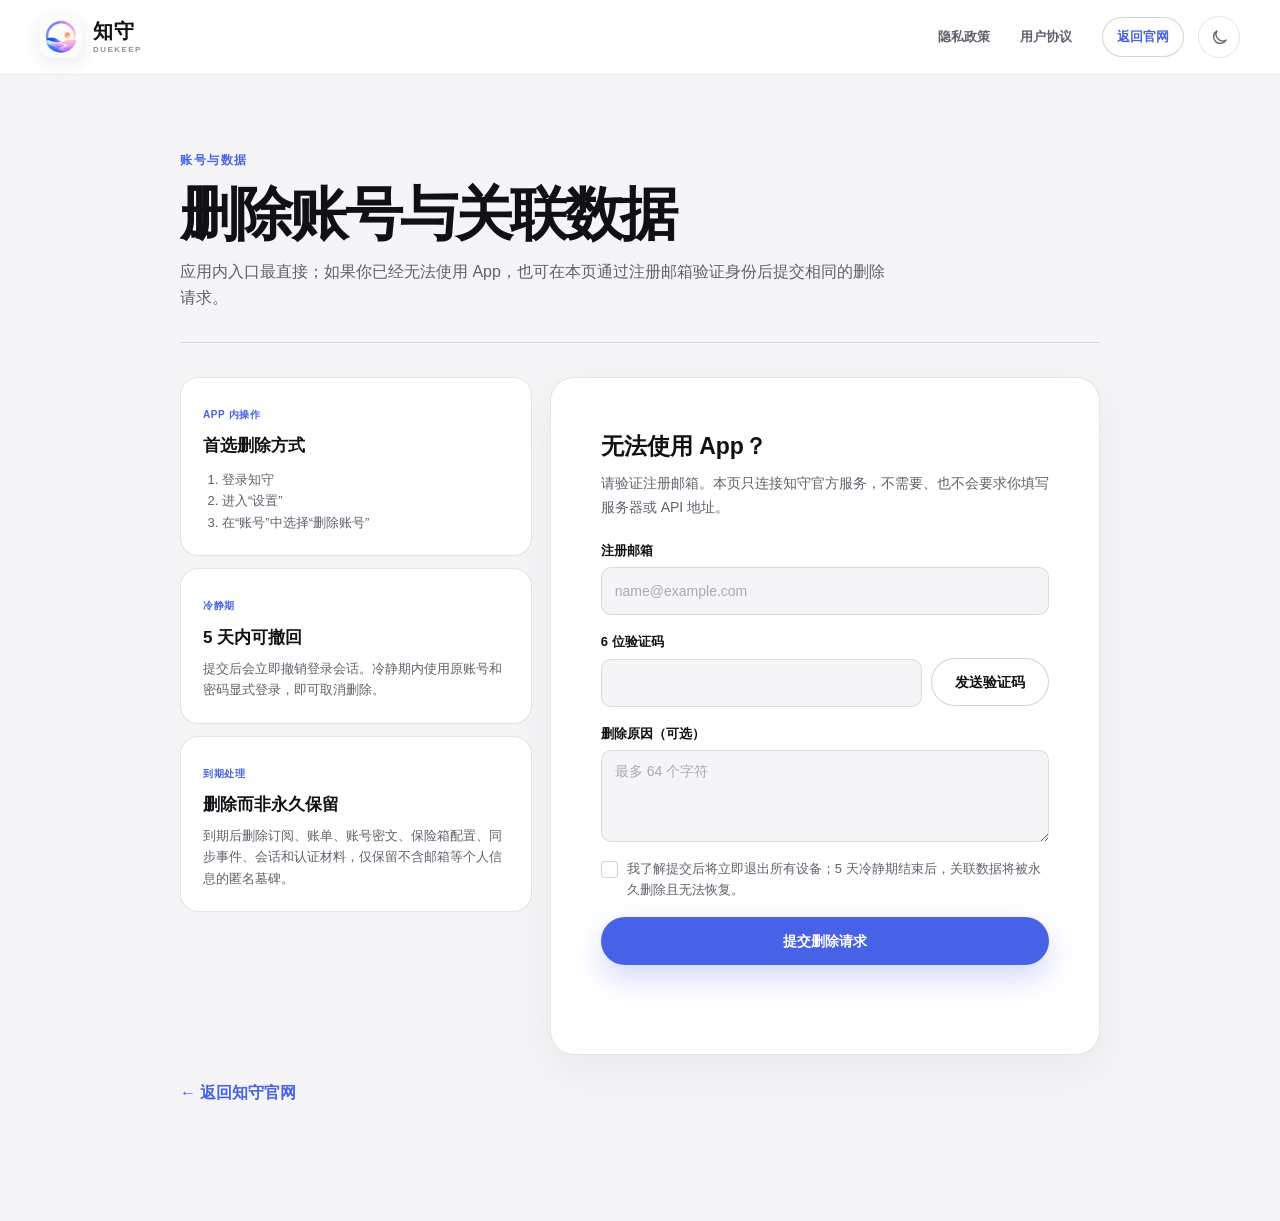
==== commit 9d6b1607: "feat: add website dark mode" ====
--- a/account-deletion.html
+++ b/account-deletion.html
@@ -5,11 +5,12 @@
   <meta name="viewport" content="width=device-width, initial-scale=1.0" />
   <meta name="description" content="知守 DueKeep 账号及关联数据删除入口。支持在 App 内或通过邮箱验证提交删除请求。" />
   <meta name="theme-color" content="#f7f8fc" />
+  <script src="js/theme-init.js"></script>
   <title>删除账号 · 知守 DueKeep</title>
   <link rel="icon" type="image/svg+xml" href="assets/favicon.svg?v=2" />
   <link rel="icon" type="image/png" href="assets/favicon.png?v=2" />
-  <script type="module" crossorigin src="./assets/main-DLKuBjRs.js"></script>
-  <link rel="stylesheet" crossorigin href="./assets/main-BAxIVVqf.css">
+  <script type="module" crossorigin src="./assets/main-sYoZJIvI.js"></script>
+  <link rel="stylesheet" crossorigin href="./assets/main-DncYn3vV.css">
 </head>
 <body>
   <div id="app"></div>
--- a/assets/main-DncYn3vV.css
+++ b/assets/main-DncYn3vV.css
@@ -0,0 +1 @@
+:root{--el-color-white:#fff;--el-color-black:#000;--el-color-primary-rgb:64, 158, 255;--el-color-success-rgb:103, 194, 58;--el-color-warning-rgb:230, 162, 60;--el-color-danger-rgb:245, 108, 108;--el-color-error-rgb:245, 108, 108;--el-color-info-rgb:144, 147, 153;--el-font-size-extra-large:20px;--el-font-size-large:18px;--el-font-size-medium:16px;--el-font-size-base:14px;--el-font-size-small:13px;--el-font-size-extra-small:12px;--el-font-family:"Helvetica Neue", Helvetica, "PingFang SC", "Hiragino Sans GB", "Microsoft YaHei", "微软雅黑", Arial, sans-serif;--el-font-weight-primary:500;--el-font-line-height-primary:24px;--el-index-normal:1;--el-index-top:1000;--el-index-popper:2000;--el-border-radius-base:4px;--el-border-radius-small:2px;--el-border-radius-round:20px;--el-border-radius-circle:100%;--el-transition-duration:.3s;--el-transition-duration-fast:.2s;--el-transition-function-ease-in-out-bezier:cubic-bezier(.645, .045, .355, 1);--el-transition-function-fast-bezier:cubic-bezier(.23, 1, .32, 1);--el-transition-all:all var(--el-transition-duration) var(--el-transition-function-ease-in-out-bezier);--el-transition-fade:opacity var(--el-transition-duration) var(--el-transition-function-fast-bezier);--el-transition-md-fade:transform var(--el-transition-duration) var(--el-transition-function-fast-bezier), opacity var(--el-transition-duration) var(--el-transition-function-fast-bezier);--el-transition-fade-linear:opacity var(--el-transition-duration-fast) linear;--el-transition-border:border-color var(--el-transition-duration-fast) var(--el-transition-function-ease-in-out-bezier);--el-transition-box-shadow:box-shadow var(--el-transition-duration-fast) var(--el-transition-function-ease-in-out-bezier);--el-transition-color:color var(--el-transition-duration-fast) var(--el-transition-function-ease-in-out-bezier);--el-component-size-large:40px;--el-component-size:32px;--el-component-size-small:24px;--lightningcss-light:initial;--lightningcss-dark: ;color-scheme:light;--el-color-primary:#409eff;--el-color-primary-light-3:#79bbff;--el-color-primary-light-5:#a0cfff;--el-color-primary-light-7:#c6e2ff;--el-color-primary-light-8:#d9ecff;--el-color-primary-light-9:#ecf5ff;--el-color-primary-dark-2:#337ecc;--el-color-success:#67c23a;--el-color-success-light-3:#95d475;--el-color-success-light-5:#b3e19d;--el-color-success-light-7:#d1edc4;--el-color-success-light-8:#e1f3d8;--el-color-success-light-9:#f0f9eb;--el-color-success-dark-2:#529b2e;--el-color-warning:#e6a23c;--el-color-warning-light-3:#eebe77;--el-color-warning-light-5:#f3d19e;--el-color-warning-light-7:#f8e3c5;--el-color-warning-light-8:#faecd8;--el-color-warning-light-9:#fdf6ec;--el-color-warning-dark-2:#b88230;--el-color-danger:#f56c6c;--el-color-danger-light-3:#f89898;--el-color-danger-light-5:#fab6b6;--el-color-danger-light-7:#fcd3d3;--el-color-danger-light-8:#fde2e2;--el-color-danger-light-9:#fef0f0;--el-color-danger-dark-2:#c45656;--el-color-error:#f56c6c;--el-color-error-light-3:#f89898;--el-color-error-light-5:#fab6b6;--el-color-error-light-7:#fcd3d3;--el-color-error-light-8:#fde2e2;--el-color-error-light-9:#fef0f0;--el-color-error-dark-2:#c45656;--el-color-info:#909399;--el-color-info-light-3:#b1b3b8;--el-color-info-light-5:#c8c9cc;--el-color-info-light-7:#dedfe0;--el-color-info-light-8:#e9e9eb;--el-color-info-light-9:#f4f4f5;--el-color-info-dark-2:#73767a;--el-bg-color:#fff;--el-bg-color-page:#f2f3f5;--el-bg-color-overlay:#fff;--el-text-color-primary:#303133;--el-text-color-regular:#606266;--el-text-color-secondary:#909399;--el-text-color-placeholder:#a8abb2;--el-text-color-disabled:#c0c4cc;--el-border-color:#dcdfe6;--el-border-color-light:#e4e7ed;--el-border-color-lighter:#ebeef5;--el-border-color-extra-light:#f2f6fc;--el-border-color-dark:#d4d7de;--el-border-color-darker:#cdd0d6;--el-fill-color:#f0f2f5;--el-fill-color-light:#f5f7fa;--el-fill-color-lighter:#fafafa;--el-fill-color-extra-light:#fafcff;--el-fill-color-dark:#ebedf0;--el-fill-color-darker:#e6e8eb;--el-fill-color-blank:#fff;--el-box-shadow:0px 12px 32px 4px #0000000a, 0px 8px 20px #00000014;--el-box-shadow-light:0px 0px 12px #0000001f;--el-box-shadow-lighter:0px 0px 6px #0000001f;--el-box-shadow-dark:0px 16px 48px 16px #00000014, 0px 12px 32px #0000001f, 0px 8px 16px -8px #00000029;--el-disabled-bg-color:var(--el-fill-color-light);--el-disabled-text-color:var(--el-text-color-placeholder);--el-disabled-border-color:var(--el-border-color-light);--el-overlay-color:#000c;--el-overlay-color-light:#000000b3;--el-overlay-color-lighter:#00000080;--el-mask-color:#ffffffe6;--el-mask-color-extra-light:#ffffff4d;--el-border-width:1px;--el-border-style:solid;--el-border-color-hover:var(--el-text-color-disabled);--el-border:var(--el-border-width) var(--el-border-style) var(--el-border-color);--el-svg-monochrome-grey:var(--el-border-color)}.fade-in-linear-enter-active,.fade-in-linear-leave-active{transition:var(--el-transition-fade-linear)}.fade-in-linear-enter-from,.fade-in-linear-leave-to{opacity:0}.el-fade-in-linear-enter-active,.el-fade-in-linear-leave-active{transition:var(--el-transition-fade-linear)}.el-fade-in-linear-enter-from,.el-fade-in-linear-leave-to{opacity:0}.el-fade-in-enter-active,.el-fade-in-leave-active{transition:all var(--el-transition-duration) cubic-bezier(.55,0,.1,1)}.el-fade-in-enter-from,.el-fade-in-leave-active{opacity:0}.el-zoom-in-center-enter-active,.el-zoom-in-center-leave-active{transition:all var(--el-transition-duration) cubic-bezier(.55,0,.1,1)}.el-zoom-in-center-enter-from,.el-zoom-in-center-leave-active{opacity:0;transform:scaleX(0)}.el-zoom-in-top-enter-active,.el-zoom-in-top-leave-active{opacity:1;transition:var(--el-transition-md-fade);transform-origin:top;transform:scaleY(1)}.el-zoom-in-top-enter-active[data-popper-placement^=top],.el-zoom-in-top-leave-active[data-popper-placement^=top]{transform-origin:bottom}.el-zoom-in-top-enter-from,.el-zoom-in-top-leave-active{opacity:0;transform:scaleY(0)}.el-zoom-in-bottom-enter-active,.el-zoom-in-bottom-leave-active{opacity:1;transition:var(--el-transition-md-fade);transform-origin:bottom;transform:scaleY(1)}.el-zoom-in-bottom-enter-from,.el-zoom-in-bottom-leave-active{opacity:0;transform:scaleY(0)}.el-zoom-in-left-enter-active,.el-zoom-in-left-leave-active{opacity:1;transition:var(--el-transition-md-fade);transform-origin:0 0;transform:scale(1)}.el-zoom-in-left-enter-from,.el-zoom-in-left-leave-active{opacity:0;transform:scale(.45)}.collapse-transition{transition:var(--el-transition-duration) height ease-in-out,var(--el-transition-duration) padding-top ease-in-out,var(--el-transition-duration) padding-bottom ease-in-out}.el-collapse-transition-leave-active,.el-collapse-transition-enter-active{transition:var(--el-transition-duration) max-height ease-in-out,var(--el-transition-duration) padding-top ease-in-out,var(--el-transition-duration) padding-bottom ease-in-out}.horizontal-collapse-transition{transition:var(--el-transition-duration) width ease-in-out,var(--el-transition-duration) padding-left ease-in-out,var(--el-transition-duration) padding-right ease-in-out}.el-list-enter-active,.el-list-leave-active{transition:all 1s}.el-list-enter-from,.el-list-leave-to{opacity:0;transform:translateY(-30px)}.el-list-leave-active{position:absolute!important}.el-opacity-transition{transition:opacity var(--el-transition-duration) cubic-bezier(.55,0,.1,1)}.el-icon--right{margin-left:5px}.el-icon--left{margin-right:5px}@keyframes rotating{0%{transform:rotate(0)}to{transform:rotate(360deg)}}.el-icon{--color:inherit;fill:currentColor;width:1em;height:1em;color:var(--color);line-height:1em;font-size:inherit;justify-content:center;align-items:center;display:inline-flex;position:relative}.el-icon.is-loading{animation:2s linear infinite rotating}.el-icon svg{width:1em;height:1em}.el-button{--el-button-font-weight:var(--el-font-weight-primary);--el-button-border-color:var(--el-border-color);--el-button-bg-color:var(--el-fill-color-blank);--el-button-text-color:var(--el-text-color-regular);--el-button-disabled-text-color:var(--el-disabled-text-color);--el-button-disabled-bg-color:var(--el-fill-color-blank);--el-button-disabled-border-color:var(--el-border-color-light);--el-button-divide-border-color:#ffffff80;--el-button-hover-text-color:var(--el-color-primary);--el-button-hover-bg-color:var(--el-color-primary-light-9);--el-button-hover-border-color:var(--el-color-primary-light-7);--el-button-active-text-color:var(--el-button-hover-text-color);--el-button-active-border-color:var(--el-color-primary);--el-button-active-bg-color:var(--el-button-hover-bg-color);--el-button-outline-color:var(--el-color-primary-light-5);--el-button-hover-link-text-color:var(--el-text-color-secondary);--el-button-active-color:var(--el-text-color-primary);white-space:nowrap;cursor:pointer;height:32px;color:var(--el-button-text-color);text-align:center;box-sizing:border-box;line-height:1;font-weight:var(--el-button-font-weight);-webkit-user-select:none;user-select:none;vertical-align:middle;-webkit-appearance:none;background-color:var(--el-button-bg-color);border:var(--el-border);border-color:var(--el-button-border-color);outline:none;justify-content:center;align-items:center;transition:all .1s;display:inline-flex}.el-button:hover{color:var(--el-button-hover-text-color);border-color:var(--el-button-hover-border-color);background-color:var(--el-button-hover-bg-color);outline:none}.el-button:active{color:var(--el-button-active-text-color);border-color:var(--el-button-active-border-color);background-color:var(--el-button-active-bg-color);outline:none}.el-button:focus-visible{outline:2px solid var(--el-button-outline-color);outline-offset:1px;transition:outline-offset,outline}.el-button>span{align-items:center;display:inline-flex}.el-button+.el-button{margin-left:12px}.el-button{font-size:var(--el-font-size-base);border-radius:var(--el-border-radius-base);padding:8px 15px}.el-button.is-round{padding:8px 15px}.el-button::-moz-focus-inner{border:0}.el-button [class*=el-icon]+span{margin-left:6px}.el-button [class*=el-icon] svg{vertical-align:bottom}.el-button.is-plain{--el-button-hover-text-color:var(--el-color-primary);--el-button-hover-bg-color:var(--el-fill-color-blank);--el-button-hover-border-color:var(--el-color-primary)}.el-button.is-active{color:var(--el-button-active-text-color);border-color:var(--el-button-active-border-color);background-color:var(--el-button-active-bg-color);outline:none}.el-button.is-disabled,.el-button.is-disabled:hover{color:var(--el-button-disabled-text-color);cursor:not-allowed;background-image:none;background-color:var(--el-button-disabled-bg-color);border-color:var(--el-button-disabled-border-color)}.el-button.is-loading{pointer-events:none;position:relative}.el-button.is-loading:before{z-index:1;pointer-events:none;content:"";border-radius:inherit;background-color:var(--el-mask-color-extra-light);position:absolute;inset:-1px}.el-button.is-round{border-radius:var(--el-border-radius-round)}.el-button.is-dashed{--el-button-hover-text-color:var(--el-color-primary);--el-button-hover-bg-color:var(--el-fill-color-blank);--el-button-hover-border-color:var(--el-color-primary);border-style:dashed}.el-button.is-circle{border-radius:50%;width:32px;padding:8px}.el-button.is-text{color:var(--el-button-text-color);background-color:#0000;border:0 solid #0000}.el-button.is-text.is-disabled{color:var(--el-button-disabled-text-color);background-color:#0000!important}.el-button.is-text:not(.is-disabled):hover{background-color:var(--el-fill-color-light)}.el-button.is-text:not(.is-disabled):focus-visible{outline:2px solid var(--el-button-outline-color);outline-offset:1px;transition:outline-offset,outline}.el-button.is-text:not(.is-disabled):active{background-color:var(--el-fill-color)}.el-button.is-text:not(.is-disabled).is-has-bg{background-color:var(--el-fill-color-light)}.el-button.is-text:not(.is-disabled).is-has-bg:hover{background-color:var(--el-fill-color)}.el-button.is-text:not(.is-disabled).is-has-bg:active{background-color:var(--el-fill-color-dark)}.el-button__text--expand{letter-spacing:.3em;margin-right:-.3em}.el-button.is-link{color:var(--el-button-text-color);background:0 0;border-color:#0000;height:auto;padding:2px}.el-button.is-link:hover{color:var(--el-button-hover-link-text-color)}.el-button.is-link.is-disabled{color:var(--el-button-disabled-text-color);background-color:#0000!important;border-color:#0000!important}.el-button.is-link:not(.is-disabled):hover{background-color:#0000;border-color:#0000}.el-button.is-link:not(.is-disabled):active{color:var(--el-button-active-color);background-color:#0000;border-color:#0000}.el-button--text{color:var(--el-color-primary);background:0 0;border-color:#0000;padding-left:0;padding-right:0}.el-button--text.is-disabled{color:var(--el-button-disabled-text-color);background-color:#0000!important;border-color:#0000!important}.el-button--text:not(.is-disabled):hover{color:var(--el-color-primary-light-3);background-color:#0000;border-color:#0000}.el-button--text:not(.is-disabled):active{color:var(--el-color-primary-dark-2);background-color:#0000;border-color:#0000}.el-button__link--expand{letter-spacing:.3em;margin-right:-.3em}.el-button--primary{--el-button-text-color:var(--el-color-white);--el-button-bg-color:var(--el-color-primary);--el-button-border-color:var(--el-color-primary);--el-button-outline-color:var(--el-color-primary-light-5);--el-button-active-color:var(--el-color-primary-dark-2);--el-button-hover-text-color:var(--el-color-white);--el-button-hover-link-text-color:var(--el-color-primary-light-5);--el-button-hover-bg-color:var(--el-color-primary-light-3);--el-button-hover-border-color:var(--el-color-primary-light-3);--el-button-active-bg-color:var(--el-color-primary-dark-2);--el-button-active-border-color:var(--el-color-primary-dark-2);--el-button-disabled-text-color:var(--el-color-white);--el-button-disabled-bg-color:var(--el-color-primary-light-5);--el-button-disabled-border-color:var(--el-color-primary-light-5)}.el-button--primary.is-plain,.el-button--primary.is-text,.el-button--primary.is-link{--el-button-text-color:var(--el-color-primary);--el-button-bg-color:var(--el-color-primary-light-9);--el-button-border-color:var(--el-color-primary-light-5);--el-button-hover-text-color:var(--el-color-white);--el-button-hover-bg-color:var(--el-color-primary);--el-button-hover-border-color:var(--el-color-primary);--el-button-active-text-color:var(--el-color-white)}.el-button--primary.is-plain.is-disabled,.el-button--primary.is-plain.is-disabled:hover,.el-button--primary.is-plain.is-disabled:focus,.el-button--primary.is-plain.is-disabled:active,.el-button--primary.is-text.is-disabled,.el-button--primary.is-text.is-disabled:hover,.el-button--primary.is-text.is-disabled:focus,.el-button--primary.is-text.is-disabled:active,.el-button--primary.is-link.is-disabled,.el-button--primary.is-link.is-disabled:hover,.el-button--primary.is-link.is-disabled:focus,.el-button--primary.is-link.is-disabled:active{color:var(--el-color-primary-light-5);background-color:var(--el-color-primary-light-9);border-color:var(--el-color-primary-light-8)}.el-button--primary.is-dashed{--el-button-text-color:var(--el-color-primary);--el-button-bg-color:var(--el-color-primary-light-9);--el-button-border-color:var(--el-color-primary-light-5);--el-button-hover-text-color:var(--el-color-primary);--el-button-hover-bg-color:var(--el-color-primary-light-9);--el-button-hover-border-color:var(--el-color-primary-light-3);--el-button-active-text-color:var(--el-color-primary-dark-2);--el-button-active-bg-color:var(--el-color-primary-light-9);--el-button-active-border-color:var(--el-color-primary-dark-2)}.el-button--primary.is-dashed.is-disabled,.el-button--primary.is-dashed.is-disabled:hover,.el-button--primary.is-dashed.is-disabled:focus,.el-button--primary.is-dashed.is-disabled:active{color:var(--el-color-primary-light-5);background-color:var(--el-color-primary-light-9);border-color:var(--el-color-primary-light-8)}.el-button--success{--el-button-text-color:var(--el-color-white);--el-button-bg-color:var(--el-color-success);--el-button-border-color:var(--el-color-success);--el-button-outline-color:var(--el-color-success-light-5);--el-button-active-color:var(--el-color-success-dark-2);--el-button-hover-text-color:var(--el-color-white);--el-button-hover-link-text-color:var(--el-color-success-light-5);--el-button-hover-bg-color:var(--el-color-success-light-3);--el-button-hover-border-color:var(--el-color-success-light-3);--el-button-active-bg-color:var(--el-color-success-dark-2);--el-button-active-border-color:var(--el-color-success-dark-2);--el-button-disabled-text-color:var(--el-color-white);--el-button-disabled-bg-color:var(--el-color-success-light-5);--el-button-disabled-border-color:var(--el-color-success-light-5)}.el-button--success.is-plain,.el-button--success.is-text,.el-button--success.is-link{--el-button-text-color:var(--el-color-success);--el-button-bg-color:var(--el-color-success-light-9);--el-button-border-color:var(--el-color-success-light-5);--el-button-hover-text-color:var(--el-color-white);--el-button-hover-bg-color:var(--el-color-success);--el-button-hover-border-color:var(--el-color-success);--el-button-active-text-color:var(--el-color-white)}.el-button--success.is-plain.is-disabled,.el-button--success.is-plain.is-disabled:hover,.el-button--success.is-plain.is-disabled:focus,.el-button--success.is-plain.is-disabled:active,.el-button--success.is-text.is-disabled,.el-button--success.is-text.is-disabled:hover,.el-button--success.is-text.is-disabled:focus,.el-button--success.is-text.is-disabled:active,.el-button--success.is-link.is-disabled,.el-button--success.is-link.is-disabled:hover,.el-button--success.is-link.is-disabled:focus,.el-button--success.is-link.is-disabled:active{color:var(--el-color-success-light-5);background-color:var(--el-color-success-light-9);border-color:var(--el-color-success-light-8)}.el-button--success.is-dashed{--el-button-text-color:var(--el-color-success);--el-button-bg-color:var(--el-color-success-light-9);--el-button-border-color:var(--el-color-success-light-5);--el-button-hover-text-color:var(--el-color-success);--el-button-hover-bg-color:var(--el-color-success-light-9);--el-button-hover-border-color:var(--el-color-success-light-3);--el-button-active-text-color:var(--el-color-success-dark-2);--el-button-active-bg-color:var(--el-color-success-light-9);--el-button-active-border-color:var(--el-color-success-dark-2)}.el-button--success.is-dashed.is-disabled,.el-button--success.is-dashed.is-disabled:hover,.el-button--success.is-dashed.is-disabled:focus,.el-button--success.is-dashed.is-disabled:active{color:var(--el-color-success-light-5);background-color:var(--el-color-success-light-9);border-color:var(--el-color-success-light-8)}.el-button--warning{--el-button-text-color:var(--el-color-white);--el-button-bg-color:var(--el-color-warning);--el-button-border-color:var(--el-color-warning);--el-button-outline-color:var(--el-color-warning-light-5);--el-button-active-color:var(--el-color-warning-dark-2);--el-button-hover-text-color:var(--el-color-white);--el-button-hover-link-text-color:var(--el-color-warning-light-5);--el-button-hover-bg-color:var(--el-color-warning-light-3);--el-button-hover-border-color:var(--el-color-warning-light-3);--el-button-active-bg-color:var(--el-color-warning-dark-2);--el-button-active-border-color:var(--el-color-warning-dark-2);--el-button-disabled-text-color:var(--el-color-white);--el-button-disabled-bg-color:var(--el-color-warning-light-5);--el-button-disabled-border-color:var(--el-color-warning-light-5)}.el-button--warning.is-plain,.el-button--warning.is-text,.el-button--warning.is-link{--el-button-text-color:var(--el-color-warning);--el-button-bg-color:var(--el-color-warning-light-9);--el-button-border-color:var(--el-color-warning-light-5);--el-button-hover-text-color:var(--el-color-white);--el-button-hover-bg-color:var(--el-color-warning);--el-button-hover-border-color:var(--el-color-warning);--el-button-active-text-color:var(--el-color-white)}.el-button--warning.is-plain.is-disabled,.el-button--warning.is-plain.is-disabled:hover,.el-button--warning.is-plain.is-disabled:focus,.el-button--warning.is-plain.is-disabled:active,.el-button--warning.is-text.is-disabled,.el-button--warning.is-text.is-disabled:hover,.el-button--warning.is-text.is-disabled:focus,.el-button--warning.is-text.is-disabled:active,.el-button--warning.is-link.is-disabled,.el-button--warning.is-link.is-disabled:hover,.el-button--warning.is-link.is-disabled:focus,.el-button--warning.is-link.is-disabled:active{color:var(--el-color-warning-light-5);background-color:var(--el-color-warning-light-9);border-color:var(--el-color-warning-light-8)}.el-button--warning.is-dashed{--el-button-text-color:var(--el-color-warning);--el-button-bg-color:var(--el-color-warning-light-9);--el-button-border-color:var(--el-color-warning-light-5);--el-button-hover-text-color:var(--el-color-warning);--el-button-hover-bg-color:var(--el-color-warning-light-9);--el-button-hover-border-color:var(--el-color-warning-light-3);--el-button-active-text-color:var(--el-color-warning-dark-2);--el-button-active-bg-color:var(--el-color-warning-light-9);--el-button-active-border-color:var(--el-color-warning-dark-2)}.el-button--warning.is-dashed.is-disabled,.el-button--warning.is-dashed.is-disabled:hover,.el-button--warning.is-dashed.is-disabled:focus,.el-button--warning.is-dashed.is-disabled:active{color:var(--el-color-warning-light-5);background-color:var(--el-color-warning-light-9);border-color:var(--el-color-warning-light-8)}.el-button--danger{--el-button-text-color:var(--el-color-white);--el-button-bg-color:var(--el-color-danger);--el-button-border-color:var(--el-color-danger);--el-button-outline-color:var(--el-color-danger-light-5);--el-button-active-color:var(--el-color-danger-dark-2);--el-button-hover-text-color:var(--el-color-white);--el-button-hover-link-text-color:var(--el-color-danger-light-5);--el-button-hover-bg-color:var(--el-color-danger-light-3);--el-button-hover-border-color:var(--el-color-danger-light-3);--el-button-active-bg-color:var(--el-color-danger-dark-2);--el-button-active-border-color:var(--el-color-danger-dark-2);--el-button-disabled-text-color:var(--el-color-white);--el-button-disabled-bg-color:var(--el-color-danger-light-5);--el-button-disabled-border-color:var(--el-color-danger-light-5)}.el-button--danger.is-plain,.el-button--danger.is-text,.el-button--danger.is-link{--el-button-text-color:var(--el-color-danger);--el-button-bg-color:var(--el-color-danger-light-9);--el-button-border-color:var(--el-color-danger-light-5);--el-button-hover-text-color:var(--el-color-white);--el-button-hover-bg-color:var(--el-color-danger);--el-button-hover-border-color:var(--el-color-danger);--el-button-active-text-color:var(--el-color-white)}.el-button--danger.is-plain.is-disabled,.el-button--danger.is-plain.is-disabled:hover,.el-button--danger.is-plain.is-disabled:focus,.el-button--danger.is-plain.is-disabled:active,.el-button--danger.is-text.is-disabled,.el-button--danger.is-text.is-disabled:hover,.el-button--danger.is-text.is-disabled:focus,.el-button--danger.is-text.is-disabled:active,.el-button--danger.is-link.is-disabled,.el-button--danger.is-link.is-disabled:hover,.el-button--danger.is-link.is-disabled:focus,.el-button--danger.is-link.is-disabled:active{color:var(--el-color-danger-light-5);background-color:var(--el-color-danger-light-9);border-color:var(--el-color-danger-light-8)}.el-button--danger.is-dashed{--el-button-text-color:var(--el-color-danger);--el-button-bg-color:var(--el-color-danger-light-9);--el-button-border-color:var(--el-color-danger-light-5);--el-button-hover-text-color:var(--el-color-danger);--el-button-hover-bg-color:var(--el-color-danger-light-9);--el-button-hover-border-color:var(--el-color-danger-light-3);--el-button-active-text-color:var(--el-color-danger-dark-2);--el-button-active-bg-color:var(--el-color-danger-light-9);--el-button-active-border-color:var(--el-color-danger-dark-2)}.el-button--danger.is-dashed.is-disabled,.el-button--danger.is-dashed.is-disabled:hover,.el-button--danger.is-dashed.is-disabled:focus,.el-button--danger.is-dashed.is-disabled:active{color:var(--el-color-danger-light-5);background-color:var(--el-color-danger-light-9);border-color:var(--el-color-danger-light-8)}.el-button--info{--el-button-text-color:var(--el-color-white);--el-button-bg-color:var(--el-color-info);--el-button-border-color:var(--el-color-info);--el-button-outline-color:var(--el-color-info-light-5);--el-button-active-color:var(--el-color-info-dark-2);--el-button-hover-text-color:var(--el-color-white);--el-button-hover-link-text-color:var(--el-color-info-light-5);--el-button-hover-bg-color:var(--el-color-info-light-3);--el-button-hover-border-color:var(--el-color-info-light-3);--el-button-active-bg-color:var(--el-color-info-dark-2);--el-button-active-border-color:var(--el-color-info-dark-2);--el-button-disabled-text-color:var(--el-color-white);--el-button-disabled-bg-color:var(--el-color-info-light-5);--el-button-disabled-border-color:var(--el-color-info-light-5)}.el-button--info.is-plain,.el-button--info.is-text,.el-button--info.is-link{--el-button-text-color:var(--el-color-info);--el-button-bg-color:var(--el-color-info-light-9);--el-button-border-color:var(--el-color-info-light-5);--el-button-hover-text-color:var(--el-color-white);--el-button-hover-bg-color:var(--el-color-info);--el-button-hover-border-color:var(--el-color-info);--el-button-active-text-color:var(--el-color-white)}.el-button--info.is-plain.is-disabled,.el-button--info.is-plain.is-disabled:hover,.el-button--info.is-plain.is-disabled:focus,.el-button--info.is-plain.is-disabled:active,.el-button--info.is-text.is-disabled,.el-button--info.is-text.is-disabled:hover,.el-button--info.is-text.is-disabled:focus,.el-button--info.is-text.is-disabled:active,.el-button--info.is-link.is-disabled,.el-button--info.is-link.is-disabled:hover,.el-button--info.is-link.is-disabled:focus,.el-button--info.is-link.is-disabled:active{color:var(--el-color-info-light-5);background-color:var(--el-color-info-light-9);border-color:var(--el-color-info-light-8)}.el-button--info.is-dashed{--el-button-text-color:var(--el-color-info);--el-button-bg-color:var(--el-color-info-light-9);--el-button-border-color:var(--el-color-info-light-5);--el-button-hover-text-color:var(--el-color-info);--el-button-hover-bg-color:var(--el-color-info-light-9);--el-button-hover-border-color:var(--el-color-info-light-3);--el-button-active-text-color:var(--el-color-info-dark-2);--el-button-active-bg-color:var(--el-color-info-light-9);--el-button-active-border-color:var(--el-color-info-dark-2)}.el-button--info.is-dashed.is-disabled,.el-button--info.is-dashed.is-disabled:hover,.el-button--info.is-dashed.is-disabled:focus,.el-button--info.is-dashed.is-disabled:active{color:var(--el-color-info-light-5);background-color:var(--el-color-info-light-9);border-color:var(--el-color-info-light-8)}.el-button--large{--el-button-size:40px;height:var(--el-button-size)}.el-button--large [class*=el-icon]+span{margin-left:8px}.el-button--large{font-size:var(--el-font-size-base);border-radius:var(--el-border-radius-base);padding:12px 19px}.el-button--large.is-round{padding:12px 19px}.el-button--large.is-circle{width:var(--el-button-size);padding:12px}.el-button--small{--el-button-size:24px;height:var(--el-button-size)}.el-button--small [class*=el-icon]+span{margin-left:4px}.el-button--small{border-radius:calc(var(--el-border-radius-base) - 1px);padding:5px 11px;font-size:12px}.el-button--small.is-round{padding:5px 11px}.el-button--small.is-circle{width:var(--el-button-size);padding:5px}.el-checkbox{--el-checkbox-font-size:14px;--el-checkbox-font-weight:var(--el-font-weight-primary);--el-checkbox-text-color:var(--el-text-color-regular);--el-checkbox-input-height:14px;--el-checkbox-input-width:14px;--el-checkbox-border-radius:var(--el-border-radius-small);--el-checkbox-bg-color:var(--el-fill-color-blank);--el-checkbox-input-border:var(--el-border);--el-checkbox-disabled-border-color:var(--el-border-color);--el-checkbox-disabled-input-fill:var(--el-fill-color-light);--el-checkbox-disabled-icon-color:var(--el-text-color-placeholder);--el-checkbox-disabled-checked-input-fill:var(--el-border-color-extra-light);--el-checkbox-disabled-checked-input-border-color:var(--el-border-color);--el-checkbox-disabled-checked-icon-color:var(--el-text-color-placeholder);--el-checkbox-checked-text-color:var(--el-color-primary);--el-checkbox-checked-input-border-color:var(--el-color-primary);--el-checkbox-checked-bg-color:var(--el-color-primary);--el-checkbox-checked-icon-color:var(--el-color-white);--el-checkbox-input-border-color-hover:var(--el-color-primary);color:var(--el-checkbox-text-color);font-weight:var(--el-checkbox-font-weight);font-size:var(--el-font-size-base);cursor:pointer;white-space:nowrap;-webkit-user-select:none;user-select:none;height:var(--el-checkbox-height,32px);align-items:center;margin-right:30px;display:inline-flex;position:relative}.el-checkbox.is-disabled{cursor:not-allowed}.el-checkbox.is-bordered{border-radius:var(--el-border-radius-base);border:var(--el-border);box-sizing:border-box;padding:0 15px 0 9px}.el-checkbox.is-bordered.is-checked{border-color:var(--el-color-primary)}.el-checkbox.is-bordered.is-disabled{border-color:var(--el-border-color-lighter)}.el-checkbox.is-bordered.el-checkbox--large{border-radius:var(--el-border-radius-base);padding:0 19px 0 11px}.el-checkbox.is-bordered.el-checkbox--large .el-checkbox__label{font-size:var(--el-font-size-base)}.el-checkbox.is-bordered.el-checkbox--large .el-checkbox__inner{width:14px;height:14px}.el-checkbox.is-bordered.el-checkbox--small{border-radius:calc(var(--el-border-radius-base) - 1px);padding:0 11px 0 7px}.el-checkbox.is-bordered.el-checkbox--small .el-checkbox__label{font-size:12px}.el-checkbox.is-bordered.el-checkbox--small .el-checkbox__inner{width:12px;height:12px}.el-checkbox.is-bordered.el-checkbox--small .el-checkbox__inner:after{width:2px;height:6px}.el-checkbox input:focus-visible+.el-checkbox__inner{outline:2px solid var(--el-checkbox-input-border-color-hover);outline-offset:1px;border-radius:var(--el-checkbox-border-radius)}.el-checkbox__input{white-space:nowrap;cursor:pointer;outline:none;display:inline-flex;position:relative}.el-checkbox__input.is-disabled .el-checkbox__inner{background-color:var(--el-checkbox-disabled-input-fill);border-color:var(--el-checkbox-disabled-border-color);cursor:not-allowed}.el-checkbox__input.is-disabled .el-checkbox__inner:after{cursor:not-allowed;border-color:var(--el-checkbox-disabled-icon-color);will-change:transform}.el-checkbox__input.is-disabled.is-checked .el-checkbox__inner{background-color:var(--el-checkbox-disabled-checked-input-fill);border-color:var(--el-checkbox-disabled-checked-input-border-color)}.el-checkbox__input.is-disabled.is-checked .el-checkbox__inner:after{border-color:var(--el-checkbox-disabled-checked-icon-color)}.el-checkbox__input.is-disabled.is-indeterminate .el-checkbox__inner{background-color:var(--el-checkbox-disabled-checked-input-fill);border-color:var(--el-checkbox-disabled-checked-input-border-color)}.el-checkbox__input.is-disabled.is-indeterminate .el-checkbox__inner:before{background-color:var(--el-checkbox-disabled-checked-icon-color);border-color:var(--el-checkbox-disabled-checked-icon-color)}.el-checkbox__input.is-disabled+span.el-checkbox__label{color:var(--el-disabled-text-color);cursor:not-allowed}.el-checkbox__input.is-checked .el-checkbox__inner{background-color:var(--el-checkbox-checked-bg-color);border-color:var(--el-checkbox-checked-input-border-color)}.el-checkbox__input.is-checked .el-checkbox__inner:after{border-color:var(--el-checkbox-checked-icon-color);transform:translate(-45%,-60%)rotate(45deg)scaleY(1)}.el-checkbox__input.is-checked+.el-checkbox__label{color:var(--el-checkbox-checked-text-color)}.el-checkbox__input.is-focus:not(.is-checked) .el-checkbox__original:not(:focus-visible){border-color:var(--el-checkbox-input-border-color-hover)}.el-checkbox__input.is-indeterminate .el-checkbox__inner{background-color:var(--el-checkbox-checked-bg-color);border-color:var(--el-checkbox-checked-input-border-color)}.el-checkbox__input.is-indeterminate .el-checkbox__inner:before{content:"";background-color:var(--el-checkbox-checked-icon-color);height:2px;display:block;position:absolute;top:5px;left:0;right:0;transform:scale(.5)}.el-checkbox__input.is-indeterminate .el-checkbox__inner:after{display:none}.el-checkbox__inner{border:var(--el-checkbox-input-border);border-radius:var(--el-checkbox-border-radius);box-sizing:border-box;width:var(--el-checkbox-input-width);height:var(--el-checkbox-input-height);background-color:var(--el-checkbox-bg-color);z-index:var(--el-index-normal);transition:border-color .25s cubic-bezier(.71,-.46,.29,1.46),background-color .25s cubic-bezier(.71,-.46,.29,1.46),outline .25s cubic-bezier(.71,-.46,.29,1.46);display:inline-block;position:relative}.el-checkbox__inner:hover{border-color:var(--el-checkbox-input-border-color-hover)}.el-checkbox__inner:after{box-sizing:content-box;content:"";transform-origin:50%;border:1px solid #0000;border-top:0;border-left:0;width:3px;height:7px;transition:transform .15s ease-in 50ms;position:absolute;top:50%;left:50%;transform:translate(-45%,-60%)rotate(45deg)scaleY(0)}.el-checkbox__original{opacity:0;z-index:-1;outline:none;width:0;height:0;margin:0;position:absolute}.el-checkbox__label{line-height:1;font-size:var(--el-checkbox-font-size);padding-left:8px;display:inline-block}.el-checkbox.el-checkbox--large{height:40px}.el-checkbox.el-checkbox--large .el-checkbox__label{font-size:14px}.el-checkbox.el-checkbox--large .el-checkbox__inner{width:14px;height:14px}.el-checkbox.el-checkbox--small{height:24px}.el-checkbox.el-checkbox--small .el-checkbox__label{font-size:12px}.el-checkbox.el-checkbox--small .el-checkbox__inner{width:12px;height:12px}.el-checkbox.el-checkbox--small .el-checkbox__input.is-indeterminate .el-checkbox__inner:before{top:4px}.el-checkbox.el-checkbox--small .el-checkbox__inner:after{width:2px;height:6px}.el-checkbox:last-of-type{margin-right:0}.el-collapse{--el-collapse-border-color:var(--el-border-color-lighter);--el-collapse-header-height:48px;--el-collapse-header-bg-color:var(--el-fill-color-blank);--el-collapse-header-text-color:var(--el-text-color-primary);--el-collapse-header-font-size:13px;--el-collapse-content-bg-color:var(--el-fill-color-blank);--el-collapse-content-font-size:13px;--el-collapse-content-text-color:var(--el-text-color-primary);border-top:1px solid var(--el-collapse-border-color);border-bottom:1px solid var(--el-collapse-border-color)}.el-collapse-icon-position-left .el-collapse-item__header{gap:8px}.el-collapse-icon-position-left .el-collapse-item__title{order:1}.el-collapse-icon-position-right .el-collapse-item__header{padding-right:8px}.el-collapse-item.is-disabled .el-collapse-item__header{color:var(--el-text-color-disabled);cursor:not-allowed}.el-collapse-item__header{width:100%;min-height:var(--el-collapse-header-height);line-height:var(--el-collapse-header-height);background-color:var(--el-collapse-header-bg-color);color:var(--el-collapse-header-text-color);cursor:pointer;border:none;border-bottom:1px solid var(--el-collapse-border-color);font-size:var(--el-collapse-header-font-size);transition:border-bottom-color var(--el-transition-duration);box-sizing:border-box;outline:none;align-items:center;padding:0;font-weight:500;display:flex}.el-collapse-item__arrow{transition:transform var(--el-transition-duration);font-weight:300}.el-collapse-item__arrow.is-active{transform:rotate(90deg)}.el-collapse-item__title{text-align:left;flex:auto}.el-collapse-item__header.focusing:focus:not(:hover){color:var(--el-color-primary)}.el-collapse-item__header.is-active{border-bottom-color:#0000}.el-collapse-item__wrap{will-change:height;background-color:var(--el-collapse-content-bg-color);box-sizing:border-box;border-bottom:1px solid var(--el-collapse-border-color);overflow:hidden}.el-collapse-item__content{font-size:var(--el-collapse-content-font-size);color:var(--el-collapse-content-text-color);padding-bottom:25px;line-height:1.76923}.el-collapse-item:last-child{margin-bottom:-1px}.el-form{--el-form-label-font-size:var(--el-font-size-base);--el-form-inline-content-width:220px}.el-form--inline .el-form-item{vertical-align:middle;margin-right:32px;display:inline-flex}.el-form--inline .el-form-item:last-child{margin-right:0}.el-form--inline.el-form--label-top{flex-wrap:wrap;display:flex}.el-form--inline.el-form--label-top .el-form-item{display:block}.el-form-item{--font-size:14px;margin-bottom:18px;display:flex}.el-form-item .el-form-item{margin-bottom:0}.el-form-item .el-input__validateIcon{display:none}.el-form-item--large{--font-size:14px;--el-form-label-font-size:var(--font-size);margin-bottom:22px}.el-form-item--large .el-form-item__label{height:40px;line-height:40px}.el-form-item--large .el-form-item__content{line-height:40px}.el-form-item--large .el-form-item__error{padding-top:4px}.el-form-item--default{--font-size:14px;--el-form-label-font-size:var(--font-size);margin-bottom:18px}.el-form-item--default .el-form-item__label{height:32px;line-height:32px}.el-form-item--default .el-form-item__content{line-height:32px}.el-form-item--default .el-form-item__error{padding-top:2px}.el-form-item--small{--font-size:12px;--el-form-label-font-size:var(--font-size);margin-bottom:18px}.el-form-item--small .el-form-item__label{height:24px;line-height:24px}.el-form-item--small .el-form-item__content{line-height:24px}.el-form-item--small .el-form-item__error{padding-top:2px}.el-form-item--label-left .el-form-item__label{text-align:left;justify-content:flex-start}.el-form-item--label-right .el-form-item__label{text-align:right;justify-content:flex-end}.el-form-item--label-top{display:block}.el-form-item--label-top .el-form-item__label{text-align:left;width:-moz-fit-content;width:fit-content;height:auto;margin-bottom:8px;padding-right:0;line-height:22px;display:block}.el-form-item__label-wrap{display:flex}.el-form-item__label{font-size:var(--el-form-label-font-size);color:var(--el-text-color-regular);box-sizing:border-box;flex:none;align-items:flex-start;height:32px;padding:0 12px 0 0;line-height:32px;display:inline-flex}.el-form-item__content{line-height:32px;font-size:var(--font-size);flex-wrap:wrap;flex:1;align-items:center;min-width:0;display:flex;position:relative}.el-form-item__content .el-input-group{vertical-align:top}.el-form-item__error{color:var(--el-color-danger);padding-top:2px;font-size:12px;line-height:1;position:absolute;top:100%;left:0}.el-form-item__error--inline{margin-left:10px;display:inline-block;position:relative;top:auto;left:auto}.el-form-item.is-required:not(.is-no-asterisk).asterisk-left>.el-form-item__label:before,.el-form-item.is-required:not(.is-no-asterisk).asterisk-left>.el-form-item__label-wrap>.el-form-item__label:before{content:"*";color:var(--el-color-danger);margin-right:4px}.el-form-item.is-required:not(.is-no-asterisk).asterisk-right>.el-form-item__label:after,.el-form-item.is-required:not(.is-no-asterisk).asterisk-right>.el-form-item__label-wrap>.el-form-item__label:after{content:"*";color:var(--el-color-danger);margin-left:4px}.el-form-item.is-error .el-form-item__content .el-input__wrapper,.el-form-item.is-error .el-form-item__content .el-input__wrapper:hover,.el-form-item.is-error .el-form-item__content .el-input__wrapper:focus,.el-form-item.is-error .el-form-item__content .el-input__wrapper.is-focus,.el-form-item.is-error .el-form-item__content .el-textarea__inner,.el-form-item.is-error .el-form-item__content .el-textarea__inner:hover,.el-form-item.is-error .el-form-item__content .el-textarea__inner:focus,.el-form-item.is-error .el-form-item__content .el-textarea__inner.is-focus,.el-form-item.is-error .el-form-item__content .el-select__wrapper,.el-form-item.is-error .el-form-item__content .el-select__wrapper:hover,.el-form-item.is-error .el-form-item__content .el-select__wrapper:focus,.el-form-item.is-error .el-form-item__content .el-select__wrapper.is-focus,.el-form-item.is-error .el-form-item__content .el-input-tag__wrapper,.el-form-item.is-error .el-form-item__content .el-input-tag__wrapper:hover,.el-form-item.is-error .el-form-item__content .el-input-tag__wrapper:focus,.el-form-item.is-error .el-form-item__content .el-input-tag__wrapper.is-focus,.el-form-item.is-error .el-form-item__content :not(.el-input-otp--underlined) .el-input-otp__input-field,.el-form-item.is-error .el-form-item__content :not(.el-input-otp--underlined) .el-input-otp__input-field:hover,.el-form-item.is-error .el-form-item__content :not(.el-input-otp--underlined) .el-input-otp__input-field:focus,.el-form-item.is-error .el-form-item__content :not(.el-input-otp--underlined) .el-input-otp__input-field.is-focus,.el-form-item.is-error .el-form-item__content .el-input-otp--underlined .el-input-otp__input-field:after,.el-form-item.is-error .el-form-item__content .el-input-otp--underlined .el-input-otp__input-field:hover:after,.el-form-item.is-error .el-form-item__content .el-input-otp--underlined .el-input-otp__input-field:focus:after,.el-form-item.is-error .el-form-item__content .el-input-otp--underlined .el-input-otp__input-field.is-focus:after{box-shadow:0 0 0 1px var(--el-color-danger) inset}.el-form-item.is-error .el-form-item__content .el-input-group__append .el-input__wrapper,.el-form-item.is-error .el-form-item__content .el-input-group__prepend .el-input__wrapper{box-shadow:inset 0 0 0 1px #0000}.el-form-item.is-error .el-form-item__content .el-input-group__append .el-input__validateIcon,.el-form-item.is-error .el-form-item__content .el-input-group__prepend .el-input__validateIcon{display:none}.el-form-item.is-error .el-form-item__content .el-input__validateIcon{color:var(--el-color-danger)}.el-form-item--feedback .el-input__validateIcon{display:inline-flex}.el-textarea{--el-input-text-color:var(--el-text-color-regular);--el-input-border:var(--el-border);--el-input-hover-border:var(--el-border-color-hover);--el-input-focus-border:var(--el-color-primary);--el-input-transparent-border:0 0 0 1px transparent inset;--el-input-border-color:var(--el-border-color);--el-input-border-radius:var(--el-border-radius-base);--el-input-bg-color:var(--el-fill-color-blank);--el-input-icon-color:var(--el-text-color-placeholder);--el-input-placeholder-color:var(--el-text-color-placeholder);--el-input-hover-border-color:var(--el-border-color-hover);--el-input-clear-hover-color:var(--el-text-color-secondary);--el-input-focus-border-color:var(--el-color-primary);--el-input-width:100%;vertical-align:bottom;width:100%;font-size:var(--el-font-size-base);display:inline-block;position:relative}.el-textarea__inner{cursor:auto;resize:vertical;box-sizing:border-box;width:100%;line-height:1.5;font-size:inherit;color:var(--el-input-text-color,var(--el-text-color-regular));background-color:var(--el-input-bg-color,var(--el-fill-color-blank));-webkit-appearance:none;box-shadow:0 0 0 1px var(--el-input-border-color,var(--el-border-color)) inset;border-radius:var(--el-input-border-radius,var(--el-border-radius-base));transition:var(--el-transition-box-shadow);background-image:none;border:none;padding:5px 11px;font-family:inherit;display:block;position:relative}.el-textarea__inner.is-clearable{padding:5px 26px 5px 11px}.el-textarea__inner::placeholder{color:var(--el-input-placeholder-color,var(--el-text-color-placeholder))}.el-textarea__inner:hover{box-shadow:0 0 0 1px var(--el-input-hover-border-color) inset}.el-textarea__inner:focus{box-shadow:0 0 0 1px var(--el-input-focus-border-color) inset;outline:none}.el-textarea__clear{color:var(--el-input-icon-color);cursor:pointer;font-size:14px;position:absolute;top:15px;right:11px;transform:translateY(-50%)}.el-textarea__clear:hover{color:var(--el-input-clear-hover-color)}.el-textarea .el-input__count{color:var(--el-color-info);background:var(--el-fill-color-blank);font-size:12px;line-height:14px;position:absolute;bottom:5px;right:10px}.el-textarea .el-input__count.is-outside{top:100%;right:0;bottom:unset;background:0 0;padding-top:2px;line-height:1;position:absolute}.el-textarea.is-disabled .el-textarea__inner{box-shadow:0 0 0 1px var(--el-disabled-border-color) inset;background-color:var(--el-disabled-bg-color);color:var(--el-disabled-text-color);cursor:not-allowed}.el-textarea.is-disabled .el-textarea__inner::placeholder{color:var(--el-text-color-placeholder)}.el-textarea.is-exceed .el-textarea__inner{box-shadow:0 0 0 1px var(--el-color-danger) inset}.el-textarea.is-exceed .el-input__count{color:var(--el-color-danger)}.el-input{--el-input-text-color:var(--el-text-color-regular);--el-input-border:var(--el-border);--el-input-hover-border:var(--el-border-color-hover);--el-input-focus-border:var(--el-color-primary);--el-input-transparent-border:0 0 0 1px transparent inset;--el-input-border-color:var(--el-border-color);--el-input-border-radius:var(--el-border-radius-base);--el-input-bg-color:var(--el-fill-color-blank);--el-input-icon-color:var(--el-text-color-placeholder);--el-input-placeholder-color:var(--el-text-color-placeholder);--el-input-hover-border-color:var(--el-border-color-hover);--el-input-clear-hover-color:var(--el-text-color-secondary);--el-input-focus-border-color:var(--el-color-primary);--el-input-width:100%;--el-input-height:var(--el-component-size);font-size:var(--el-font-size-base);width:var(--el-input-width);line-height:var(--el-input-height);box-sizing:border-box;vertical-align:middle;display:inline-flex;position:relative}.el-input::-webkit-scrollbar{z-index:11;width:6px}.el-input::-webkit-scrollbar:horizontal{height:6px}.el-input::-webkit-scrollbar-thumb{background:var(--el-text-color-disabled);border-radius:5px;width:6px}.el-input::-webkit-scrollbar-corner{background:var(--el-fill-color-blank)}.el-input::-webkit-scrollbar-track{background:var(--el-fill-color-blank)}.el-input::-webkit-scrollbar-track-piece{background:var(--el-fill-color-blank);width:6px}.el-input .el-input__clear,.el-input .el-input__password{color:var(--el-input-icon-color);cursor:pointer;font-size:14px}.el-input .el-input__clear:hover,.el-input .el-input__password:hover{color:var(--el-input-clear-hover-color)}.el-input .el-input__count{height:100%;color:var(--el-color-info);align-items:center;font-size:12px;display:inline-flex}.el-input .el-input__count .el-input__count-inner{background:var(--el-fill-color-blank);line-height:initial;padding-left:8px;display:inline-block}.el-input .el-input__count.is-outside{height:unset;padding-top:2px;position:absolute;top:100%;right:0}.el-input .el-input__count.is-outside .el-input__count-inner{background:0 0;padding-left:0;line-height:1}.el-input__wrapper{background-color:var(--el-input-bg-color,var(--el-fill-color-blank));border-radius:var(--el-input-border-radius,var(--el-border-radius-base));cursor:text;transition:var(--el-transition-box-shadow);box-shadow:0 0 0 1px var(--el-input-border-color,var(--el-border-color)) inset;background-image:none;flex-grow:1;justify-content:center;align-items:center;padding:1px 11px;display:inline-flex;transform:translateZ(0)}.el-input__wrapper:hover{box-shadow:0 0 0 1px var(--el-input-hover-border-color) inset}.el-input__wrapper.is-focus{box-shadow:0 0 0 1px var(--el-input-focus-border-color) inset}.el-input{--el-input-inner-height:calc(var(--el-input-height,32px) - 2px)}.el-input__inner{-webkit-appearance:none;width:100%;color:var(--el-input-text-color,var(--el-text-color-regular));font-size:inherit;height:var(--el-input-inner-height);line-height:var(--el-input-inner-height);box-sizing:border-box;background:0 0;border:none;outline:none;flex-grow:1;padding:0}.el-input__inner:focus{outline:none}.el-input__inner::placeholder{color:var(--el-input-placeholder-color,var(--el-text-color-placeholder))}.el-input__inner[type=password]::-ms-reveal{display:none}.el-input__inner[type=number]{line-height:1}.el-input__prefix{white-space:nowrap;height:100%;line-height:var(--el-input-inner-height);text-align:center;color:var(--el-input-icon-color,var(--el-text-color-placeholder));transition:all var(--el-transition-duration);pointer-events:none;flex-wrap:nowrap;flex-shrink:0;display:inline-flex}.el-input__prefix-inner{pointer-events:all;justify-content:center;align-items:center;display:inline-flex}.el-input__prefix-inner>:last-child{margin-right:8px}.el-input__prefix-inner>:first-child,.el-input__prefix-inner>:first-child.el-input__icon{margin-left:0}.el-input__suffix{white-space:nowrap;height:100%;line-height:var(--el-input-inner-height);text-align:center;color:var(--el-input-icon-color,var(--el-text-color-placeholder));transition:all var(--el-transition-duration);pointer-events:none;flex-wrap:nowrap;flex-shrink:0;display:inline-flex}.el-input__suffix-inner{pointer-events:all;justify-content:center;align-items:center;display:inline-flex}.el-input__suffix-inner>:first-child{margin-left:8px}.el-input .el-input__icon{height:inherit;line-height:inherit;transition:all var(--el-transition-duration);justify-content:center;align-items:center;margin-left:8px;display:flex}.el-input .el-input__clear{transition:color var(--el-transition-duration)}.el-input__validateIcon{pointer-events:none}.el-input.is-active .el-input__wrapper{box-shadow:0 0 0 1px var(--el-input-focus-color, ) inset}.el-input.is-disabled{cursor:not-allowed}.el-input.is-disabled .el-input__wrapper{background-color:var(--el-disabled-bg-color);cursor:not-allowed;box-shadow:0 0 0 1px var(--el-disabled-border-color) inset}.el-input.is-disabled .el-input__inner{color:var(--el-disabled-text-color);-webkit-text-fill-color:var(--el-disabled-text-color);cursor:not-allowed}.el-input.is-disabled .el-input__inner::placeholder{color:var(--el-text-color-placeholder)}.el-input.is-disabled .el-input__icon{cursor:not-allowed}.el-input.is-disabled .el-input__prefix-inner,.el-input.is-disabled .el-input__suffix-inner{pointer-events:none}.el-input.is-exceed .el-input__wrapper{box-shadow:0 0 0 1px var(--el-color-danger) inset}.el-input.is-exceed .el-input__suffix .el-input__count{color:var(--el-color-danger)}.el-input--large{--el-input-height:var(--el-component-size-large);font-size:14px}.el-input--large .el-input__wrapper{padding:1px 15px}.el-input--large{--el-input-inner-height:calc(var(--el-input-height,40px) - 2px)}.el-input--small{--el-input-height:var(--el-component-size-small);font-size:12px}.el-input--small .el-input__wrapper{padding:1px 7px}.el-input--small{--el-input-inner-height:calc(var(--el-input-height,24px) - 2px)}.el-input-group{align-items:stretch;width:100%;display:inline-flex}.el-input-group__append,.el-input-group__prepend{background-color:var(--el-fill-color-light);color:var(--el-color-info);border-radius:var(--el-input-border-radius);white-space:nowrap;justify-content:center;align-items:center;min-height:100%;padding:0 20px;display:inline-flex;position:relative}.el-input-group__append:focus,.el-input-group__prepend:focus{outline:none}.el-input-group__append .el-select,.el-input-group__append .el-button,.el-input-group__prepend .el-select,.el-input-group__prepend .el-button{flex:1;margin:0 -20px;display:inline-block}.el-input-group__append button.el-button,.el-input-group__append button.el-button:hover,.el-input-group__append div.el-select .el-select__wrapper,.el-input-group__append div.el-select:hover .el-select__wrapper,.el-input-group__prepend button.el-button,.el-input-group__prepend button.el-button:hover,.el-input-group__prepend div.el-select .el-select__wrapper,.el-input-group__prepend div.el-select:hover .el-select__wrapper{color:inherit;background-color:#0000;border-color:#0000}.el-input-group__append .el-button,.el-input-group__append .el-input,.el-input-group__prepend .el-button,.el-input-group__prepend .el-input{font-size:inherit}.el-input-group__prepend{box-shadow:1px 0 0 0 var(--el-input-border-color) inset,0 1px 0 0 var(--el-input-border-color) inset,0 -1px 0 0 var(--el-input-border-color) inset;border-right:0;border-top-right-radius:0;border-bottom-right-radius:0}.el-input-group__append{box-shadow:0 1px 0 0 var(--el-input-border-color) inset,0 -1px 0 0 var(--el-input-border-color) inset,-1px 0 0 0 var(--el-input-border-color) inset;border-left:0;border-top-left-radius:0;border-bottom-left-radius:0}.el-input-group--prepend>.el-input__wrapper{border-top-left-radius:0;border-bottom-left-radius:0}.el-input-group--prepend .el-input-group__prepend .el-select .el-select__wrapper{box-shadow:1px 0 0 0 var(--el-input-border-color) inset,0 1px 0 0 var(--el-input-border-color) inset,0 -1px 0 0 var(--el-input-border-color) inset;border-top-right-radius:0;border-bottom-right-radius:0}.el-input-group--append>.el-input__wrapper{border-top-right-radius:0;border-bottom-right-radius:0}.el-input-group--append .el-input-group__append .el-select .el-select__wrapper{box-shadow:0 1px 0 0 var(--el-input-border-color) inset,0 -1px 0 0 var(--el-input-border-color) inset,-1px 0 0 0 var(--el-input-border-color) inset;border-top-left-radius:0;border-bottom-left-radius:0}.el-input-hidden{display:none!important}.el-select-dropdown.is-multiple .el-select-dropdown__item.is-selected:after{content:"";background-position:50%;background-repeat:no-repeat;background-color:var(--el-color-primary);-webkit-mask:url("data:image/svg+xml;utf8,%3Csvg class='icon' width='200' height='200' viewBox='0 0 1024 1024' xmlns='http://www.w3.org/2000/svg'%3E%3Cpath fill='currentColor' d='M406.656 706.944L195.84 496.256a32 32 0 10-45.248 45.248l256 256 512-512a32 32 0 00-45.248-45.248L406.592 706.944z'%3E%3C/path%3E%3C/svg%3E") 0 0/100% 100% no-repeat;mask:url("data:image/svg+xml;utf8,%3Csvg class='icon' width='200' height='200' viewBox='0 0 1024 1024' xmlns='http://www.w3.org/2000/svg'%3E%3Cpath fill='currentColor' d='M406.656 706.944L195.84 496.256a32 32 0 10-45.248 45.248l256 256 512-512a32 32 0 00-45.248-45.248L406.592 706.944z'%3E%3C/path%3E%3C/svg%3E") 0 0/100% 100% no-repeat;border-top:none;border-right:none;width:12px;height:12px;position:absolute;top:50%;right:20px;transform:translateY(-50%);-webkit-mask:url("data:image/svg+xml;utf8,%3Csvg class='icon' width='200' height='200' viewBox='0 0 1024 1024' xmlns='http://www.w3.org/2000/svg'%3E%3Cpath fill='currentColor' d='M406.656 706.944L195.84 496.256a32 32 0 10-45.248 45.248l256 256 512-512a32 32 0 00-45.248-45.248L406.592 706.944z'%3E%3C/path%3E%3C/svg%3E") 0 0/100% 100% no-repeat}.el-scrollbar{--el-scrollbar-opacity:.3;--el-scrollbar-bg-color:var(--el-text-color-secondary);--el-scrollbar-hover-opacity:.5;--el-scrollbar-hover-bg-color:var(--el-text-color-secondary);height:100%;position:relative;overflow:hidden}.el-scrollbar__wrap{height:100%;overflow:auto}.el-scrollbar__wrap--hidden-default{scrollbar-width:none}.el-scrollbar__wrap--hidden-default::-webkit-scrollbar{display:none}.el-scrollbar__thumb{cursor:pointer;border-radius:inherit;background-color:var(--el-scrollbar-bg-color,var(--el-text-color-secondary));width:0;height:0;transition:var(--el-transition-duration) background-color;opacity:var(--el-scrollbar-opacity,.3);display:block;position:relative}.el-scrollbar__thumb:hover{background-color:var(--el-scrollbar-hover-bg-color,var(--el-text-color-secondary));opacity:var(--el-scrollbar-hover-opacity,.5)}.el-scrollbar__bar{z-index:1;border-radius:4px;position:absolute;bottom:2px;right:2px}.el-scrollbar__bar.is-vertical{width:6px;top:2px}.el-scrollbar__bar.is-vertical>div{width:100%}.el-scrollbar__bar.is-horizontal{height:6px;left:2px}.el-scrollbar__bar.is-horizontal>div{height:100%}.el-scrollbar-fade-enter-active{transition:opacity .34s ease-out}.el-scrollbar-fade-leave-active{transition:opacity .12s ease-out}.el-scrollbar-fade-enter-from,.el-scrollbar-fade-leave-active{opacity:0}.el-popper{--el-popper-border-radius:var(--el-popover-border-radius,4px);--el-popper-bg-color-light:var(--el-bg-color-overlay);--el-popper-bg-color-dark:var(--el-text-color-primary);border-radius:var(--el-popper-border-radius);z-index:2000;overflow-wrap:break-word;word-break:normal;visibility:visible;min-width:10px;padding:5px 11px;font-size:12px;line-height:20px;position:absolute}.el-popper.is-dark{--el-fill-color-blank:var(--el-popper-bg-color-dark);color:var(--el-bg-color);background:var(--el-popper-bg-color-dark);border:1px solid var(--el-text-color-primary)}.el-popper.is-dark>.el-popper__arrow:before{border:1px solid var(--el-text-color-primary);background:var(--el-popper-bg-color-dark);right:0}.el-popper.is-light{--el-fill-color-blank:var(--el-popper-bg-color-light);background:var(--el-popper-bg-color-light);border:1px solid var(--el-border-color-light)}.el-popper.is-light>.el-popper__arrow:before{border:1px solid var(--el-border-color-light);background:var(--el-popper-bg-color-light);right:0}.el-popper.is-pure{padding:0}.el-popper__arrow{z-index:-1;width:10px;height:10px;position:absolute}.el-popper__arrow:before{z-index:-1;content:" ";background:var(--el-text-color-primary);box-sizing:border-box;width:10px;height:10px;position:absolute;transform:rotate(45deg)}.el-popper[data-popper-placement^=top]>.el-popper__arrow{bottom:-5px}.el-popper[data-popper-placement^=top]>.el-popper__arrow:before{border-bottom-right-radius:2px}.el-popper[data-popper-placement^=bottom]>.el-popper__arrow{top:-5px}.el-popper[data-popper-placement^=bottom]>.el-popper__arrow:before{border-top-left-radius:2px}.el-popper[data-popper-placement^=left]>.el-popper__arrow{right:-5px}.el-popper[data-popper-placement^=left]>.el-popper__arrow:before{border-top-right-radius:2px}.el-popper[data-popper-placement^=right]>.el-popper__arrow{left:-5px}.el-popper[data-popper-placement^=right]>.el-popper__arrow:before{border-bottom-left-radius:2px}.el-popper[data-popper-placement^=top]>.el-popper__arrow:before{border-top-color:#0000!important;border-left-color:#0000!important}.el-popper[data-popper-placement^=bottom]>.el-popper__arrow:before{border-bottom-color:#0000!important;border-right-color:#0000!important}.el-popper[data-popper-placement^=left]>.el-popper__arrow:before{border-bottom-color:#0000!important;border-left-color:#0000!important}.el-popper[data-popper-placement^=right]>.el-popper__arrow:before{border-top-color:#0000!important;border-right-color:#0000!important}.el-tag{--el-tag-font-size:12px;--el-tag-border-radius:4px;--el-tag-border-radius-rounded:9999px;background-color:var(--el-tag-bg-color);border-color:var(--el-tag-border-color);color:var(--el-tag-text-color);vertical-align:middle;height:24px;font-size:var(--el-tag-font-size);border-radius:var(--el-tag-border-radius);box-sizing:border-box;white-space:nowrap;--el-icon-size:14px;--el-tag-bg-color:var(--el-color-primary-light-9);--el-tag-border-color:var(--el-color-primary-light-8);--el-tag-hover-color:var(--el-color-primary);border-style:solid;border-width:1px;justify-content:center;align-items:center;padding:0 9px;line-height:1;display:inline-flex}.el-tag.el-tag--primary{--el-tag-bg-color:var(--el-color-primary-light-9);--el-tag-border-color:var(--el-color-primary-light-8);--el-tag-hover-color:var(--el-color-primary)}.el-tag.el-tag--success{--el-tag-bg-color:var(--el-color-success-light-9);--el-tag-border-color:var(--el-color-success-light-8);--el-tag-hover-color:var(--el-color-success)}.el-tag.el-tag--warning{--el-tag-bg-color:var(--el-color-warning-light-9);--el-tag-border-color:var(--el-color-warning-light-8);--el-tag-hover-color:var(--el-color-warning)}.el-tag.el-tag--danger{--el-tag-bg-color:var(--el-color-danger-light-9);--el-tag-border-color:var(--el-color-danger-light-8);--el-tag-hover-color:var(--el-color-danger)}.el-tag.el-tag--error{--el-tag-bg-color:var(--el-color-error-light-9);--el-tag-border-color:var(--el-color-error-light-8);--el-tag-hover-color:var(--el-color-error)}.el-tag.el-tag--info{--el-tag-bg-color:var(--el-color-info-light-9);--el-tag-border-color:var(--el-color-info-light-8);--el-tag-hover-color:var(--el-color-info)}.el-tag.is-hit{border-color:var(--el-color-primary)}.el-tag.is-round{border-radius:var(--el-tag-border-radius-rounded)}.el-tag .el-tag__close{color:var(--el-tag-text-color);flex-shrink:0}.el-tag .el-tag__close:hover{color:var(--el-color-white);background-color:var(--el-tag-hover-color)}.el-tag.el-tag--primary{--el-tag-text-color:var(--el-color-primary)}.el-tag.el-tag--success{--el-tag-text-color:var(--el-color-success)}.el-tag.el-tag--warning{--el-tag-text-color:var(--el-color-warning)}.el-tag.el-tag--danger{--el-tag-text-color:var(--el-color-danger)}.el-tag.el-tag--error{--el-tag-text-color:var(--el-color-error)}.el-tag.el-tag--info{--el-tag-text-color:var(--el-color-info)}.el-tag .el-icon{cursor:pointer;font-size:calc(var(--el-icon-size) - 2px);height:var(--el-icon-size);width:var(--el-icon-size);border-radius:50%}.el-tag .el-tag__close{background-color:#0000;border:none;border-radius:50%;outline:none;margin-left:6px;padding:0;overflow:hidden}.el-tag .el-tag__close:focus-visible{outline:2px solid var(--el-color-primary);outline-offset:2px}.el-tag .el-tag__close .el-icon{display:flex}.el-tag--dark{--el-tag-text-color:var(--el-color-white);--el-tag-bg-color:var(--el-color-primary);--el-tag-border-color:var(--el-color-primary);--el-tag-hover-color:var(--el-color-primary-light-3)}.el-tag--dark.el-tag--primary{--el-tag-bg-color:var(--el-color-primary);--el-tag-border-color:var(--el-color-primary);--el-tag-hover-color:var(--el-color-primary-light-3)}.el-tag--dark.el-tag--success{--el-tag-bg-color:var(--el-color-success);--el-tag-border-color:var(--el-color-success);--el-tag-hover-color:var(--el-color-success-light-3)}.el-tag--dark.el-tag--warning{--el-tag-bg-color:var(--el-color-warning);--el-tag-border-color:var(--el-color-warning);--el-tag-hover-color:var(--el-color-warning-light-3)}.el-tag--dark.el-tag--danger{--el-tag-bg-color:var(--el-color-danger);--el-tag-border-color:var(--el-color-danger);--el-tag-hover-color:var(--el-color-danger-light-3)}.el-tag--dark.el-tag--error{--el-tag-bg-color:var(--el-color-error);--el-tag-border-color:var(--el-color-error);--el-tag-hover-color:var(--el-color-error-light-3)}.el-tag--dark.el-tag--info{--el-tag-bg-color:var(--el-color-info);--el-tag-border-color:var(--el-color-info);--el-tag-hover-color:var(--el-color-info-light-3)}.el-tag--dark.el-tag--primary,.el-tag--dark.el-tag--success,.el-tag--dark.el-tag--warning,.el-tag--dark.el-tag--danger,.el-tag--dark.el-tag--error,.el-tag--dark.el-tag--info{--el-tag-text-color:var(--el-color-white)}.el-tag--plain,.el-tag--plain.el-tag--primary{--el-tag-bg-color:var(--el-fill-color-blank);--el-tag-border-color:var(--el-color-primary-light-5);--el-tag-hover-color:var(--el-color-primary)}.el-tag--plain.el-tag--success{--el-tag-bg-color:var(--el-fill-color-blank);--el-tag-border-color:var(--el-color-success-light-5);--el-tag-hover-color:var(--el-color-success)}.el-tag--plain.el-tag--warning{--el-tag-bg-color:var(--el-fill-color-blank);--el-tag-border-color:var(--el-color-warning-light-5);--el-tag-hover-color:var(--el-color-warning)}.el-tag--plain.el-tag--danger{--el-tag-bg-color:var(--el-fill-color-blank);--el-tag-border-color:var(--el-color-danger-light-5);--el-tag-hover-color:var(--el-color-danger)}.el-tag--plain.el-tag--error{--el-tag-bg-color:var(--el-fill-color-blank);--el-tag-border-color:var(--el-color-error-light-5);--el-tag-hover-color:var(--el-color-error)}.el-tag--plain.el-tag--info{--el-tag-bg-color:var(--el-fill-color-blank);--el-tag-border-color:var(--el-color-info-light-5);--el-tag-hover-color:var(--el-color-info)}.el-tag.is-closable{padding-right:5px}.el-tag--large{--el-icon-size:16px;height:32px;padding:0 11px}.el-tag--large .el-tag__close{margin-left:8px}.el-tag--large.is-closable{padding-right:7px}.el-tag--small{--el-icon-size:12px;height:20px;padding:0 7px}.el-tag--small .el-tag__close{margin-left:4px}.el-tag--small.is-closable{padding-right:3px}.el-tag--small .el-icon-close{transform:scale(.8)}.el-tag.el-tag--primary.is-hit{border-color:var(--el-color-primary)}.el-tag.el-tag--success.is-hit{border-color:var(--el-color-success)}.el-tag.el-tag--warning.is-hit{border-color:var(--el-color-warning)}.el-tag.el-tag--danger.is-hit{border-color:var(--el-color-danger)}.el-tag.el-tag--error.is-hit{border-color:var(--el-color-error)}.el-tag.el-tag--info.is-hit{border-color:var(--el-color-info)}.el-select-dropdown{z-index:calc(var(--el-index-top) + 1);border-radius:var(--el-border-radius-base);box-sizing:border-box}.el-select-dropdown .el-scrollbar.is-empty .el-select-dropdown__list{padding:0}.el-select-dropdown__loading,.el-select-dropdown__empty{text-align:center;color:var(--el-text-color-secondary);font-size:var(--el-select-font-size);margin:0;padding:10px 0}.el-select-dropdown__wrap{max-height:274px}.el-select-dropdown__list{box-sizing:border-box;margin:0;padding:6px 0;list-style:none}.el-select-dropdown__list.el-vl__window{margin:6px 0;padding:0}.el-select-dropdown__header{border-bottom:1px solid var(--el-border-color-light);padding:10px}.el-select-dropdown__footer{border-top:1px solid var(--el-border-color-light);padding:10px}.el-select-dropdown__item{font-size:var(--el-font-size-base);white-space:nowrap;text-overflow:ellipsis;color:var(--el-text-color-regular);box-sizing:border-box;cursor:pointer;height:34px;padding:0 32px 0 20px;line-height:34px;position:relative;overflow:hidden}.el-select-dropdown__item.is-hovering{background-color:var(--el-fill-color-light)}.el-select-dropdown__item.is-selected{color:var(--el-color-primary);font-weight:700}.el-select-dropdown__item.is-disabled{color:var(--el-text-color-placeholder);cursor:not-allowed;background-color:unset}.el-select-dropdown.is-multiple .el-select-dropdown__item.is-selected:after{content:"";background-position:50%;background-repeat:no-repeat;background-color:var(--el-color-primary);-webkit-mask:url("data:image/svg+xml;utf8,%3Csvg class='icon' width='200' height='200' viewBox='0 0 1024 1024' xmlns='http://www.w3.org/2000/svg'%3E%3Cpath fill='currentColor' d='M406.656 706.944L195.84 496.256a32 32 0 10-45.248 45.248l256 256 512-512a32 32 0 00-45.248-45.248L406.592 706.944z'%3E%3C/path%3E%3C/svg%3E") 0 0/100% 100% no-repeat;mask:url("data:image/svg+xml;utf8,%3Csvg class='icon' width='200' height='200' viewBox='0 0 1024 1024' xmlns='http://www.w3.org/2000/svg'%3E%3Cpath fill='currentColor' d='M406.656 706.944L195.84 496.256a32 32 0 10-45.248 45.248l256 256 512-512a32 32 0 00-45.248-45.248L406.592 706.944z'%3E%3C/path%3E%3C/svg%3E") 0 0/100% 100% no-repeat;border-top:none;border-right:none;width:12px;height:12px;position:absolute;top:50%;right:20px;transform:translateY(-50%);-webkit-mask:url("data:image/svg+xml;utf8,%3Csvg class='icon' width='200' height='200' viewBox='0 0 1024 1024' xmlns='http://www.w3.org/2000/svg'%3E%3Cpath fill='currentColor' d='M406.656 706.944L195.84 496.256a32 32 0 10-45.248 45.248l256 256 512-512a32 32 0 00-45.248-45.248L406.592 706.944z'%3E%3C/path%3E%3C/svg%3E") 0 0/100% 100% no-repeat}.el-select-dropdown.is-multiple .el-select-dropdown__item.is-disabled:after{background-color:var(--el-text-color-placeholder)}.el-select-group{margin:0;padding:0}.el-select-group__wrap{margin:0;padding:0;list-style:none;position:relative}.el-select-group__title{box-sizing:border-box;color:var(--el-color-info);text-overflow:ellipsis;white-space:nowrap;padding:0 20px;font-size:12px;line-height:34px;overflow:hidden}.el-select-group .el-select-dropdown__item{padding-left:20px}.el-select{--el-select-border-color-hover:var(--el-border-color-hover);--el-select-disabled-color:var(--el-disabled-text-color);--el-select-disabled-border:var(--el-disabled-border-color);--el-select-font-size:var(--el-font-size-base);--el-select-close-hover-color:var(--el-text-color-secondary);--el-select-input-color:var(--el-text-color-placeholder);--el-select-multiple-input-color:var(--el-text-color-regular);--el-select-input-focus-border-color:var(--el-color-primary);--el-select-input-font-size:14px;--el-select-width:100%;vertical-align:middle;width:var(--el-select-width);display:inline-block;position:relative}.el-select__wrapper{box-sizing:border-box;cursor:pointer;text-align:left;border-radius:var(--el-border-radius-base);background-color:var(--el-fill-color-blank);min-height:32px;transition:var(--el-transition-duration);box-shadow:0 0 0 1px var(--el-border-color) inset;align-items:center;gap:6px;padding:4px 12px;font-size:14px;line-height:24px;display:flex;position:relative;transform:translateZ(0)}.el-select__wrapper.is-filterable{cursor:text}.el-select__wrapper.is-focused{box-shadow:0 0 0 1px var(--el-color-primary) inset}.el-select__wrapper.is-hovering:not(.is-focused){box-shadow:0 0 0 1px var(--el-border-color-hover) inset}.el-select__wrapper.is-disabled{cursor:not-allowed;background-color:var(--el-fill-color-light);color:var(--el-text-color-placeholder);box-shadow:0 0 0 1px var(--el-select-disabled-border) inset}.el-select__wrapper.is-disabled:hover{box-shadow:0 0 0 1px var(--el-select-disabled-border) inset}.el-select__wrapper.is-disabled.is-focus{box-shadow:0 0 0 1px var(--el-input-focus-border-color) inset}.el-select__wrapper.is-disabled .el-select__selected-item{color:var(--el-select-disabled-color)}.el-select__wrapper.is-disabled .el-select__caret,.el-select__wrapper.is-disabled .el-tag,.el-select__wrapper.is-disabled input{cursor:not-allowed}.el-select__wrapper.is-disabled .el-select__prefix,.el-select__wrapper.is-disabled .el-select__suffix{pointer-events:none}.el-select__prefix,.el-select__suffix{color:var(--el-input-icon-color,var(--el-text-color-placeholder));flex-shrink:0;align-items:center;gap:6px;display:flex}.el-select__caret{color:var(--el-select-input-color);font-size:var(--el-select-input-font-size);transition:var(--el-transition-duration);cursor:pointer;transform:rotate(0)}.el-select__caret.is-reverse{transform:rotate(180deg)}.el-select__clear{cursor:pointer}.el-select__clear:hover{color:var(--el-select-close-hover-color)}.el-select__selection{flex-wrap:wrap;flex:1;align-items:center;gap:6px;min-width:0;display:flex;position:relative}.el-select__selection.is-near{margin-left:-8px}.el-select__selection .el-tag{cursor:pointer;border-color:#0000}.el-select__selection .el-tag.el-tag--plain{border-color:var(--el-tag-border-color)}.el-select__selection .el-tag .el-tag__content{min-width:0}.el-select__selected-item{-webkit-user-select:none;user-select:none;flex-wrap:wrap;display:flex}.el-select__tags-text{text-overflow:ellipsis;white-space:nowrap;line-height:normal;display:block;overflow:hidden}.el-select__placeholder{z-index:-1;text-overflow:ellipsis;white-space:nowrap;width:100%;color:var(--el-input-text-color,var(--el-text-color-regular));display:block;position:absolute;top:50%;overflow:hidden;transform:translateY(-50%)}.el-select__placeholder.is-transparent{-webkit-user-select:none;user-select:none;color:var(--el-text-color-placeholder)}.el-select__popper.el-popper{background:var(--el-bg-color-overlay);border:1px solid var(--el-border-color-light);box-shadow:var(--el-box-shadow-light)}.el-select__popper.el-popper .el-popper__arrow:before{border:1px solid var(--el-border-color-light)}.el-select__popper.el-popper[data-popper-placement^=top] .el-popper__arrow:before{border-top-color:#0000;border-left-color:#0000}.el-select__popper.el-popper[data-popper-placement^=bottom] .el-popper__arrow:before{border-bottom-color:#0000;border-right-color:#0000}.el-select__popper.el-popper[data-popper-placement^=left] .el-popper__arrow:before{border-bottom-color:#0000;border-left-color:#0000}.el-select__popper.el-popper[data-popper-placement^=right] .el-popper__arrow:before{border-top-color:#0000;border-right-color:#0000}.el-select__input-wrapper{flex:1}.el-select__input-wrapper.is-hidden{opacity:0;z-index:-1;position:absolute}.el-select__input{color:var(--el-select-multiple-input-color);font-size:inherit;-webkit-appearance:none;-moz-appearance:none;appearance:none;background-color:#0000;border:none;outline:none;width:100%;height:24px;padding:0;font-family:inherit}.el-select__input-calculator{visibility:hidden;white-space:pre;max-width:100%;position:absolute;top:0;left:0;overflow:hidden}.el-select--large .el-select__wrapper{gap:6px;min-height:40px;padding:8px 16px;font-size:14px;line-height:24px}.el-select--large .el-select__selection{gap:6px}.el-select--large .el-select__selection.is-near{margin-left:-8px}.el-select--large .el-select__prefix,.el-select--large .el-select__suffix{gap:6px}.el-select--large .el-select__input{height:24px}.el-select--small .el-select__wrapper{gap:4px;min-height:24px;padding:2px 8px;font-size:12px;line-height:20px}.el-select--small .el-select__selection{gap:4px}.el-select--small .el-select__selection.is-near{margin-left:-6px}.el-select--small .el-select__prefix,.el-select--small .el-select__suffix{gap:4px}.el-select--small .el-select__input{height:20px}:root{color-scheme:light;--bg: #ffffff;--surface: #ffffff;--soft: #f5f5f7;--soft-blue: #eef2ff;--ink: #101114;--ink-soft: #5f626b;--ink-faint: #8c8f97;--line: rgba(16, 17, 20, .11);--line-strong: rgba(16, 17, 20, .18);--blue: #4762e6;--blue-dark: #3349bd;--violet: #8a62d6;--coral: #db7657;--green: #25866d;--danger: #bd3f50;--shadow-sm: 0 12px 35px rgba(22, 28, 50, .08);--shadow-lg: 0 45px 120px rgba(41, 49, 91, .16);--radius-xl: 44px;--max-width: 1200px}:root[data-theme=dark]{color-scheme:dark;--bg: #0b0d12;--surface: #151821;--soft: #11141b;--soft-blue: #18203a;--ink: #f4f5f8;--ink-soft: #b0b4bf;--ink-faint: #7f8491;--line: rgba(237, 239, 247, .1);--line-strong: rgba(237, 239, 247, .18);--blue: #91a4ff;--blue-dark: #bec8ff;--violet: #b798f0;--coral: #ef9b7c;--green: #54c5a0;--danger: #ff8795;--shadow-sm: 0 14px 38px rgba(0, 0, 0, .26);--shadow-lg: 0 45px 120px rgba(0, 0, 0, .38);--el-color-primary: #91a4ff;--el-bg-color: #151821;--el-bg-color-overlay: #1b1f2a;--el-fill-color-blank: #151821;--el-fill-color-light: #202530;--el-text-color-primary: #f4f5f8;--el-text-color-regular: #c4c7d0;--el-text-color-placeholder: #777d89;--el-border-color: #3a3f4c;--el-border-color-light: #2d323e}*{box-sizing:border-box}html{scroll-behavior:smooth;scroll-padding-top:96px}body{margin:0;min-width:320px;overflow-x:hidden;color:var(--ink);background:var(--bg);font-family:ui-sans-serif,-apple-system,BlinkMacSystemFont,SF Pro Display,SF Pro Text,PingFang SC,Microsoft YaHei,sans-serif;font-size:16px;line-height:1.65;text-rendering:optimizeLegibility;-webkit-font-smoothing:antialiased}img{display:block;max-width:100%}a{color:inherit;text-decoration:none}button,input,textarea{font:inherit}button{color:inherit}svg{display:block}:focus-visible{outline:3px solid rgba(71,98,230,.42);outline-offset:4px}.skip-link{position:fixed;left:18px;top:-80px;z-index:200;padding:9px 15px;color:#fff;background:var(--blue);border-radius:9px;transition:top .2s ease}.skip-link:focus{top:14px}.container{width:min(calc(100% - 48px),var(--max-width));margin-inline:auto}.capacity-bar{position:relative;z-index:80;color:#f7f8ff;background:#111420}.capacity-inner{width:min(calc(100% - 48px),var(--max-width));min-height:46px;margin:0 auto;display:flex;align-items:center;justify-content:center;gap:14px}.capacity-signal{width:7px;height:7px;flex:0 0 auto;border-radius:50%;background:#8da0ff;box-shadow:0 0 0 5px #8da0ff1c,0 0 18px #8da0ffb3}.capacity-inner p{display:flex;align-items:center;gap:10px;margin:0;font-size:12px;letter-spacing:.01em}.capacity-inner p strong{color:#fff;font-weight:690}.capacity-inner p span{color:#f4f6ff9e}.capacity-value{display:inline-flex;align-items:baseline;gap:4px;padding-left:14px;border-left:1px solid rgba(255,255,255,.18);white-space:nowrap}.capacity-value b{min-width:26px;color:#aab7ff;font-size:13px;font-variant-numeric:tabular-nums;text-align:right}.capacity-value small{color:#f4f6ff94;font-size:11px}.capacity-value[data-state=offline] b{color:#f4f6ff8c}.site-header{position:sticky;top:0;z-index:70;border-bottom:1px solid rgba(16,17,20,.08);background:#ffffffd1;backdrop-filter:saturate(180%) blur(22px);-webkit-backdrop-filter:saturate(180%) blur(22px);transition:color .25s ease,border-color .25s ease,background .25s ease}.header-inner{min-height:74px;display:flex;align-items:center;justify-content:space-between;gap:28px}.header-actions{display:flex;align-items:center;gap:14px}.brand{display:inline-flex;align-items:center;gap:11px}.brand-logo{width:42px;height:42px;border-radius:12px;background:#fff;box-shadow:0 5px 18px #282e4f1a}.brand-lockup{display:grid;line-height:1}.brand-lockup strong{font-size:20px;font-weight:750;letter-spacing:.055em}.brand-lockup small{margin-top:5px;color:var(--ink-faint);font-size:8px;font-weight:700;letter-spacing:.18em;text-transform:uppercase}.site-nav{display:flex;align-items:center;gap:30px}.site-nav a{color:var(--ink-soft);font-size:13px;font-weight:620;transition:color .2s ease}.site-nav a:hover{color:var(--ink)}.site-nav .nav-action{padding:8px 14px;border:1px solid var(--line-strong);border-radius:999px;color:var(--blue);background:#ffffffb3}.theme-toggle,.nav-toggle{width:42px;height:42px;flex:0 0 auto;padding:0;border:1px solid var(--line);border-radius:50%;color:var(--ink-soft);background:var(--surface);cursor:pointer;transition:color .2s ease,border-color .2s ease,background .2s ease,transform .2s ease}.theme-toggle{display:grid;place-items:center}.theme-toggle:hover{color:var(--blue);border-color:var(--line-strong);transform:translateY(-1px)}.theme-toggle svg{width:19px;height:19px;fill:none;stroke:currentColor;stroke-width:1.7;stroke-linecap:round;stroke-linejoin:round}.nav-toggle{display:none}.hero{padding:112px 0 0;background:#fff}.hero-copy{max-width:1050px;text-align:center}.hero-kicker,.section-kicker,.story-index{display:block;color:var(--blue);font-size:12px;font-weight:720;letter-spacing:.13em;text-transform:uppercase}.hero-kicker{margin:0 0 20px}.hero h1{margin:0;font-size:clamp(56px,6.5vw,84px);line-height:1.03;font-weight:690;letter-spacing:-.073em}.hero h1 span{color:#6c7079}.hero-lead{max-width:690px;margin:30px auto 0;color:var(--ink-soft);font-size:clamp(17px,1.8vw,21px);line-height:1.8}.hero-actions{display:flex;align-items:center;justify-content:center;gap:25px;margin-top:34px}.hero-security-proof{max-width:900px;display:grid;grid-template-columns:repeat(3,1fr);margin:44px auto 0;padding:0;overflow:hidden;border:1px solid rgba(71,98,230,.13);border-radius:24px;background:linear-gradient(135deg,#f4f7fff5,#f9f6fff5);box-shadow:0 18px 55px #36417817;list-style:none;text-align:left}.hero-security-proof li{min-width:0;display:grid;gap:5px;padding:22px 25px;border-right:1px solid rgba(71,98,230,.12)}.hero-security-proof li:last-child{border-right:0}.hero-security-proof strong{color:var(--blue-dark);font-size:14px}.hero-security-proof span{color:var(--ink-soft);font-size:11px;line-height:1.55}.btn{min-height:48px;display:inline-flex;align-items:center;justify-content:center;padding:11px 23px;border:1px solid transparent;border-radius:999px;font-size:14px;font-weight:680;cursor:pointer;transition:transform .2s ease,box-shadow .2s ease,background .2s ease}.btn:hover{transform:translateY(-2px)}.btn.primary{color:#fff;background:var(--blue);box-shadow:0 13px 30px #4762e63d}.btn.secondary{color:var(--ink);border-color:var(--line-strong);background:var(--surface)}.btn.light{color:#121521;background:#fff;box-shadow:0 12px 30px #00000029}.text-button{color:var(--blue);font-size:14px;font-weight:660}.text-button span,.story-link span{display:inline-block;margin-left:5px;transition:transform .2s ease}.text-button:hover span,.story-link:hover span{transform:translate(4px)}.product-stage{position:relative;min-height:820px;margin-top:58px;overflow:hidden;border:1px solid rgba(71,98,230,.08);border-radius:var(--radius-xl);background:radial-gradient(circle at 20% 24%,rgba(126,157,255,.25),transparent 30%),radial-gradient(circle at 80% 22%,rgba(232,167,197,.24),transparent 29%),radial-gradient(circle at 66% 84%,rgba(157,126,233,.21),transparent 30%),linear-gradient(150deg,#f7f9ff,#fbf8fc 53%,#f4f1ff);box-shadow:inset 0 1px #fffc}.product-stage:before{content:"";position:absolute;inset:0;opacity:.55;background-image:linear-gradient(rgba(59,69,121,.045) 1px,transparent 1px),linear-gradient(90deg,rgba(59,69,121,.045) 1px,transparent 1px);background-size:48px 48px;-webkit-mask-image:radial-gradient(circle at center,#000,transparent 82%);mask-image:radial-gradient(circle at center,#000,transparent 82%)}.stage-aura{position:absolute;left:50%;bottom:1%;width:650px;height:650px;transform:translate(-50%);border-radius:50%;background:#ffffffa6;filter:blur(4px);box-shadow:0 0 100px #6c7ad62e}.stage-label{position:absolute;z-index:2;top:45%;display:grid;gap:5px}.stage-label span{color:#1011146b;font-size:9px;font-weight:720;letter-spacing:.18em}.stage-label strong{font-size:16px;font-weight:650}.stage-label-left{left:8%;text-align:right}.stage-label-right{right:7%}.stage-label-left:after,.stage-label-right:before{content:"";position:absolute;top:25px;width:72px;height:1px;background:#10111433}.stage-label-left:after{left:calc(100% + 17px)}.stage-label-right:before{right:calc(100% + 17px)}.device-shell{position:absolute;z-index:3;left:50%;top:52px;width:374px;height:742px;transform:translate(-50%);perspective:1200px}.device-frame{width:100%;height:100%;padding:9px;border:2px solid rgba(255,255,255,.74);border-radius:58px;background:#08090b;box-shadow:0 38px 90px #3a416f3d,0 0 0 1px #191b2385,inset 0 0 0 1px #ffffff2e}.device-camera{position:absolute;z-index:6;top:21px;left:50%;width:102px;height:29px;transform:translate(-50%);border-radius:999px;background:#020203;box-shadow:inset 0 0 0 1px #ffffff09}.device-screen{position:relative;height:100%;overflow:hidden;padding:30px 19px 94px;border-radius:48px;color:#111216;background:#f3f3f9}.device-status{position:relative;z-index:7;display:flex;align-items:center;justify-content:space-between;padding:0 22px 15px;color:#121317;font-size:10px;font-weight:760;letter-spacing:.01em}.device-signals{font-size:8px;letter-spacing:.06em}.real-app-header{display:flex;align-items:flex-start;justify-content:space-between;padding:8px 1px 14px}.real-app-header div{display:grid;gap:3px}.real-app-header strong{font-size:23px;line-height:1.05;letter-spacing:-.045em}.real-app-header span{color:#92939b;font-size:10px}.real-app-header>small{display:flex;align-items:center;gap:4px;padding-top:2px;color:#92939b;font-size:8px}.real-app-header>small svg{width:12px;height:12px;fill:none;stroke:currentColor;stroke-width:1.55;stroke-linecap:round;stroke-linejoin:round}.home-metrics{display:grid;grid-template-columns:repeat(2,1fr);gap:10px}.home-metrics article{min-width:0;min-height:70px;display:grid;align-content:center;gap:7px;padding:12px 13px;border:1px solid rgba(255,255,255,.95);border-radius:18px;background:#fffffff5;box-shadow:0 7px 18px #3e415b0e}.home-metrics span,.home-metrics strong{display:block}.home-metrics span{color:#92939b;font-size:10px}.home-metrics strong{font-size:17px;line-height:1;letter-spacing:-.025em}.home-metrics .tone-orange strong{color:#ff8500}.home-metrics .tone-blue strong{color:#078cf0}.home-metrics .tone-red strong{color:#ff2343}.home-metrics .tone-green strong{color:#08bb58}.home-panel{margin-top:11px;border:1px solid rgba(255,255,255,.92);border-radius:18px;background:#fffffff5;box-shadow:0 7px 18px #3e415b0b}.home-panel header{display:flex;align-items:center;justify-content:space-between;gap:8px}.home-panel header strong{font-size:12px}.home-panel header span{color:#92939b;font-size:8px}.upcoming-panel{min-height:91px;padding:14px}.upcoming-panel p{margin:24px 0 0;color:#9798a0;font-size:10px;text-align:center}.overview-panel{padding:14px 13px 13px}.overview-grid{display:grid;grid-template-columns:1fr 1fr;gap:9px;margin-top:11px}.overview-grid article{display:grid;gap:4px;padding:10px 11px;border-radius:14px;background:#f4f4f9}.overview-grid span,.overview-grid small{color:#92939b;font-size:8px}.overview-grid strong{color:#078cf0;font-size:15px}.overview-grid article:nth-child(2) strong{color:#ff8500}.security-row{min-height:61px;display:grid;grid-template-columns:36px 1fr auto;align-items:center;gap:10px;padding:10px 13px}.security-row>i{width:32px;height:32px;display:grid;place-items:center;border-radius:11px;color:#078cf0;background:#edf7ff;font-style:normal}.security-row svg{width:22px;height:22px;fill:none;stroke:currentColor;stroke-width:1.6;stroke-linecap:round;stroke-linejoin:round}.security-row>div{display:grid;gap:2px}.security-row>div strong{font-size:12px}.security-row>div span{color:#92939b;font-size:8px}.security-row>b{color:#078cf0;font-size:19px}.glass-dock{position:absolute;left:17px;right:17px;bottom:17px;z-index:4;height:69px;display:grid;grid-template-columns:repeat(5,1fr);align-items:center;padding:6px 7px;border:1px solid rgba(183,186,199,.62);border-radius:999px;background:#ffffffc4;box-shadow:0 12px 28px #3235481c,inset 0 1px #fffffff0;backdrop-filter:blur(20px) saturate(145%);-webkit-backdrop-filter:blur(20px) saturate(145%)}.glass-dock span,.dock-showcase span{min-width:0;display:grid;align-content:center;justify-items:center;gap:3px;border-radius:999px;color:#17191f}.glass-dock span{height:55px}.glass-dock svg{width:19px;height:19px;fill:none;stroke:currentColor;stroke-width:1.75;stroke-linecap:round;stroke-linejoin:round}.glass-dock small{font-size:7px;font-weight:620}.glass-dock .active{width:calc(100% + 9px);justify-self:center;color:#078cf0;background:#e1e3edd1}.glass-dock .active svg{fill:currentColor;stroke-width:1.45}.manifesto{padding:160px 0}.manifesto-inner{text-align:center}.manifesto p{margin:0 0 18px;color:var(--ink-faint);font-size:18px}.manifesto h2{margin:0;font-size:clamp(44px,6.2vw,76px);line-height:1.13;font-weight:620;letter-spacing:-.06em}.story{width:min(calc(100% - 48px),1320px);margin:0 auto 32px;overflow:hidden;border-radius:var(--radius-xl)}.story-grid,.security-story-grid{min-height:680px;display:grid;grid-template-columns:.82fr 1.18fr;align-items:center;gap:80px;padding:76px max(60px,calc((100% - var(--max-width)) / 2))}.story-copy h2{margin:19px 0 22px;font-size:clamp(45px,5vw,70px);line-height:1.05;font-weight:650;letter-spacing:-.06em}.story-copy p{max-width:470px;margin:0;color:var(--ink-soft);font-size:16px;line-height:1.9}.story-reminders{background:#edf2ff}.story-reminders .story-index{color:#5271da}.timeline-visual{padding:32px 34px 10px;border:1px solid rgba(71,98,230,.1);border-radius:30px;background:#ffffffdb;box-shadow:0 30px 70px #36488b1f;transform:rotate(1.5deg)}.timeline-head{display:flex;justify-content:space-between;align-items:center;padding-bottom:22px;border-bottom:1px solid var(--line)}.timeline-head span{font-size:14px;font-weight:700}.timeline-head small{color:var(--ink-faint)}.timeline-visual article{display:grid;grid-template-columns:60px 1fr 10px;align-items:center;gap:22px;min-height:118px;border-bottom:1px solid var(--line)}.timeline-visual article:last-child{border-bottom:0}.timeline-visual time{display:grid;justify-items:center;padding-right:20px;border-right:1px solid var(--line)}.timeline-visual time b{font-size:27px;line-height:1;font-weight:570}.timeline-visual time small{margin-top:5px;color:var(--ink-faint);font-size:9px}.timeline-visual article>div{display:grid;gap:5px}.timeline-visual article strong{font-size:16px}.timeline-visual article span{color:var(--ink-faint);font-size:11px}.timeline-visual article>i{width:9px;height:9px;border-radius:50%}.timeline-visual .orange{background:var(--coral)}.timeline-visual .blue{background:var(--blue)}.timeline-visual .violet{background:var(--violet)}.story-dock{color:#f7f7fa;background:radial-gradient(circle at 50% 100%,#282d4b,#151720 43%,#0b0c11)}.dock-story-inner{min-height:720px;display:flex;flex-direction:column;align-items:center;justify-content:center;padding-block:85px;text-align:center}.story-dock .story-index{color:#9aaaff}.story-dock h2{margin:20px 0;font-size:clamp(52px,7vw,88px);line-height:1;font-weight:610;letter-spacing:-.065em}.story-dock p{max-width:660px;margin:0;color:#eff0f794;font-size:16px;line-height:1.8}.dock-showcase{width:min(720px,92%);min-height:132px;display:grid;grid-template-columns:repeat(5,1fr);align-items:center;margin-top:70px;padding:12px 14px;border:1px solid rgba(255,255,255,.78);border-radius:999px;background:#f9faffeb;box-shadow:0 30px 75px #00000057,inset 0 1px #fff;backdrop-filter:blur(26px) saturate(135%);-webkit-backdrop-filter:blur(26px) saturate(135%)}.dock-showcase span{min-height:104px;gap:7px;color:#4f535e}.dock-showcase svg{width:30px;height:30px;fill:none;stroke:currentColor;stroke-width:1.35;stroke-linecap:round;stroke-linejoin:round}.dock-showcase small{font-size:10px}.dock-showcase .active{color:#087ff0;background:#e6e8f1;box-shadow:inset 0 1px #ffffffc7}.dock-showcase .active svg{fill:currentColor}.story-security{background:linear-gradient(135deg,#f3edff,#eef3ff)}.security-story-grid{grid-template-columns:1.08fr .92fr}.security-orbit{position:relative;width:min(520px,100%);aspect-ratio:1;display:grid;place-items:center;margin-inline:auto}.orbit-ring{position:absolute;border:1px solid rgba(71,98,230,.18);border-radius:50%}.ring-one{inset:16%;animation:orbit 22s linear infinite}.ring-two{inset:3%;border-style:dashed;animation:orbit 34s linear infinite reverse}.ring-one:before,.ring-two:after{content:"";position:absolute;width:13px;height:13px;border-radius:50%;background:var(--blue);box-shadow:0 0 0 9px #4762e61a}.ring-one:before{top:15%;right:8%}.ring-two:after{left:12%;bottom:19%;background:var(--violet)}.security-core{width:146px;height:146px;display:grid;place-items:center;border:1px solid rgba(255,255,255,.85);border-radius:42px;color:#fff;background:linear-gradient(145deg,#5b72e4,#6b51c8);box-shadow:0 30px 80px #4c4cb147,inset 0 1px #ffffff59;transform:rotate(-5deg)}.security-core svg{width:54px;height:54px;fill:none;stroke:currentColor;stroke-width:1.35;stroke-linecap:round;stroke-linejoin:round;transform:rotate(5deg)}.orbit-note{position:absolute;padding:9px 13px;border:1px solid rgba(71,98,230,.13);border-radius:999px;color:#4f5674;background:#ffffffbd;box-shadow:var(--shadow-sm);font-size:10px;font-weight:650;-webkit-backdrop-filter:blur(12px);backdrop-filter:blur(12px)}.note-local{left:1%;top:26%}.note-cipher{right:-1%;top:43%}.note-delete{left:17%;bottom:8%}.story-link{display:inline-flex;margin-top:27px;color:var(--blue);font-size:14px;font-weight:670}@keyframes orbit{to{transform:rotate(360deg)}}.platforms{padding:150px 0 130px}.platforms-heading{max-width:850px;margin-bottom:55px;text-align:center}.platforms-heading h2,.faq-heading h2{margin:14px 0 16px;font-size:clamp(45px,5.5vw,68px);line-height:1.08;font-weight:630;letter-spacing:-.055em}.platforms-heading p{margin:0;color:var(--ink-soft)}.platform-grid{display:grid;grid-template-columns:repeat(3,1fr);gap:18px}.platform-card{min-height:370px;display:flex;flex-direction:column;padding:37px 35px;border:1px solid var(--line);border-radius:30px;background:#f7f7f9;transition:transform .25s ease,box-shadow .25s ease}.platform-card:hover{transform:translateY(-6px);box-shadow:var(--shadow-sm)}.platform-card.featured{color:#f7f8ff;border-color:transparent;background:linear-gradient(145deg,#536de0,#3e52bd);box-shadow:0 24px 60px #4762e638}.platform-card.muted{background:#f2f2f4}.platform-system{color:var(--blue);font-size:11px;font-weight:750;letter-spacing:.12em;text-transform:uppercase}.featured .platform-system{color:#d5dcff}.platform-card h3{max-width:250px;margin:27px 0 15px;font-size:31px;line-height:1.15;letter-spacing:-.04em}.platform-card p{margin:0;color:var(--ink-soft);font-size:14px;line-height:1.85}.featured p{color:#f7f8ffb3}.platform-card b{align-self:flex-start;margin-top:auto;padding:7px 11px;border-radius:999px;color:var(--blue);background:#e8ecff;font-size:10px}.featured b{color:#fff;background:#ffffff24}.muted b{color:#73767e;background:#e5e5e8}.capacity-section{padding:0 0 140px}.capacity-panel{min-height:470px;display:grid;grid-template-columns:1fr .74fr;align-items:center;gap:100px;padding:65px 75px;overflow:hidden;border-radius:var(--radius-xl);color:#f8f9ff;background:radial-gradient(circle at 100% 0%,rgba(137,107,231,.55),transparent 38%),linear-gradient(145deg,#283991,#17235e);box-shadow:0 30px 80px #2334842e}.capacity-panel .section-kicker{color:#b9c5ff}.capacity-panel h2{margin:17px 0 20px;font-size:clamp(43px,5vw,65px);line-height:1.05;font-weight:620;letter-spacing:-.055em}.capacity-panel>div:first-child p{max-width:540px;margin:0;color:#f7f8ffa3;line-height:1.9}.capacity-meter{padding:35px 36px;border:1px solid rgba(255,255,255,.2);border-radius:30px;background:#ffffff1a;box-shadow:inset 0 1px #ffffff29;backdrop-filter:blur(18px);-webkit-backdrop-filter:blur(18px)}.capacity-meter>span,.capacity-meter>strong,.capacity-meter>small{display:block}.capacity-meter>span{color:#f7f8ff9e;font-size:12px}.capacity-meter>strong{margin-top:8px;font-size:clamp(65px,7vw,92px);line-height:1;font-weight:620;letter-spacing:-.06em;font-variant-numeric:tabular-nums}.capacity-meter>small{margin-top:6px;color:#f7f8ffb3}.meter-track{height:5px;margin-top:30px;overflow:hidden;border-radius:999px;background:#ffffff29}.meter-track i{display:block;width:0;height:100%;border-radius:inherit;background:#b8c3ff;transition:width .7s cubic-bezier(.2,.75,.25,1)}.capacity-meter p{margin:13px 0 0;color:#f7f8ff80;font-size:10px}.capacity-meter[data-state=closed]>strong{color:#ffb9c1}.faq{padding:130px 0;background:var(--soft)}.faq-layout{display:grid;grid-template-columns:.7fr 1.3fr;align-items:start;gap:100px}.faq-heading{position:sticky;top:120px}.faq-heading h2{margin-bottom:0}.faq-list{border-top:1px solid var(--line-strong)}.faq-list details{border-bottom:1px solid var(--line)}.faq-list summary{position:relative;padding:26px 52px 26px 0;cursor:pointer;list-style:none;font-size:17px;font-weight:670}.faq-list summary::-webkit-details-marker{display:none}.faq-list summary:after{content:"+";position:absolute;right:4px;top:19px;color:var(--blue);font-size:27px;font-weight:350}.faq-list details[open] summary:after{content:"−"}.faq-list details p{margin:-4px 0 27px;padding-right:54px;color:var(--ink-soft);font-size:14px;line-height:1.85}.faq-list details a{color:var(--blue);font-weight:650}.closing{width:min(calc(100% - 48px),1320px);margin:32px auto;overflow:hidden;border-radius:var(--radius-xl);color:#fff;background:radial-gradient(circle at 50% 5%,#6d77da,transparent 36%),linear-gradient(160deg,#1d2250,#0d0f1b 72%)}.closing-inner{min-height:610px;display:flex;flex-direction:column;align-items:center;justify-content:center;text-align:center}.closing img{width:88px;height:88px;border-radius:25px;box-shadow:0 22px 60px #00000047}.closing p{margin:30px 0 8px;color:#ffffff9e}.closing h2{margin:0 0 32px;font-size:clamp(50px,7vw,86px);line-height:1.05;letter-spacing:-.06em}.site-footer{padding:78px 0 28px;background:#fff}.footer-main{display:grid;grid-template-columns:1fr auto;gap:80px}.footer-brand p{max-width:420px;margin:17px 0 0;color:var(--ink-soft);font-size:13px}.footer-links{display:grid;grid-template-columns:repeat(2,minmax(130px,1fr));gap:55px}.footer-links>div{display:grid;align-content:start;gap:10px}.footer-links strong{margin-bottom:5px;font-size:12px}.footer-links a{color:var(--ink-soft);font-size:13px}.footer-links a:hover{color:var(--blue)}.footer-bottom{display:flex;justify-content:space-between;gap:20px;margin-top:55px;padding-top:19px;border-top:1px solid var(--line);color:var(--ink-faint);font-size:11px}.subpage-main{min-height:calc(100vh - 74px);padding:76px 0 115px;background:var(--soft)}.subpage-shell{width:min(calc(100% - 40px),920px);margin:0 auto}.subpage-hero{margin-bottom:34px;padding-bottom:30px;border-bottom:1px solid var(--line)}.subpage-hero h1{margin:11px 0 12px;font-size:clamp(40px,6vw,58px);line-height:1.12;font-weight:630;letter-spacing:-.052em}.subpage-hero>p{max-width:720px;margin:0;color:var(--ink-soft)}.legal-card,.deletion-card{padding:clamp(26px,5vw,50px);border:1px solid var(--line);border-radius:24px;background:var(--surface);box-shadow:0 16px 45px #2224340e}.legal-meta{display:flex;flex-wrap:wrap;gap:9px 18px;margin-bottom:28px;padding-bottom:22px;border-bottom:1px solid var(--line);color:var(--ink-faint);font-size:12px}.legal-card h2{margin:35px 0 11px;font-size:21px;letter-spacing:-.02em}.legal-card h2:first-of-type{margin-top:0}.legal-card p,.legal-card li{color:var(--ink-soft);font-size:14px}.legal-card ul{padding-left:21px}.legal-card a{color:var(--blue);font-weight:650}.subpage-footer-link{display:inline-flex;margin-top:25px;color:var(--blue);font-weight:650}.deletion-layout{display:grid;grid-template-columns:.78fr 1.22fr;gap:18px;align-items:start}.deletion-info{display:grid;gap:12px}.info-card{padding:22px;border:1px solid var(--line);border-radius:18px;background:var(--surface)}.info-card span{color:var(--blue);font-size:10px;font-weight:700;letter-spacing:.06em}.info-card h2{margin:6px 0;font-size:17px}.info-card p,.info-card li{margin-block:0;color:var(--ink-soft);font-size:13px}.info-card ol,.info-card ul{margin:9px 0 0;padding-left:19px}.deletion-card h2{margin:0 0 7px;font-size:23px}.deletion-card>p{margin:0 0 21px;color:var(--ink-soft);font-size:14px}.deletion-form{display:grid;gap:16px}.deletion-form label{display:grid;gap:6px;color:var(--ink);font-size:13px;font-weight:650}.deletion-code-row{display:grid;grid-template-columns:1fr auto;gap:9px;align-items:start}.deletion-code-row .btn{white-space:nowrap}.confirmation-label{display:grid!important;grid-template-columns:auto 1fr;align-items:start;gap:9px!important;color:var(--ink-soft)!important;font-weight:500!important}.confirmation-label input{width:17px;min-height:17px;margin-top:2px;padding:0}.form-status{min-height:23px;margin:0;color:var(--ink-soft);font-size:13px}.form-status.success{color:var(--green)}.form-status.error{color:var(--danger)}.service-notice{margin-bottom:17px;padding:12px 14px;border-left:3px solid var(--coral);color:var(--ink-soft);background:var(--soft);font-size:12px}.btn:disabled{cursor:not-allowed;opacity:.48;transform:none;box-shadow:none}:root[data-theme=dark] .site-header{border-bottom-color:#edeff714;background:#0b0d12d6}:root[data-theme=dark] .site-nav .nav-action{background:#151821c7}:root[data-theme=dark] .hero{background:var(--bg)}:root[data-theme=dark] .hero h1 span{color:#989da9}:root[data-theme=dark] .hero-security-proof{border-color:#91a4ff2e;background:linear-gradient(135deg,#141b2df5,#1d172bf5);box-shadow:0 18px 55px #0000003d}:root[data-theme=dark] .hero-security-proof li{border-color:#91a4ff26}:root[data-theme=dark] .product-stage{border-color:#91a4ff21;background:radial-gradient(circle at 20% 24%,rgba(75,99,177,.24),transparent 30%),radial-gradient(circle at 80% 22%,rgba(135,75,108,.2),transparent 29%),radial-gradient(circle at 66% 84%,rgba(98,72,161,.22),transparent 30%),linear-gradient(150deg,#111723,#19141c 53%,#151324);box-shadow:inset 0 1px #ffffff0d}:root[data-theme=dark] .product-stage:before{background-image:linear-gradient(rgba(210,217,255,.045) 1px,transparent 1px),linear-gradient(90deg,rgba(210,217,255,.045) 1px,transparent 1px)}:root[data-theme=dark] .stage-aura{background:#272b3e7a;box-shadow:0 0 100px #6c7ad629}:root[data-theme=dark] .stage-label span{color:#f4f5f875}:root[data-theme=dark] .stage-label-left:after,:root[data-theme=dark] .stage-label-right:before{background:#f4f5f83d}:root[data-theme=dark] .story-reminders{background:#111a2d}:root[data-theme=dark] .timeline-visual{border-color:#91a4ff24;background:#141822e6;box-shadow:0 30px 70px #00000042}:root[data-theme=dark] .story-security{background:linear-gradient(135deg,#1b1529,#111a2c)}:root[data-theme=dark] .orbit-note{border-color:#91a4ff2e;color:#c3c9e4;background:#181c28cc}:root[data-theme=dark] .platform-card{background:#151821}:root[data-theme=dark] .platform-card.muted b{color:#b4b8c2;background:#282c35}:root[data-theme=dark] .site-footer{background:var(--bg)}:root[data-theme=dark] .legal-card,:root[data-theme=dark] .deletion-card,:root[data-theme=dark] .info-card{box-shadow:0 16px 45px #0000002e}@media(prefers-color-scheme:dark){:root:not([data-theme]){color-scheme:dark}}.reveal-ready .reveal{opacity:0;transform:translateY(28px);transition:opacity .75s cubic-bezier(.2,.7,.2,1),transform .75s cubic-bezier(.2,.7,.2,1)}.reveal-ready .reveal.is-visible{opacity:1;transform:none}@media(max-width:1040px){.stage-label{display:none}.story-grid,.security-story-grid{gap:48px;padding-inline:50px}.capacity-panel{gap:58px;padding-inline:55px}}@media(max-width:860px){.hero{padding-top:90px}.product-stage{min-height:780px}.manifesto{padding:125px 0}.story-grid,.security-story-grid{min-height:0;grid-template-columns:1fr;gap:58px;padding-block:85px}.story-copy{max-width:650px}.story-reminders .story-copy{order:0}.timeline-visual{order:1;width:min(600px,100%)}.security-orbit{max-width:480px}.security-copy{order:-1}.platform-grid{grid-template-columns:1fr}.platform-card{min-height:300px}.capacity-panel{grid-template-columns:1fr;gap:50px;padding-block:60px}.faq-layout{grid-template-columns:1fr;gap:42px}.faq-heading{position:static}.deletion-layout{grid-template-columns:1fr}}@media(max-width:720px){.container{width:min(calc(100% - 32px),var(--max-width))}.capacity-inner{width:min(calc(100% - 28px),var(--max-width));min-height:62px;justify-content:flex-start;gap:9px}.capacity-inner p{display:grid;gap:0;line-height:1.35}.capacity-inner p span{font-size:9px}.capacity-value{margin-left:auto;padding-left:9px}.capacity-value small{width:34px;line-height:1.2}.header-inner{min-height:66px}.brand-logo{width:38px;height:38px;border-radius:11px}.brand-lockup strong{font-size:18px}.header-actions{gap:8px}.nav-toggle{display:grid;place-items:center}.site-nav{display:none;position:absolute;top:66px;left:0;right:0;gap:0;flex-direction:column;align-items:stretch;padding:8px 16px 18px;border-bottom:1px solid var(--line);background:#fffffff5;box-shadow:0 16px 34px #1e203017}:root[data-theme=dark] .site-nav{background:#0f1219fa;box-shadow:0 16px 34px #0000004d}.site-nav.open{display:flex}.site-nav a{padding:13px 9px;border-bottom:1px solid var(--line)}.site-nav .nav-action{margin-top:10px;text-align:center}.site-nav.subpage-nav{position:static;display:flex;flex-direction:row;padding:0;border:0;background:none;box-shadow:none}.subpage-nav a:not(.nav-action){display:none}.site-nav.subpage-nav .nav-action{margin:0;padding:7px 12px}.hero{padding-top:72px}.hero h1{font-size:clamp(48px,14vw,66px)}.hero-lead{font-size:16px}.hero-actions{gap:18px}.hero-security-proof{grid-template-columns:1fr;margin-top:34px;border-radius:20px}.hero-security-proof li{padding:16px 19px;border-right:0;border-bottom:1px solid rgba(71,98,230,.12)}.hero-security-proof li:last-child{border-bottom:0}.product-stage{width:calc(100% - 20px);min-height:700px;margin-top:60px;border-radius:34px}.device-shell{top:37px;width:320px;height:635px}.device-frame{padding:8px;border-radius:50px}.device-camera{top:18px;width:86px;height:25px}.device-screen{padding:25px 16px 85px;border-radius:42px}.device-status{padding:0 18px 12px}.real-app-header{padding-bottom:13px}.real-app-header strong{font-size:19px}.home-metrics{gap:8px}.home-metrics article{min-height:61px;padding:10px 11px;border-radius:16px}.home-panel{margin-top:9px;border-radius:16px}.upcoming-panel{min-height:77px;padding:12px}.upcoming-panel p{margin-top:18px}.overview-panel{padding:12px}.overview-grid{margin-top:9px}.overview-grid article{padding:8px 9px;border-radius:12px}.security-row{min-height:54px;padding:8px 11px}.glass-dock{left:14px;right:14px;bottom:14px;height:63px;padding:5px 6px}.glass-dock span{height:51px}.manifesto{padding:105px 0}.manifesto p{font-size:15px}.story{width:calc(100% - 20px);margin-bottom:20px;border-radius:34px}.story-grid,.security-story-grid{padding:72px 23px}.story-copy h2{font-size:clamp(42px,13vw,58px)}.timeline-visual{padding:25px 21px 7px;border-radius:23px}.timeline-visual article{grid-template-columns:48px 1fr 9px;gap:13px;min-height:104px}.timeline-visual time{padding-right:13px}.timeline-visual time b{font-size:23px}.dock-story-inner{min-height:620px;padding:70px 18px}.story-dock h2{font-size:clamp(48px,14vw,66px)}.dock-showcase{width:100%;min-height:102px;margin-top:55px;padding:9px}.dock-showcase span{min-height:82px}.dock-showcase svg{width:24px;height:24px}.security-orbit{width:100%}.security-core{width:116px;height:116px;border-radius:34px}.security-core svg{width:45px;height:45px}.orbit-note{font-size:8px}.platforms{padding:105px 0 95px}.platform-card{min-height:285px;padding:31px 28px;border-radius:25px}.capacity-section{padding-bottom:105px}.capacity-panel{width:calc(100% - 20px);gap:42px;padding:48px 24px;border-radius:34px}.capacity-meter{padding:29px 25px;border-radius:24px}.faq{padding:100px 0}.closing{width:calc(100% - 20px);margin-block:20px;border-radius:34px}.closing-inner{min-height:540px}.footer-main{grid-template-columns:1fr;gap:40px}.footer-links{gap:24px}.footer-bottom{flex-direction:column;gap:5px}.subpage-main{padding-top:54px}.subpage-shell{width:min(calc(100% - 32px),920px)}}@media(max-width:390px){.capacity-inner p span{display:none}.hero-actions{flex-direction:column}.hero-actions .btn{width:100%}.device-shell{width:294px;height:584px}.product-stage{min-height:646px}.device-camera{top:17px;width:78px;height:23px}.device-screen{padding:23px 13px 78px}.device-status{padding:0 17px 9px;font-size:9px}.real-app-header{padding:6px 1px 10px}.real-app-header span{font-size:8px}.home-metrics article{min-height:55px;gap:5px;padding:8px 10px}.home-metrics span{font-size:8px}.home-metrics strong{font-size:15px}.upcoming-panel{min-height:67px;padding:10px 11px}.upcoming-panel p{margin-top:13px;font-size:8px}.home-panel header strong{font-size:10px}.home-panel header span{font-size:7px}.overview-panel{padding:10px}.overview-grid{gap:7px;margin-top:7px}.overview-grid article{gap:2px;padding:7px 8px}.overview-grid strong{font-size:13px}.security-row{min-height:49px;grid-template-columns:30px 1fr auto;gap:8px;padding:7px 10px}.security-row>i{width:28px;height:28px}.security-row svg{width:19px;height:19px}.security-row>div strong{font-size:10px}.security-row>b{font-size:16px}.glass-dock{left:12px;right:12px;bottom:12px;height:58px}.glass-dock span{height:48px}.glass-dock svg{width:17px;height:17px}.orbit-note{padding:7px 9px}.deletion-code-row{grid-template-columns:1fr}.deletion-code-row .btn{width:100%;margin-top:0}.legal-card,.deletion-card{border-radius:18px}}@media(prefers-reduced-motion:reduce){html{scroll-behavior:auto}*,*:before,*:after{scroll-behavior:auto!important;transition-duration:.01ms!important;animation-duration:.01ms!important;animation-iteration-count:1!important}.reveal-ready .reveal{opacity:1;transform:none}}#app{min-height:100vh}.faq-list.el-collapse{padding-bottom:1px;border-top:1px solid var(--line-strong);border-bottom:0;--el-collapse-border-color: transparent;--el-collapse-header-bg-color: transparent;--el-collapse-content-bg-color: transparent}.faq-list .el-collapse-item{border-bottom:1px solid var(--line)}.faq-list .el-collapse-item__header{position:relative;height:auto;min-height:0;padding:26px 52px 26px 0;border-bottom:0;color:var(--ink);background:transparent;font-family:inherit;font-size:17px;font-weight:670;line-height:1.65}.faq-list .el-collapse-item__header:after{content:"+";position:absolute;top:19px;right:4px;color:var(--blue);font-size:27px;font-weight:350;line-height:1.65}.faq-list .el-collapse-item__header.is-active:after{content:"−"}.faq-list .el-collapse-item__arrow{display:none}.faq-list .el-collapse-item__wrap{border-bottom:0;background:transparent}.faq-list .el-collapse-item__content{padding:0 54px 27px 0;color:var(--ink-soft);font-family:inherit;font-size:14px;line-height:1.85}.faq-list .el-collapse-item__content p{margin:-4px 0 0}.faq-list .el-collapse-item__content a{color:var(--blue);font-weight:650}.deletion-form.el-form{display:grid;gap:16px}.deletion-form .el-form-item{margin:0}.deletion-form .el-form-item__label{height:auto;margin:0;padding:0 0 6px;color:var(--ink);font-family:inherit;font-size:13px;font-weight:650;line-height:1.65}.deletion-form .el-input__wrapper{min-height:48px;padding:0 14px;border-radius:10px;background:var(--soft);box-shadow:0 0 0 1px var(--line) inset;transition:box-shadow .2s ease}.deletion-form .el-input__wrapper:hover{box-shadow:0 0 0 1px var(--line-strong) inset}.deletion-form .el-input__wrapper.is-focus{box-shadow:0 0 0 1px var(--blue) inset,0 0 0 3px #4762e61f}.deletion-form .el-input__inner{width:100%;min-height:0;padding:0;border:0;border-radius:0;color:var(--ink);background:transparent;box-shadow:none;font-family:inherit}.deletion-form .el-input__inner:focus-visible,.deletion-form .el-textarea__inner:focus-visible,.deletion-form .el-select__input:focus-visible{outline:none}.deletion-form .el-textarea__inner{width:100%;min-height:92px!important;padding:11px 14px;border:0;border-radius:10px;color:var(--ink);background:var(--soft);box-shadow:0 0 0 1px var(--line) inset;font-family:inherit;transition:box-shadow .2s ease}.deletion-form .el-textarea__inner:hover{box-shadow:0 0 0 1px var(--line-strong) inset}.deletion-form .el-textarea__inner:focus{box-shadow:0 0 0 1px var(--blue) inset,0 0 0 3px #4762e61f}.deletion-form .el-form-item__error{position:static;padding-top:5px;color:var(--danger);font-size:12px}.deletion-form .el-input__count .el-input__count-inner,.deletion-form .el-textarea .el-input__count{color:var(--ink-faint);background:transparent}.deletion-code-row .el-form-item{min-width:0}.deletion-code-row .el-button{align-self:start;margin-top:27px}.confirmation-form-item .el-form-item__content{line-height:1.65}.confirmation-form-item .el-checkbox{display:inline-flex;height:auto;align-items:flex-start;gap:0;white-space:normal}.confirmation-form-item .el-checkbox__input{margin-top:3px}.confirmation-form-item .el-checkbox__original{width:0;height:0;min-height:0;padding:0}.confirmation-form-item .el-checkbox__inner{width:17px;height:17px;border-color:var(--line-strong);border-radius:4px}.confirmation-form-item .el-checkbox__input.is-checked .el-checkbox__inner{border-color:var(--blue);background:var(--blue)}.confirmation-form-item .el-checkbox__label{padding-left:9px;color:var(--ink-soft);font-family:inherit;font-size:13px;font-weight:500;line-height:1.65;white-space:normal}.deletion-form .el-button.btn{height:auto;margin-left:0;border:1px solid transparent;color:inherit;font-family:inherit}.deletion-form .el-button.btn.primary{color:#fff;border-color:transparent;background:var(--blue)}.deletion-form .el-button.btn.secondary{color:var(--ink);border-color:var(--line-strong);background:var(--surface)}.deletion-form .feedback-select{width:100%}.deletion-form .feedback-select .el-select__wrapper{min-height:48px;border-radius:10px;background:var(--soft);box-shadow:0 0 0 1px var(--line) inset;transition:box-shadow .2s ease}.deletion-form .feedback-select .el-select__wrapper:hover{box-shadow:0 0 0 1px var(--line-strong) inset}.deletion-form .feedback-select .el-select__wrapper.is-focused{box-shadow:0 0 0 1px var(--blue) inset,0 0 0 3px #4762e61f}.deletion-form .el-button.btn.is-disabled,.deletion-form .el-button.btn.is-loading{cursor:not-allowed;opacity:.48;transform:none;box-shadow:none}@media(max-width:720px){.faq-list .el-collapse-item__content{padding-right:20px}}
